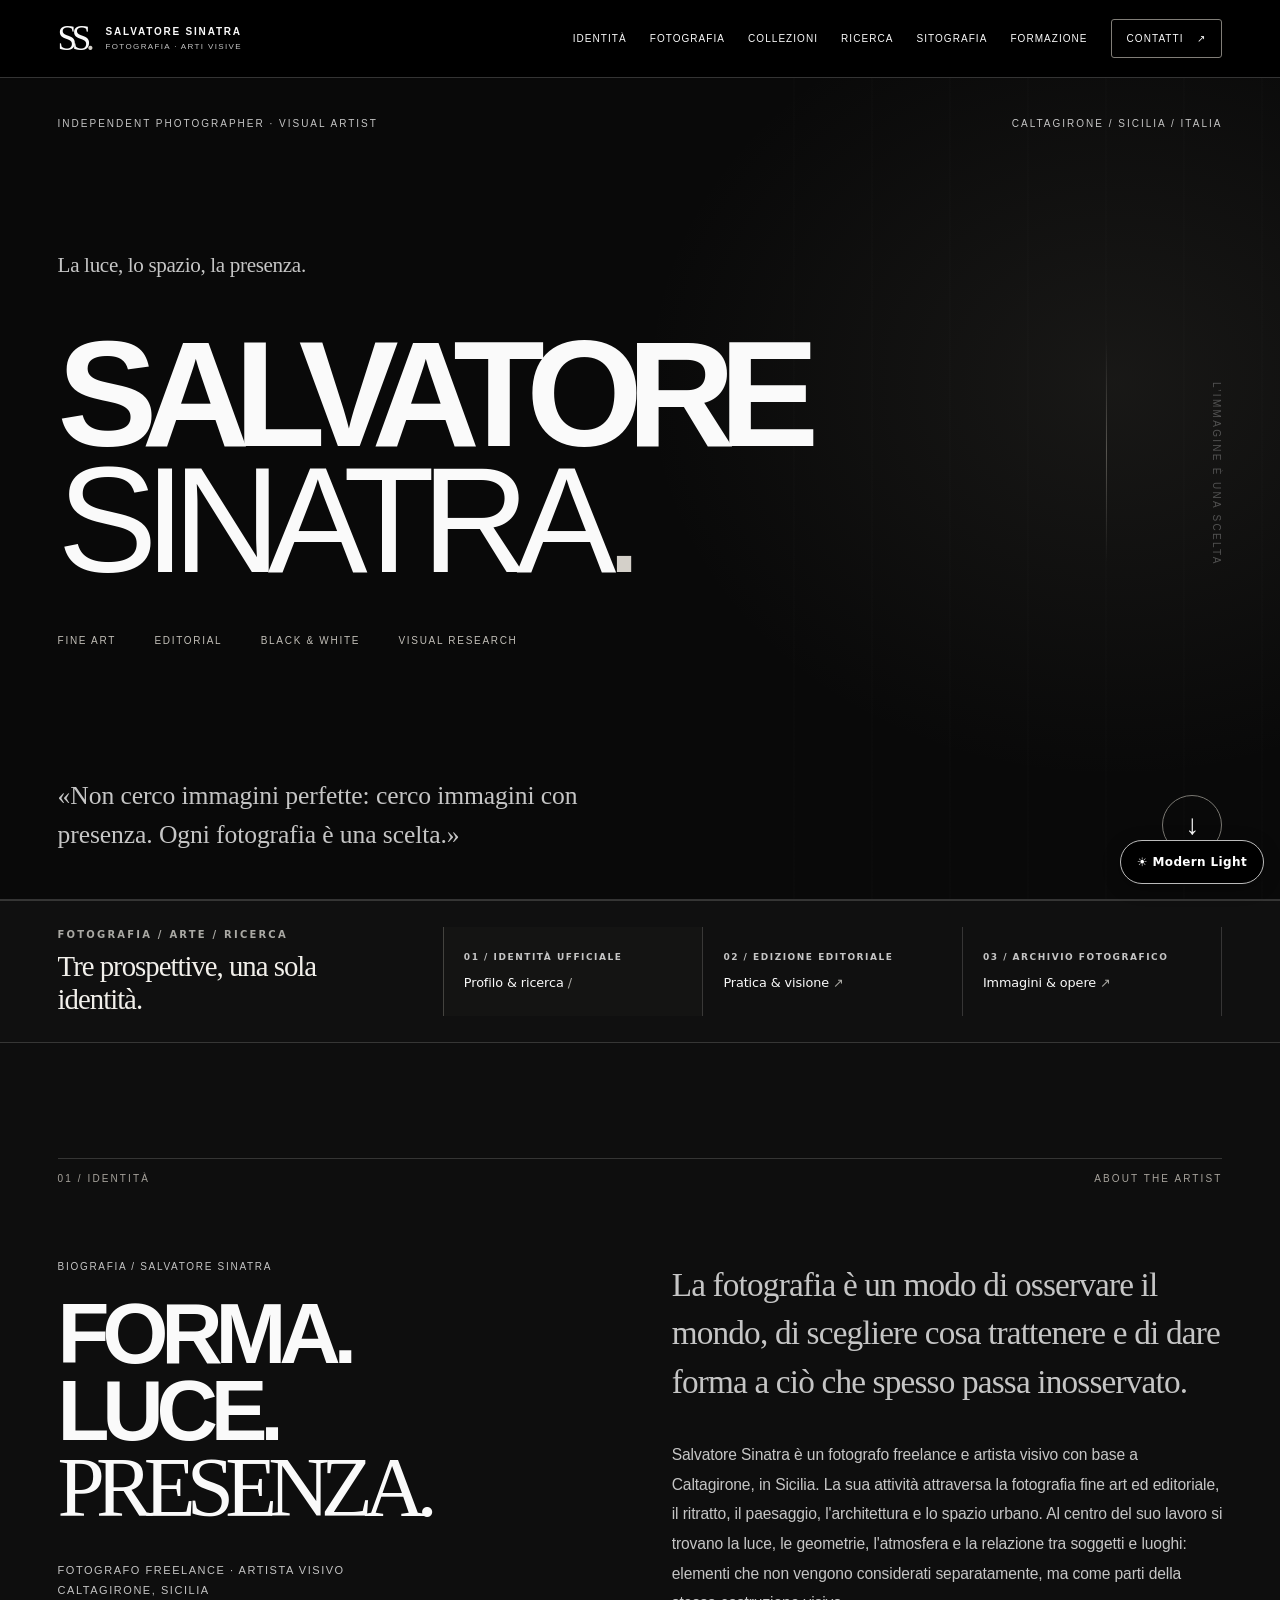
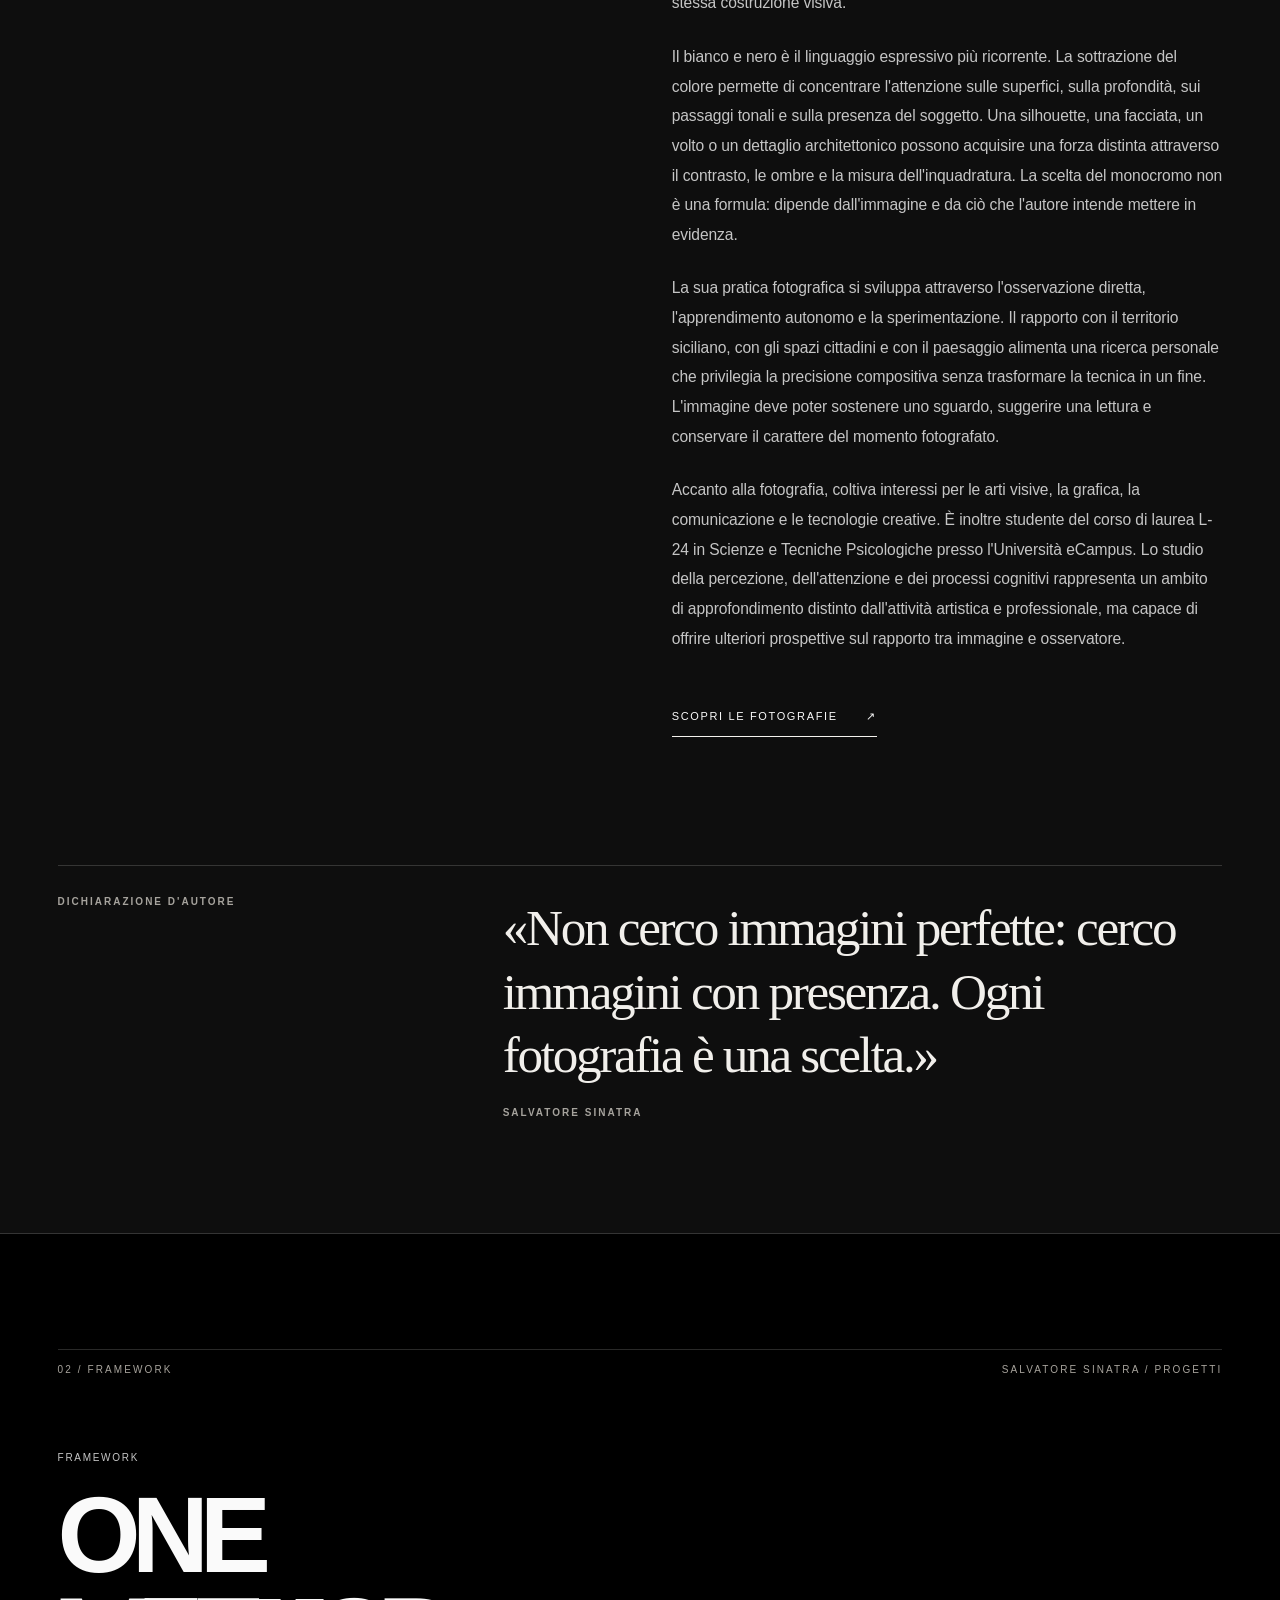
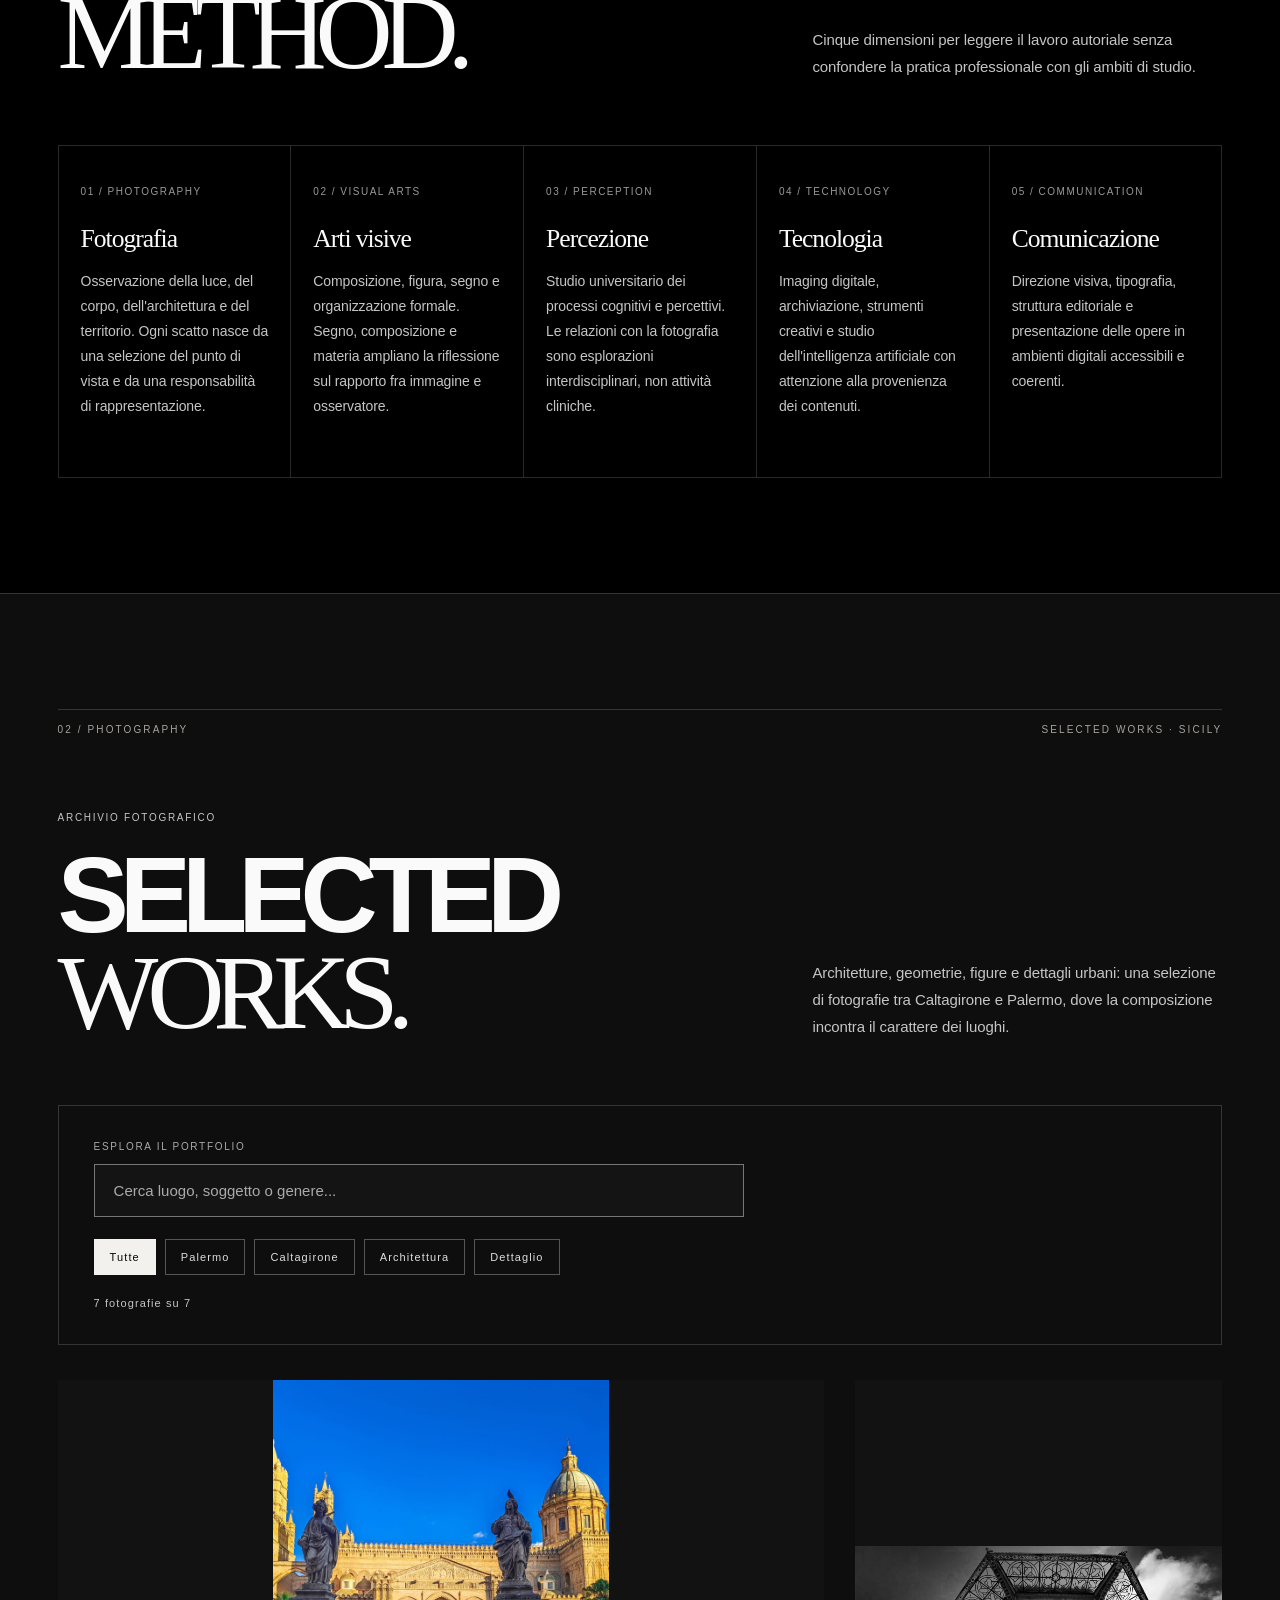
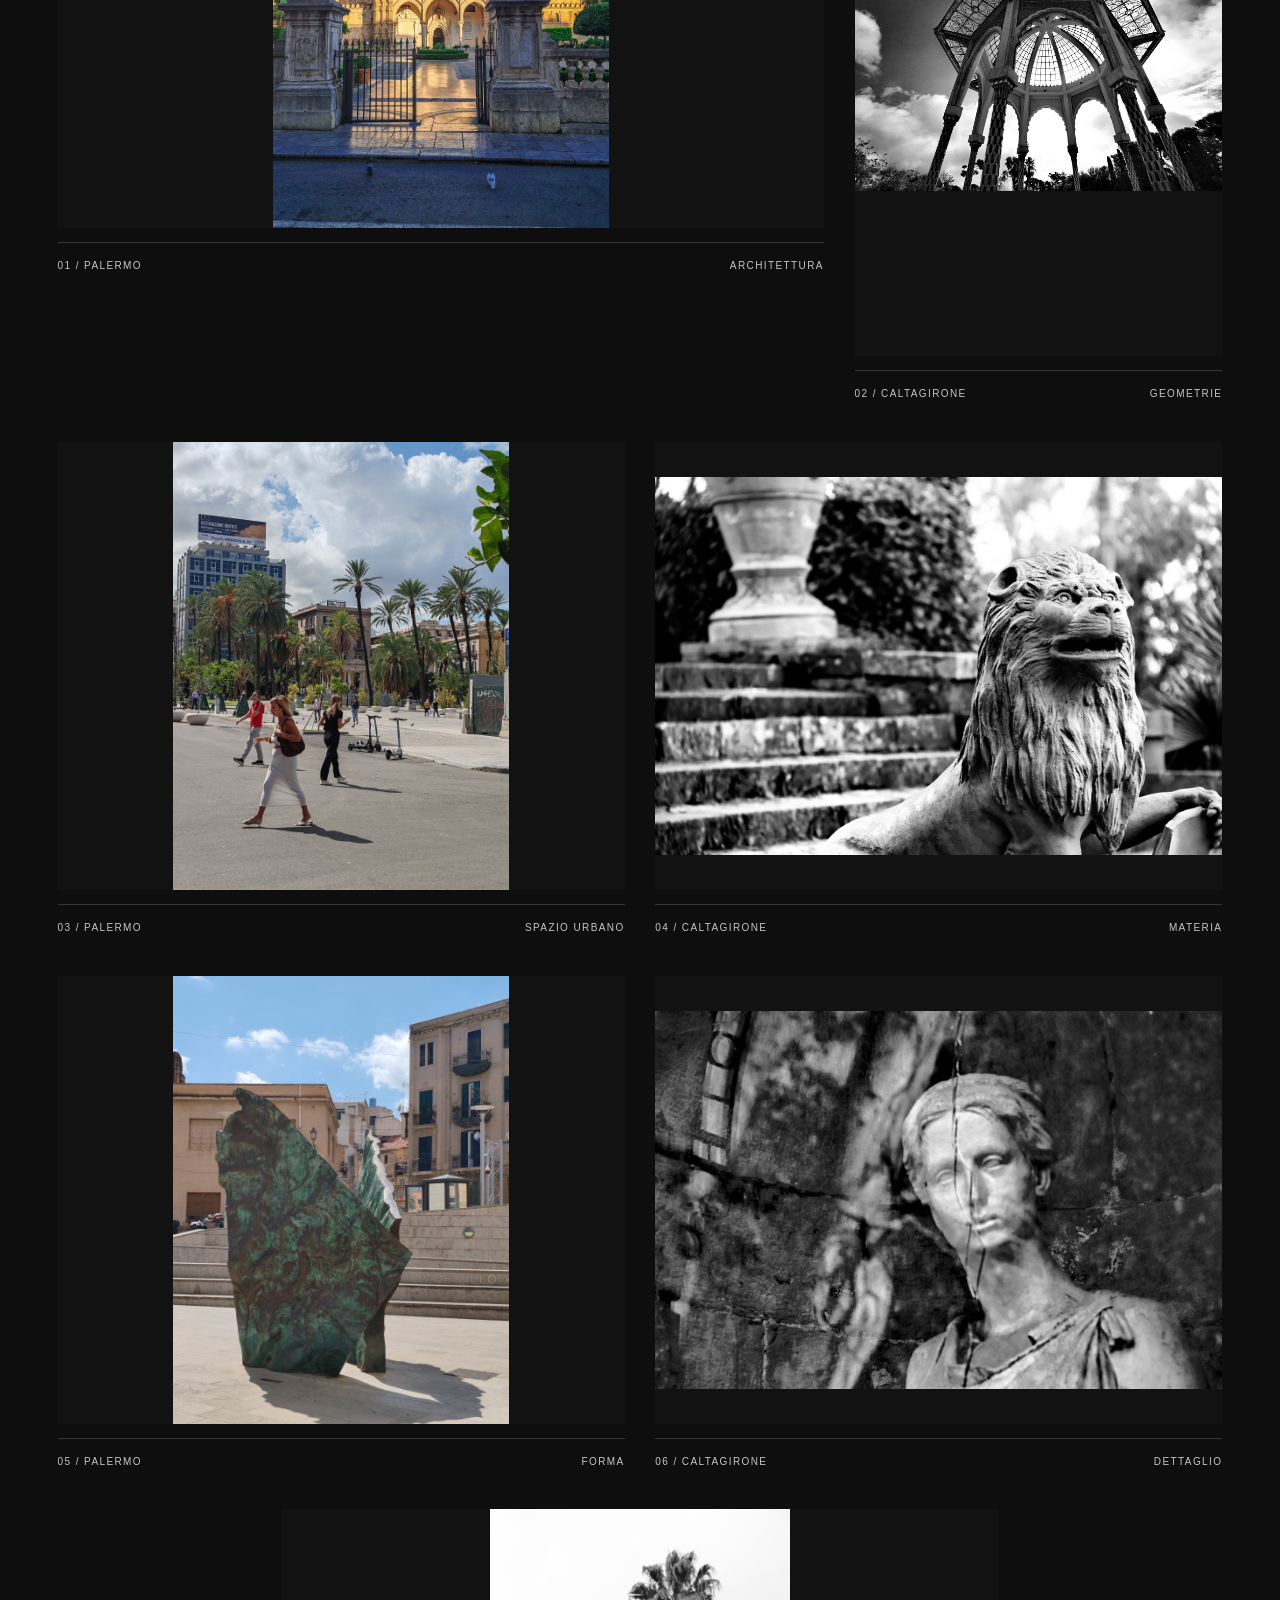
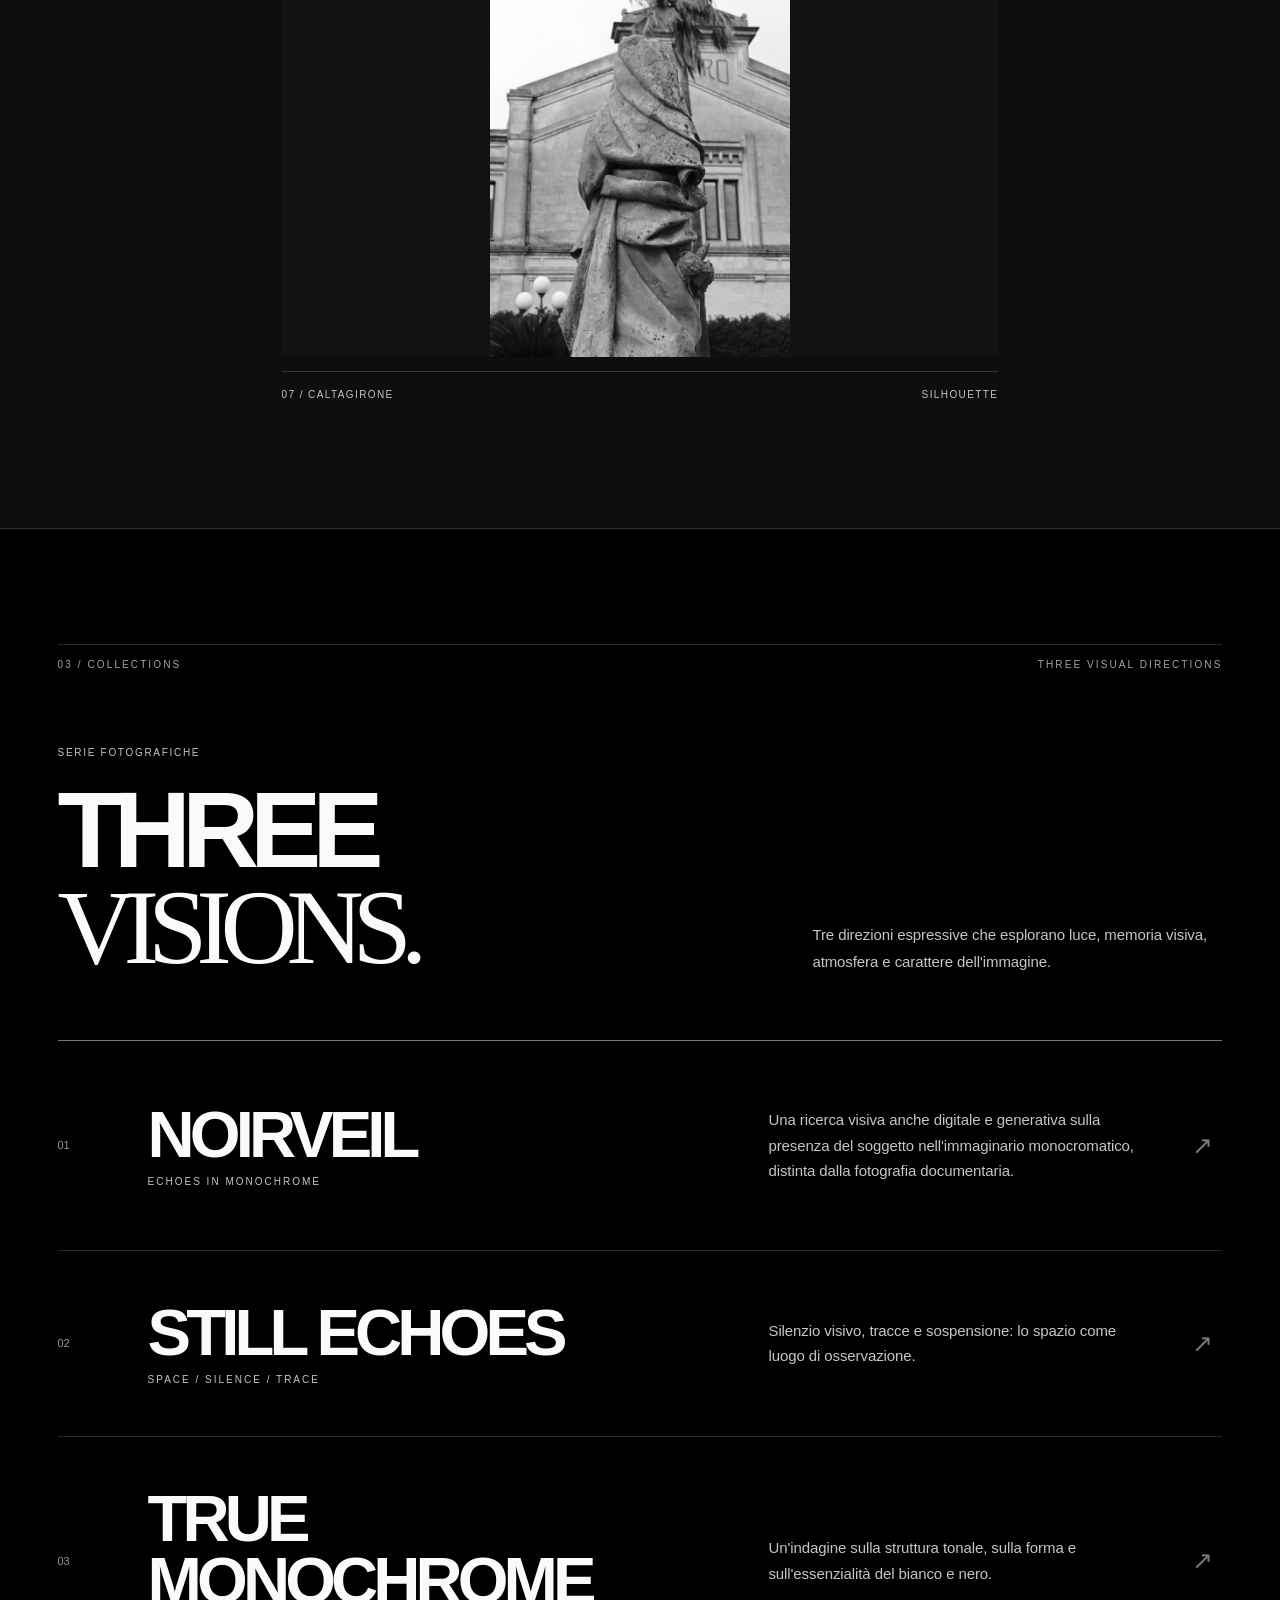
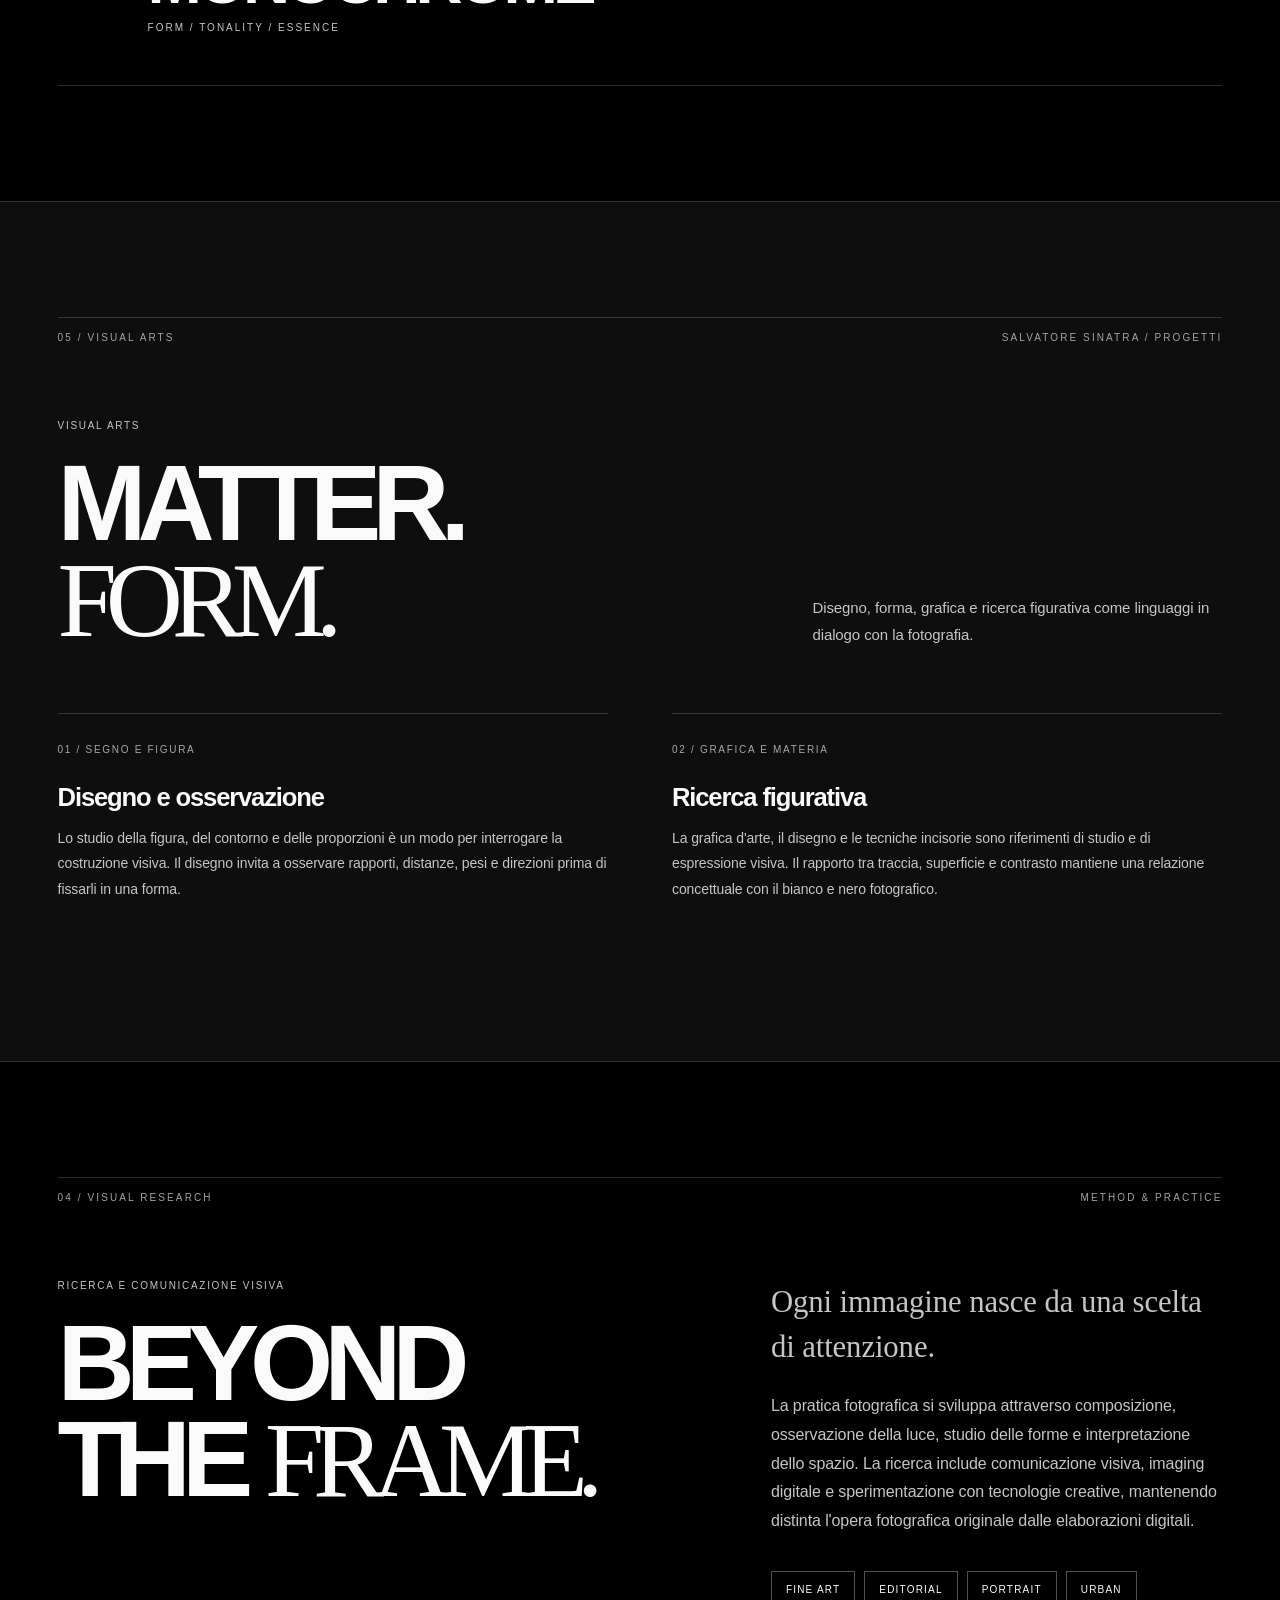
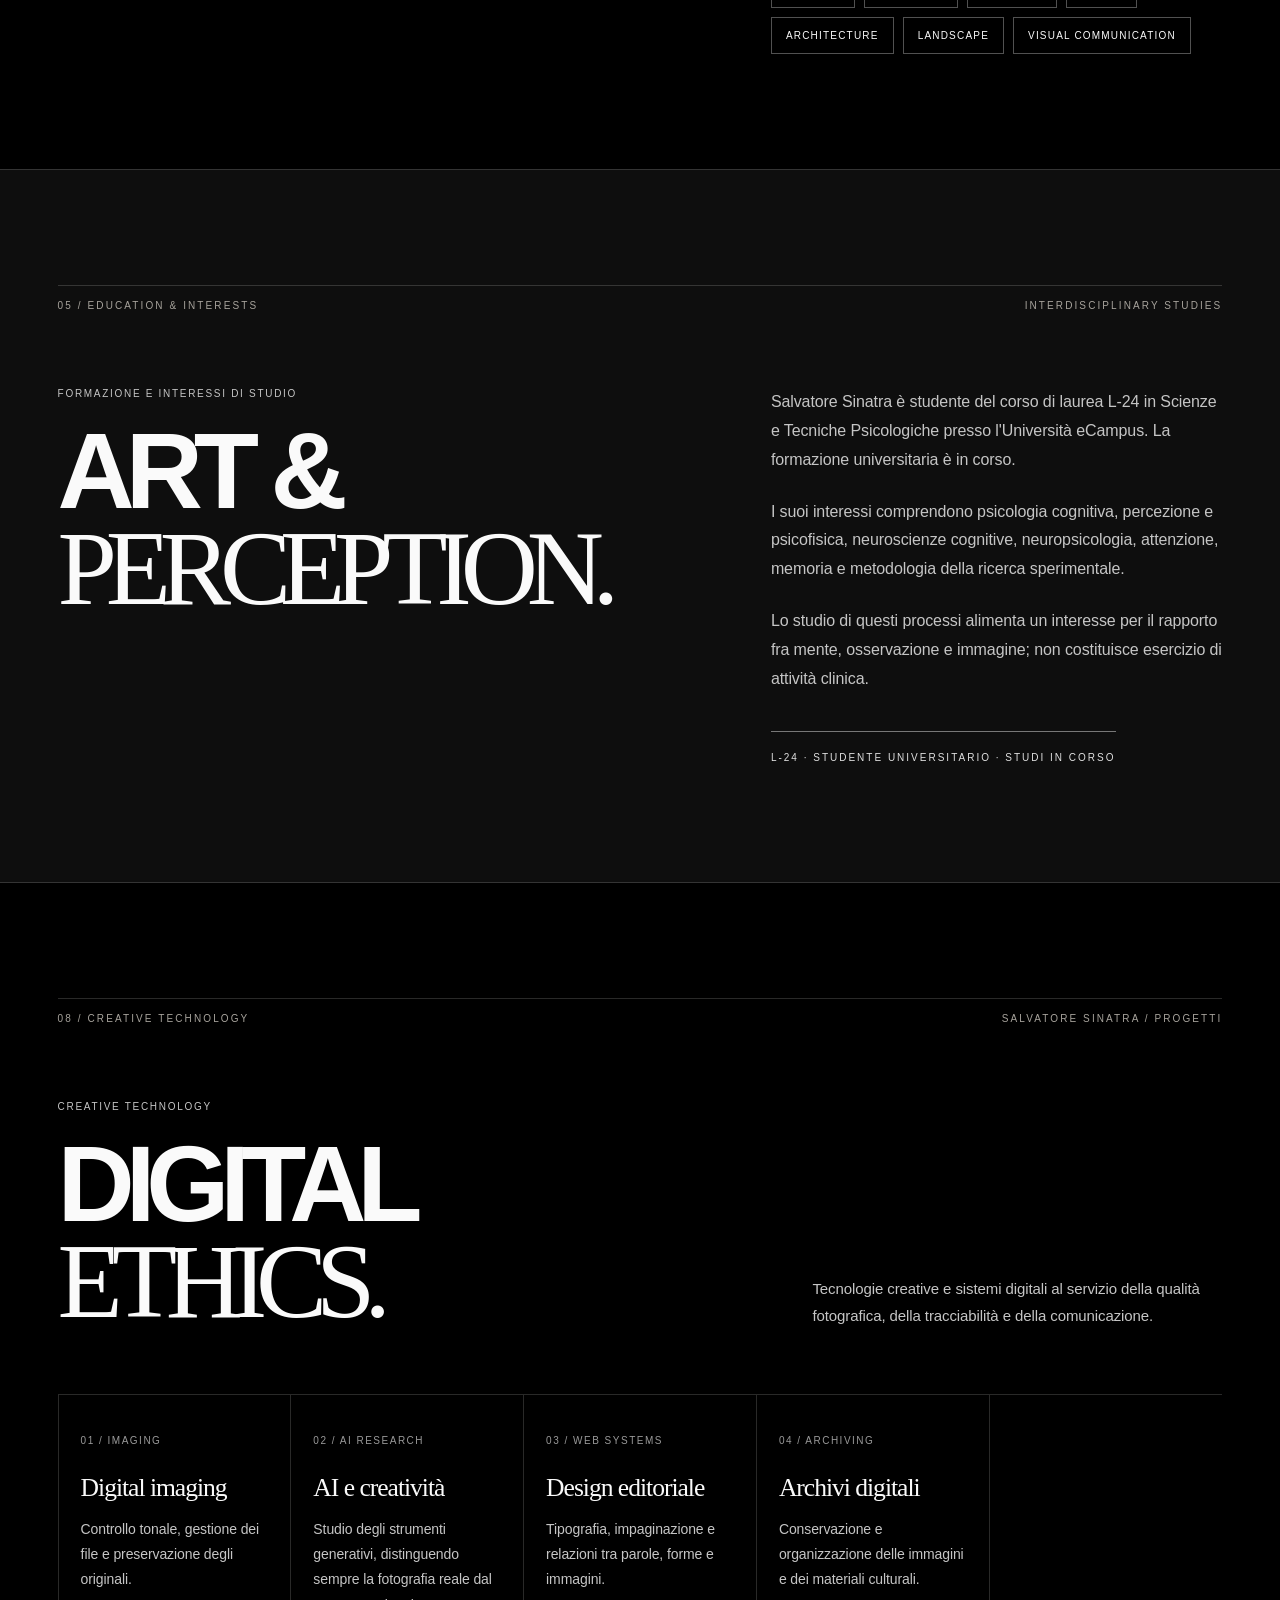
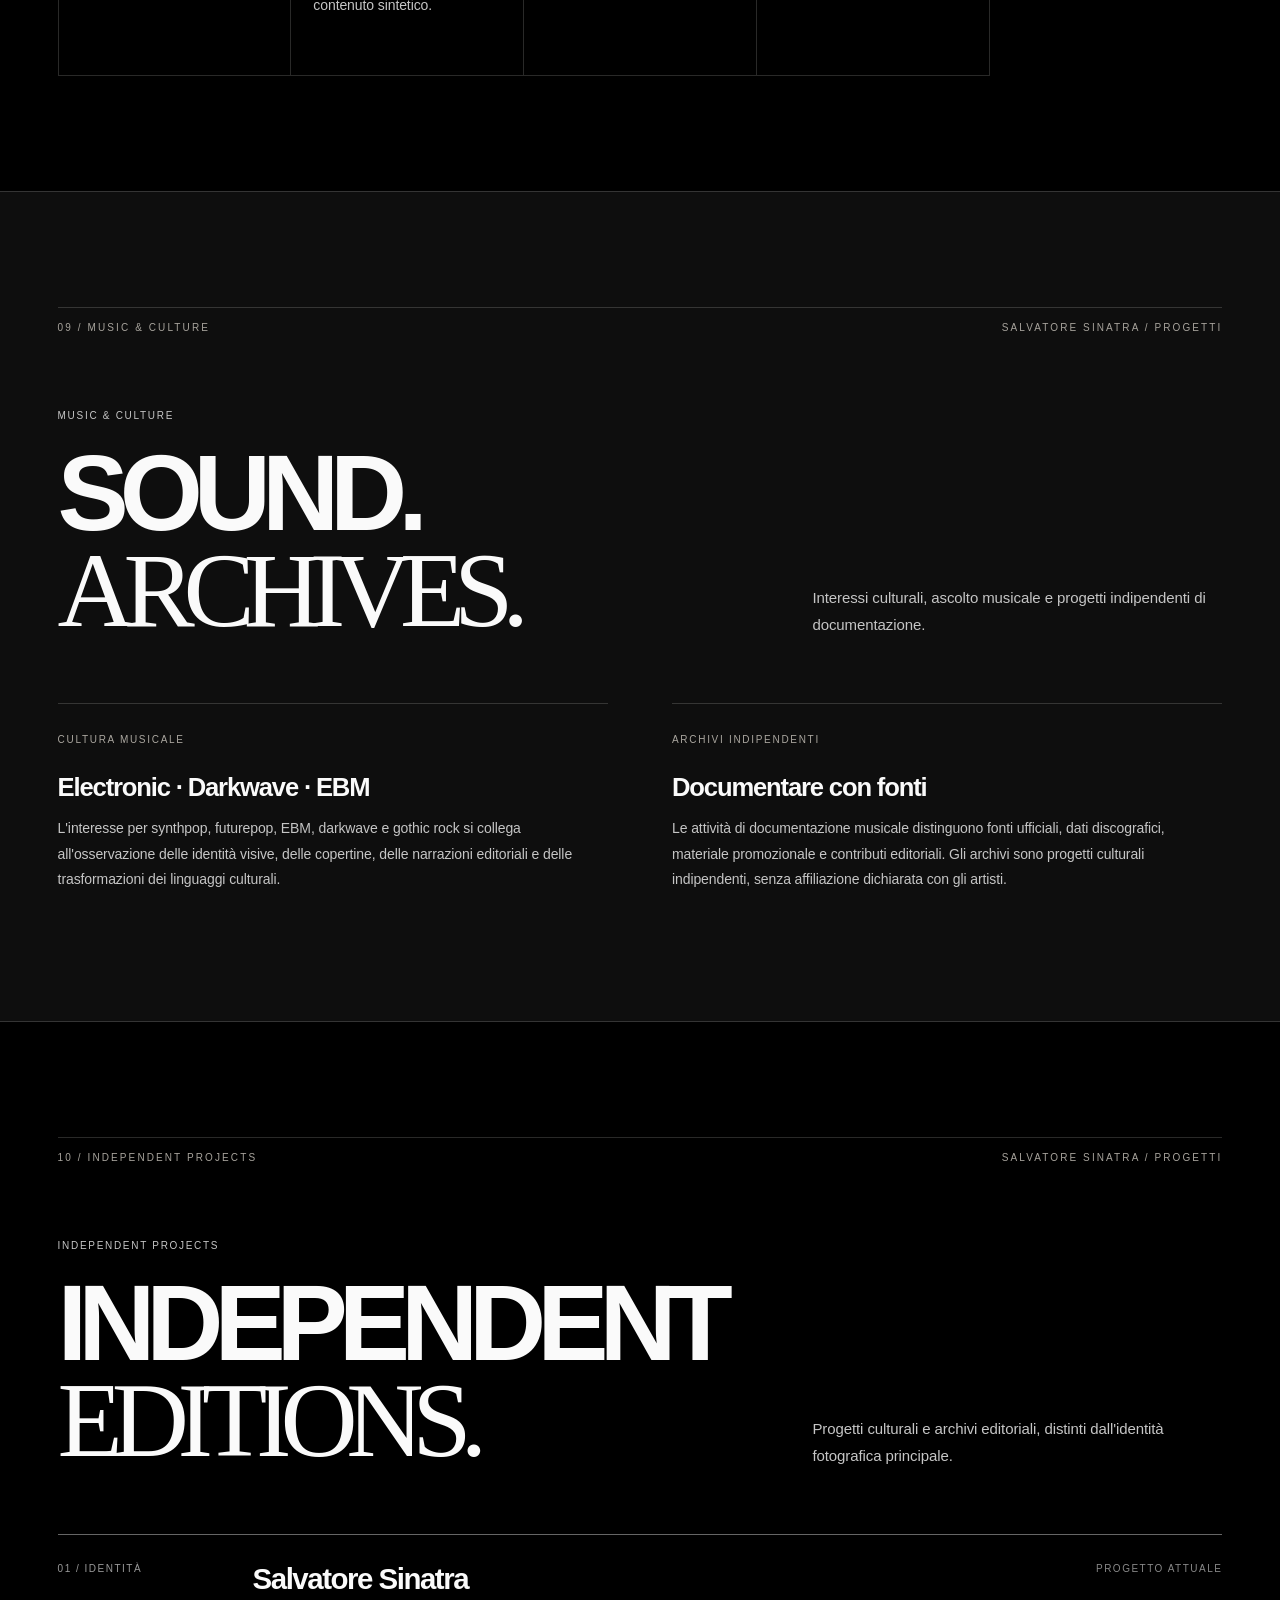
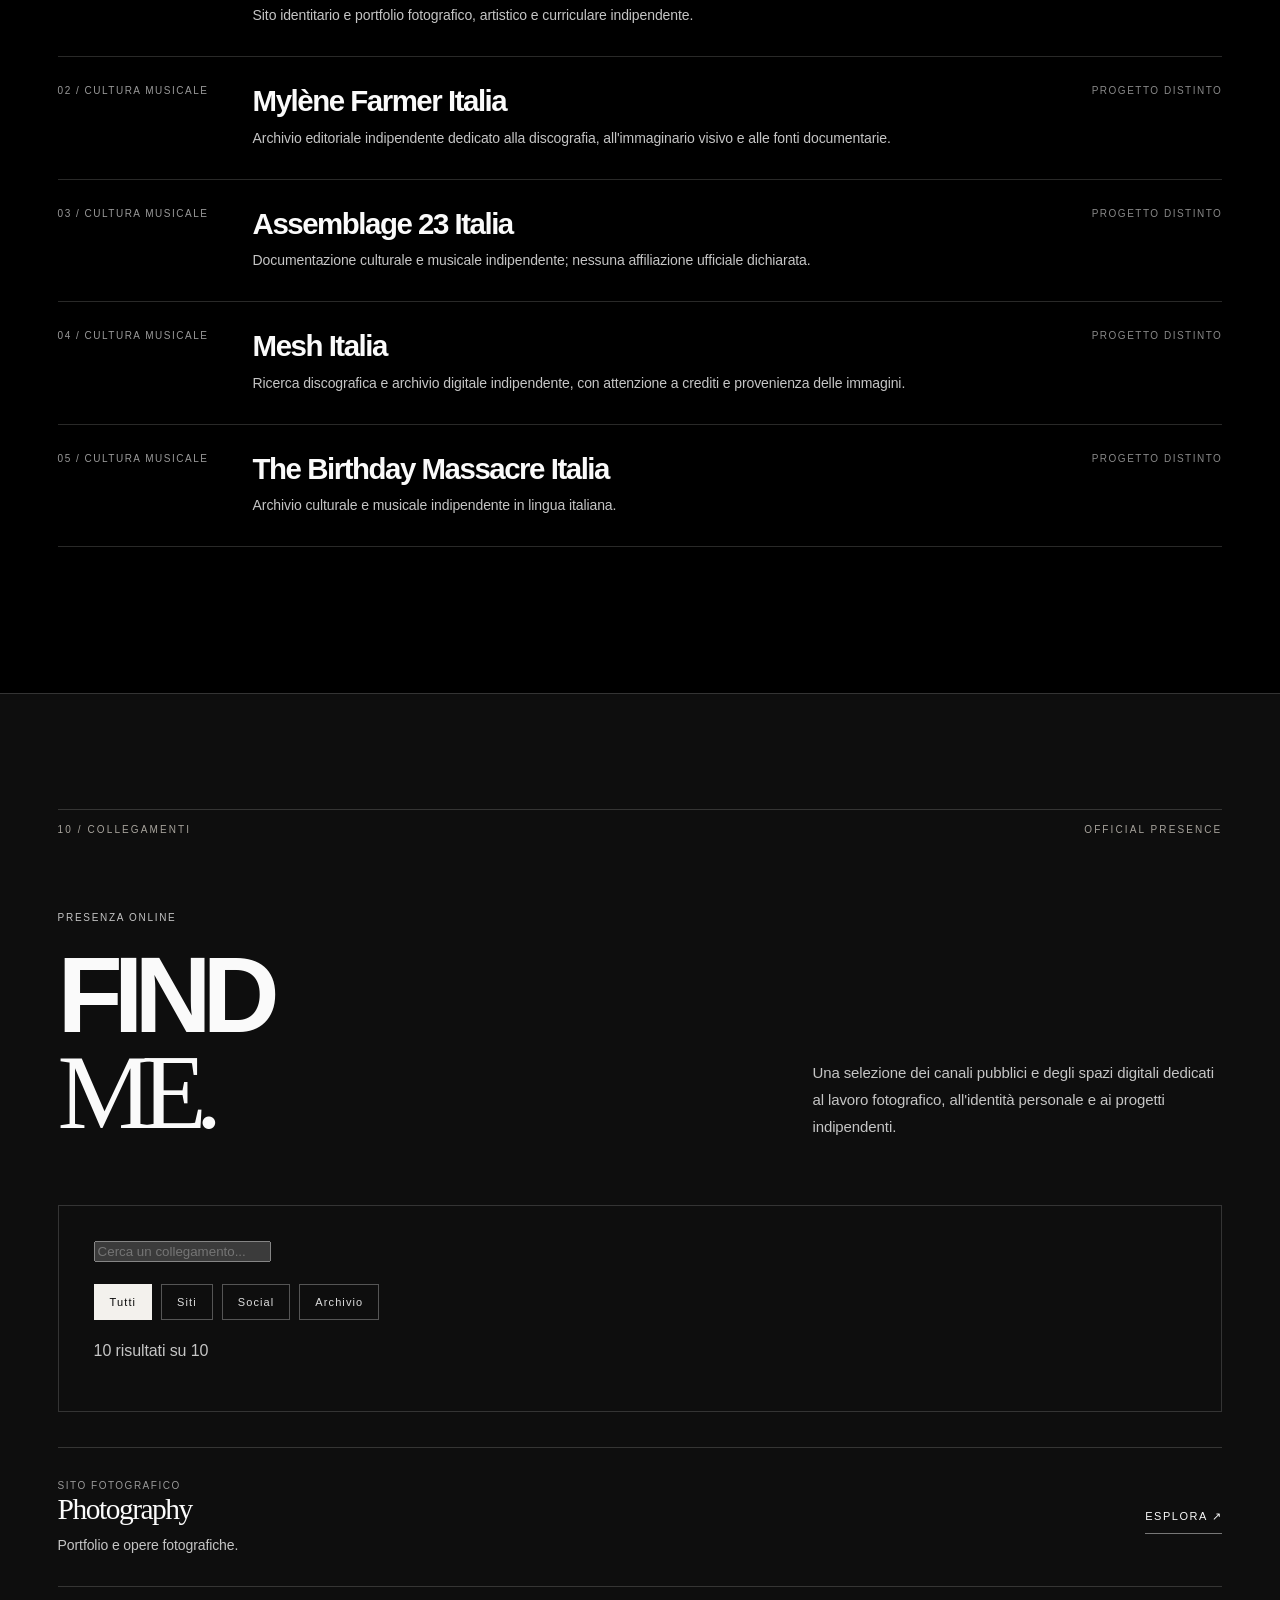
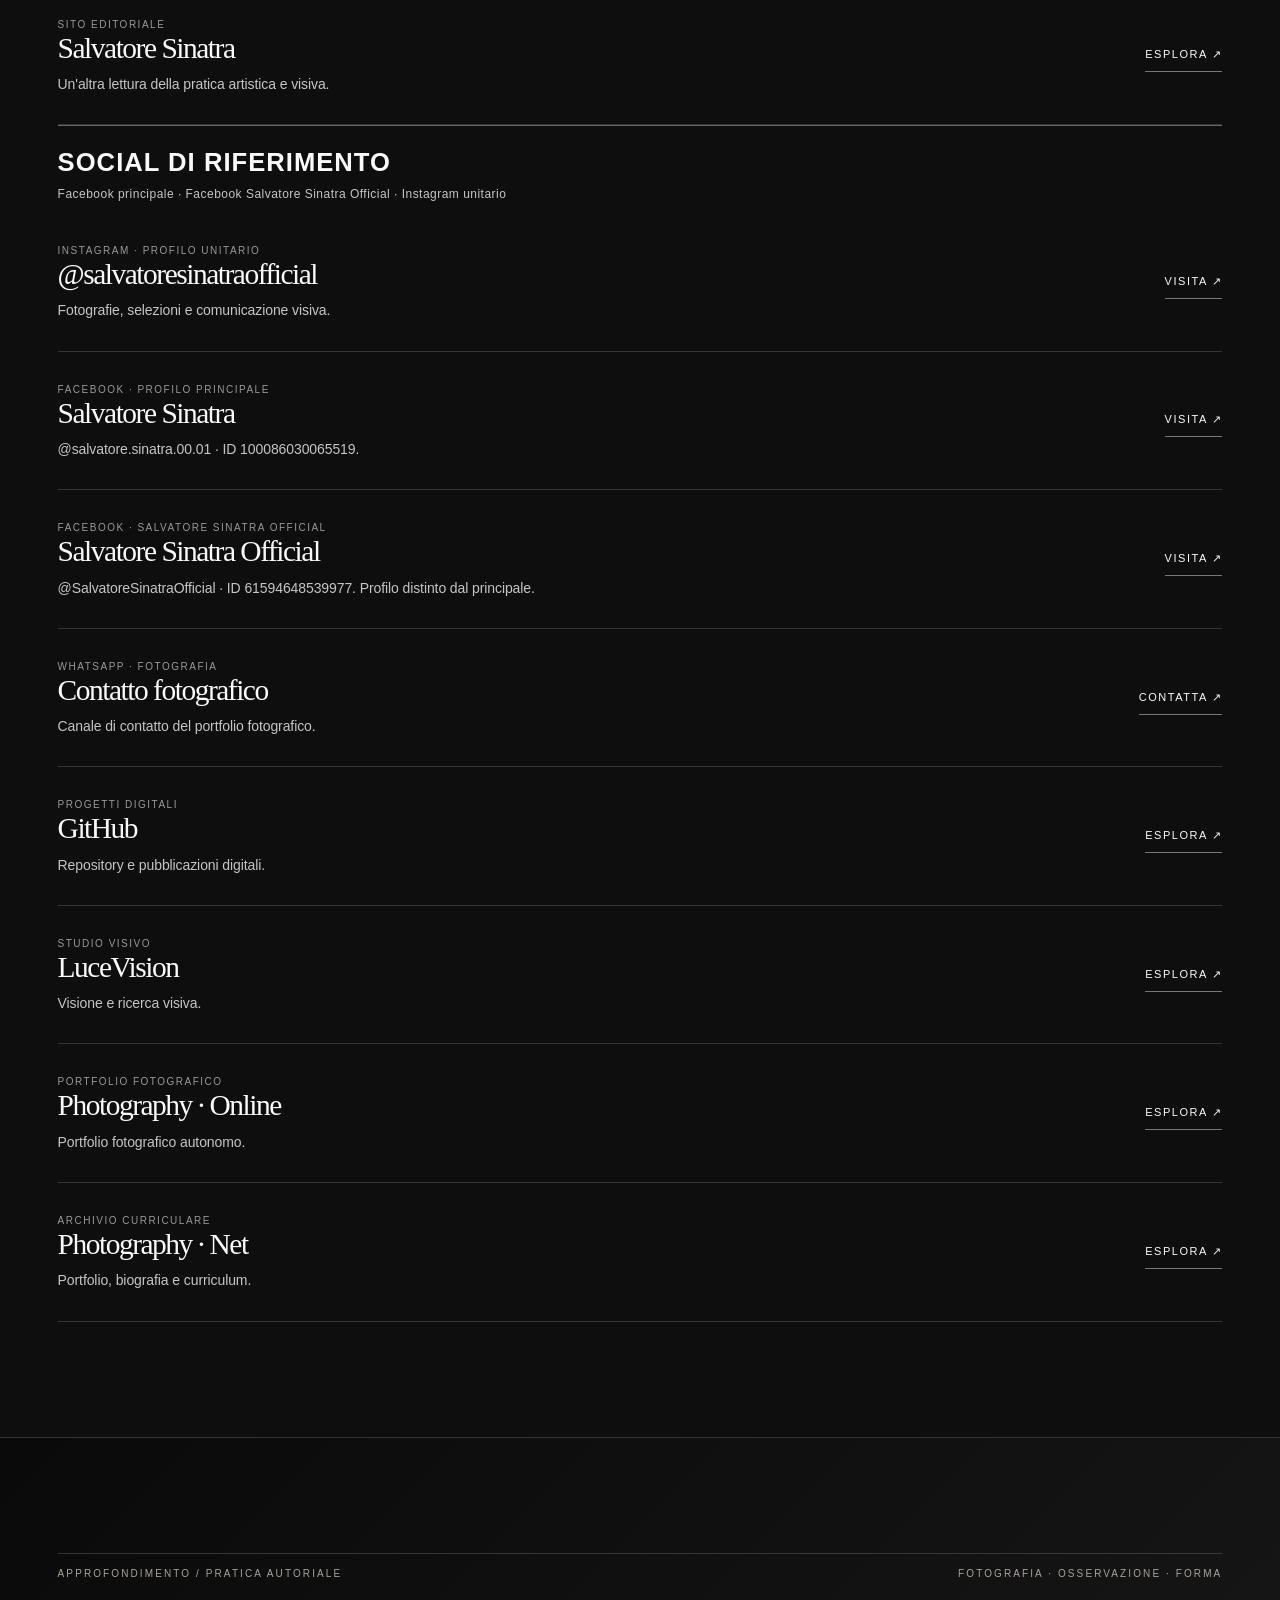
==== index.html @ 02d642ab "Unify and redesign all verified contact channels and social identities" ====
<!doctype html>
<html lang="it">
<head>
  <meta charset="utf-8">
  <meta name="viewport" content="width=device-width,initial-scale=1">
  <meta name="theme-color" content="#080808">
  <meta name="color-scheme" content="dark">
  <meta name="robots" content="index,follow,max-image-preview:large">
  <meta name="description" content="Salvatore Sinatra: fotografo freelance e artista visivo a Caltagirone. Portfolio fine art, ritratto, bianco e nero, ricerca visiva, arti e progetti indipendenti.">
  <link rel="canonical" href="https://salvatoresinatra.it/">
  <meta property="og:type" content="website">
  <meta property="og:locale" content="it_IT">
  <meta property="og:site_name" content="Salvatore Sinatra">
  <meta property="og:title" content="Salvatore Sinatra | Fotografia e arti visive">
  <meta property="og:description" content="Una ricerca fotografica tra luce, spazio e presenza. Portfolio, arti visive e ricerca di Salvatore Sinatra.">
  <meta property="og:url" content="https://salvatoresinatra.it/">
  <meta property="og:image" content="https://salvatoresinatra.it/assets/photos/palermo-cattedrale.jpg">
  <meta name="twitter:card" content="summary_large_image"><meta name="author" content="Salvatore Sinatra"><meta property="og:image:alt" content="Architettura fotografata a Palermo, dal portfolio di Salvatore Sinatra">
  <link rel="icon" href="favicon.svg" type="image/svg+xml">
  <link rel="stylesheet" href="assets/site.css">
  <title>Salvatore Sinatra | Fotografia fine art, arti visive e ricerca</title>
  <script type="application/ld+json">{"@context":"https://schema.org","@graph":[{"@context":"https://schema.org","@type":"Person","name":"Salvatore Sinatra","url":"https://salvatoresinatra.it/","jobTitle":["Fotografo freelance","Artista visivo"],"description":"Fotografia fine art, editoriale e ricerca visiva in bianco e nero.","homeLocation":{"@type":"Place","name":"Caltagirone, Sicilia, Italia"},"sameAs":["https://www.facebook.com/salvatore.sinatra.00.01","https://www.facebook.com/SalvatoreSinatraOfficial","https://www.instagram.com/salvatoresinatraofficial/"],"@id":"https://salvatoresinatra.it/#person"},{"@type":"WebSite","@id":"https://salvatoresinatra.it/#website","url":"https://salvatoresinatra.it/","name":"Salvatore Sinatra","inLanguage":"it-IT","about":{"@id":"https://salvatoresinatra.it/#person"}}]}</script>
<link rel="stylesheet" href="assets/ss-visual-theme.css"><link rel="stylesheet" href="assets/ss-editorial-v11.css"><link rel="stylesheet" href="assets/ss-editorial-v12.css"><link rel="stylesheet" href="assets/ss-enhancement-v13.css"></head>
<body id="top">
  <a class="skip-link" href="#main">Vai al contenuto</a>
  <header class="site-header" id="header">
    <a class="wordmark" href="#top" aria-label="Salvatore Sinatra, torna all'inizio"><span class="monogram">SS<span class="monogram-dot">.</span></span><span class="wordmark-name">SALVATORE SINATRA<small>FOTOGRAFIA · ARTI VISIVE</small></span></a>
    <button class="nav-toggle" type="button" aria-controls="main-nav" aria-expanded="false" aria-label="Apri il menu"><span></span><span></span></button>
    <nav class="nav" id="main-nav" aria-label="Navigazione principale"><a href="#identita">Identità</a><a href="#portfolio">Fotografia</a><a href="#collezioni">Collezioni</a><a href="#ricerca">Ricerca</a><a href="#directory">Sitografia</a><a href="#formazione">Formazione</a><a class="nav-contact" href="#contatti">Contatti <span aria-hidden="true">↗</span></a></nav>
  </header>
  <main id="main">
    <section id="home" class="hero" aria-labelledby="hero-title">
      <div class="hero-top"><span class="eyebrow">INDEPENDENT PHOTOGRAPHER · VISUAL ARTIST</span><span class="eyebrow right">CALTAGIRONE / SICILIA / ITALIA</span></div>
      <div class="hero-core"><p class="hero-prelude">La luce, lo spazio, la presenza.</p><h1 id="hero-title">SALVATORE<br><em>SINATRA<span class="hero-period">.</span></em></h1><div class="hero-baseline"><span>FINE ART</span><span>EDITORIAL</span><span>BLACK & WHITE</span><span>VISUAL RESEARCH</span></div></div>
      <div class="hero-bottom"><p class="manifesto">«Non cerco immagini perfette: cerco immagini con presenza. Ogni fotografia è una scelta.»</p><a class="round-link" href="#portfolio" aria-label="Scopri il portfolio fotografico"><span aria-hidden="true">↓</span></a></div>
      <div class="hero-index" aria-hidden="true">L’IMMAGINE È UNA SCELTA</div><div class="ss12-hero-line" aria-hidden="true"></div>
    </section><aside class="ss11-network" aria-label="Sistema editoriale e siti di Salvatore Sinatra"><div class="ss11-network__heading"><span class="ss11-network__eyebrow">FOTOGRAFIA / ARTE / RICERCA</span><strong>Tre prospettive, una sola identità.</strong></div><nav class="ss11-network__links" aria-label="Naviga tra i siti identitari"><a class="ss11-network__link" href="https://salvatoresinatra.it/" aria-current="page"><small>01 / IDENTITÀ UFFICIALE</small><span>Profilo & ricerca</span></a><a class="ss11-network__link" href="https://www.salvatore-sinatra.it/"><small>02 / EDIZIONE EDITORIALE</small><span>Pratica & visione</span></a><a class="ss11-network__link" href="https://www.salvatoresinatraphotography.it/"><small>03 / ARCHIVIO FOTOGRAFICO</small><span>Immagini & opere</span></a></nav></aside>
    <section class="section intro-section" id="identita" aria-labelledby="identita-title">
  <div class="section-meta"><span>01 / IDENTITÀ</span><span>ABOUT THE ARTIST</span></div>
  <div class="intro-layout">
    <div class="ss12-intro-heading">
      <p class="section-overline">BIOGRAFIA / SALVATORE SINATRA</p>
      <h2 id="identita-title" class="display-title">FORMA.<br>LUCE.<br><i>PRESENZA.</i></h2>
      <p class="ss12-side-note">Fotografo freelance · Artista visivo<br>Caltagirone, Sicilia</p>
    </div>
    <div class="intro-copy ss12-biography">
      <p class="lead">La fotografia è un modo di osservare il mondo, di scegliere cosa trattenere e di dare forma a ciò che spesso passa inosservato.</p>
      <p>Salvatore Sinatra è un fotografo freelance e artista visivo con base a Caltagirone, in Sicilia. La sua attività attraversa la fotografia fine art ed editoriale, il ritratto, il paesaggio, l'architettura e lo spazio urbano. Al centro del suo lavoro si trovano la luce, le geometrie, l'atmosfera e la relazione tra soggetti e luoghi: elementi che non vengono considerati separatamente, ma come parti della stessa costruzione visiva.</p>
      <p>Il bianco e nero è il linguaggio espressivo più ricorrente. La sottrazione del colore permette di concentrare l'attenzione sulle superfici, sulla profondità, sui passaggi tonali e sulla presenza del soggetto. Una silhouette, una facciata, un volto o un dettaglio architettonico possono acquisire una forza distinta attraverso il contrasto, le ombre e la misura dell'inquadratura. La scelta del monocromo non è una formula: dipende dall'immagine e da ciò che l'autore intende mettere in evidenza.</p>
      <p>La sua pratica fotografica si sviluppa attraverso l'osservazione diretta, l'apprendimento autonomo e la sperimentazione. Il rapporto con il territorio siciliano, con gli spazi cittadini e con il paesaggio alimenta una ricerca personale che privilegia la precisione compositiva senza trasformare la tecnica in un fine. L'immagine deve poter sostenere uno sguardo, suggerire una lettura e conservare il carattere del momento fotografato.</p>
      <p>Accanto alla fotografia, coltiva interessi per le arti visive, la grafica, la comunicazione e le tecnologie creative. È inoltre studente del corso di laurea L-24 in Scienze e Tecniche Psicologiche presso l'Università eCampus. Lo studio della percezione, dell'attenzione e dei processi cognitivi rappresenta un ambito di approfondimento distinto dall'attività artistica e professionale, ma capace di offrire ulteriori prospettive sul rapporto tra immagine e osservatore.</p>
      <a class="text-link" href="#portfolio">SCOPRI LE FOTOGRAFIE <span aria-hidden="true">↗</span></a>
    </div>
  </div>
  <div class="ss12-statement"><span class="ss12-statement-kicker">DICHIARAZIONE D'AUTORE</span><blockquote>«Non cerco immagini perfette: cerco immagini con presenza. Ogni fotografia è una scelta.»</blockquote><span class="ss12-statement-signature">SALVATORE SINATRA</span></div>
</section>
    <section class="section atlas-section" id="framework" aria-labelledby="framework-title"><div class="section-meta"><span>02 / FRAMEWORK</span><span>SALVATORE SINATRA / PROGETTI</span></div><div class="section-head"><div><p class="section-overline">FRAMEWORK</p><h2 class="display-title" id="framework-title">ONE<br><i>METHOD.</i></h2></div><p>Cinque dimensioni per leggere il lavoro autoriale senza confondere la pratica professionale con gli ambiti di studio.</p></div><div class="atlas-pillar-grid">
<article><span>01 / PHOTOGRAPHY</span><h3>Fotografia</h3><p>Osservazione della luce, del corpo, dell'architettura e del territorio. Ogni scatto nasce da una selezione del punto di vista e da una responsabilità di rappresentazione.</p></article>
<article><span>02 / VISUAL ARTS</span><h3>Arti visive</h3><p>Composizione, figura, segno e organizzazione formale. Segno, composizione e materia ampliano la riflessione sul rapporto fra immagine e osservatore.</p></article>
<article><span>03 / PERCEPTION</span><h3>Percezione</h3><p>Studio universitario dei processi cognitivi e percettivi. Le relazioni con la fotografia sono esplorazioni interdisciplinari, non attività cliniche.</p></article>
<article><span>04 / TECHNOLOGY</span><h3>Tecnologia</h3><p>Imaging digitale, archiviazione, strumenti creativi e studio dell'intelligenza artificiale con attenzione alla provenienza dei contenuti.</p></article>
<article><span>05 / COMMUNICATION</span><h3>Comunicazione</h3><p>Direzione visiva, tipografia, struttura editoriale e presentazione delle opere in ambienti digitali accessibili e coerenti.</p></article>
</div></section><section class="section portfolio-section" id="portfolio" aria-labelledby="portfolio-title">
      <div class="section-meta"><span>02 / PHOTOGRAPHY</span><span>SELECTED WORKS · SICILY</span></div>
      <div class="section-head"><div><p class="section-overline">ARCHIVIO FOTOGRAFICO</p><h2 id="portfolio-title" class="display-title">SELECTED<br><i>WORKS.</i></h2></div><p>Architetture, geometrie, figure e dettagli urbani: una selezione di fotografie tra Caltagirone e Palermo, dove la composizione incontra il carattere dei luoghi.</p></div>
      <div class="atlas-tools portfolio-tools"><label class="atlas-search-label" for="portfolio-search">ESPLORA IL PORTFOLIO</label><input id="portfolio-search" class="atlas-search" type="search" placeholder="Cerca luogo, soggetto o genere..." autocomplete="off"><div class="atlas-filters" role="group" aria-label="Filtra il portfolio"><button type="button" data-photo-filter="all" aria-pressed="true">Tutte</button><button type="button" data-photo-filter="palermo" aria-pressed="false">Palermo</button><button type="button" data-photo-filter="caltagirone" aria-pressed="false">Caltagirone</button><button type="button" data-photo-filter="architecture" aria-pressed="false">Architettura</button><button type="button" data-photo-filter="detail" aria-pressed="false">Dettaglio</button></div><p id="portfolio-count" class="atlas-count" role="status" aria-live="polite"></p></div><div class="portfolio-grid">
        <figure class="photo-item photo-wide" data-location="palermo" data-genre="architecture" data-search="palermo architecture palermo, dettagli architettonici della cattedrale"><button type="button" class="photo-open" aria-label="Apri fotografia: Palermo, dettagli architettonici della Cattedrale"><img src="assets/photos/palermo-cattedrale.jpg" alt="Palermo, dettagli architettonici della Cattedrale" decoding="async" loading="lazy"></button><figcaption><span>01 / PALERMO</span><span>ARCHITETTURA</span></figcaption></figure>
        <figure class="photo-item photo-tall" data-location="caltagirone" data-genre="architecture" data-search="caltagirone architecture caltagirone, geometrie del portico della villa comunale"><button type="button" class="photo-open" aria-label="Apri fotografia: Caltagirone, geometrie del portico della Villa Comunale"><img src="assets/photos/caltagirone-portico.jpg" alt="Caltagirone, geometrie del portico della Villa Comunale" loading="lazy" decoding="async"></button><figcaption><span>02 / CALTAGIRONE</span><span>GEOMETRIE</span></figcaption></figure>
        <figure class="photo-item" data-location="palermo" data-genre="urban" data-search="palermo urban palermo, vita urbana tra passanti e palme"><button type="button" class="photo-open" aria-label="Apri fotografia: Palermo, vita urbana tra passanti e palme"><img src="assets/photos/palermo-vita-urbana.jpg" alt="Palermo, vita urbana tra passanti e palme" loading="lazy" decoding="async"></button><figcaption><span>03 / PALERMO</span><span>SPAZIO URBANO</span></figcaption></figure>
        <figure class="photo-item" data-location="caltagirone" data-genre="detail" data-search="caltagirone detail caltagirone, dettaglio di una scultura di leone in pietra"><button type="button" class="photo-open" aria-label="Apri fotografia: Caltagirone, dettaglio di una scultura di leone in pietra"><img src="assets/photos/caltagirone-leone.jpg" alt="Caltagirone, dettaglio di una scultura di leone in pietra" loading="lazy" decoding="async"></button><figcaption><span>04 / CALTAGIRONE</span><span>MATERIA</span></figcaption></figure>
        <figure class="photo-item" data-location="palermo" data-genre="urban" data-search="palermo urban palermo, scultura contemporanea nello spazio urbano"><button type="button" class="photo-open" aria-label="Apri fotografia: Palermo, scultura contemporanea nello spazio urbano"><img src="assets/photos/palermo-forma-urbana.jpg" alt="Palermo, scultura contemporanea nello spazio urbano" loading="lazy" decoding="async"></button><figcaption><span>05 / PALERMO</span><span>FORMA</span></figcaption></figure>
        <figure class="photo-item" data-location="caltagirone" data-genre="detail" data-search="caltagirone detail caltagirone, dettaglio di una figura scultorea"><button type="button" class="photo-open" aria-label="Apri fotografia: Caltagirone, dettaglio di una figura scultorea"><img src="assets/photos/caltagirone-figura.jpg" alt="Caltagirone, dettaglio di una figura scultorea" loading="lazy" decoding="async"></button><figcaption><span>06 / CALTAGIRONE</span><span>DETTAGLIO</span></figcaption></figure>
        <figure class="photo-item photo-last" data-location="caltagirone" data-genre="architecture" data-search="caltagirone architecture caltagirone, scultura e architettura nella villa comunale"><button type="button" class="photo-open" aria-label="Apri fotografia: Caltagirone, scultura e architettura nella Villa Comunale"><img src="assets/photos/caltagirone-scultura.jpg" alt="Caltagirone, scultura e architettura nella Villa Comunale" loading="lazy" decoding="async"></button><figcaption><span>07 / CALTAGIRONE</span><span>SILHOUETTE</span></figcaption></figure>
      </div>
      <p id="portfolio-empty" class="atlas-note" hidden>Nessuna fotografia corrisponde alla ricerca.</p>
    </section>
    <section class="section collections-section" id="collezioni" aria-labelledby="collections-title">
      <div class="section-meta"><span>03 / COLLECTIONS</span><span>THREE VISUAL DIRECTIONS</span></div>
      <div class="section-head"><div><p class="section-overline">SERIE FOTOGRAFICHE</p><h2 id="collections-title" class="display-title">THREE<br><i>VISIONS.</i></h2></div><p>Tre direzioni espressive che esplorano luce, memoria visiva, atmosfera e carattere dell'immagine.</p></div>
      <div class="collection-list">
        <article class="collection"><span class="collection-no">01</span><div><h3>NOIRVEIL</h3><p class="collection-sub">ECHOES IN MONOCHROME</p></div><p>Una ricerca visiva anche digitale e generativa sulla presenza del soggetto nell'immaginario monocromatico, distinta dalla fotografia documentaria.</p><span class="collection-mark" aria-hidden="true">↗</span></article>
        <article class="collection"><span class="collection-no">02</span><div><h3>STILL ECHOES</h3><p class="collection-sub">SPACE / SILENCE / TRACE</p></div><p>Silenzio visivo, tracce e sospensione: lo spazio come luogo di osservazione.</p><span class="collection-mark" aria-hidden="true">↗</span></article>
        <article class="collection"><span class="collection-no">03</span><div><h3>TRUE MONOCHROME</h3><p class="collection-sub">FORM / TONALITY / ESSENCE</p></div><p>Un'indagine sulla struttura tonale, sulla forma e sull'essenzialità del bianco e nero.</p><span class="collection-mark" aria-hidden="true">↗</span></article>
      </div>
    </section>
    <section class="section atlas-section" id="visual-arts" aria-labelledby="visual-arts-title"><div class="section-meta"><span>05 / VISUAL ARTS</span><span>SALVATORE SINATRA / PROGETTI</span></div><div class="section-head"><div><p class="section-overline">VISUAL ARTS</p><h2 class="display-title" id="visual-arts-title">MATTER.<br><i>FORM.</i></h2></div><p>Disegno, forma, grafica e ricerca figurativa come linguaggi in dialogo con la fotografia.</p></div><div class="atlas-two-col"><article><span class="section-overline">01 / SEGNO E FIGURA</span><h3>Disegno e osservazione</h3><p>Lo studio della figura, del contorno e delle proporzioni è un modo per interrogare la costruzione visiva. Il disegno invita a osservare rapporti, distanze, pesi e direzioni prima di fissarli in una forma.</p></article><article><span class="section-overline">02 / GRAFICA E MATERIA</span><h3>Ricerca figurativa</h3><p>La grafica d'arte, il disegno e le tecniche incisorie sono riferimenti di studio e di espressione visiva. Il rapporto tra traccia, superficie e contrasto mantiene una relazione concettuale con il bianco e nero fotografico.</p></article></div><p class="atlas-note"></p></section><section class="section research-section" id="ricerca" aria-labelledby="research-title">
      <div class="section-meta"><span>04 / VISUAL RESEARCH</span><span>METHOD & PRACTICE</span></div>
      <div class="research-layout"><div><p class="section-overline">RICERCA E COMUNICAZIONE VISIVA</p><h2 id="research-title" class="display-title">BEYOND<br>THE <i>FRAME.</i></h2></div><div class="research-copy"><p class="lead">Ogni immagine nasce da una scelta di attenzione.</p><p>La pratica fotografica si sviluppa attraverso composizione, osservazione della luce, studio delle forme e interpretazione dello spazio. La ricerca include comunicazione visiva, imaging digitale e sperimentazione con tecnologie creative, mantenendo distinta l'opera fotografica originale dalle elaborazioni digitali.</p><div class="discipline-tags"><span>FINE ART</span><span>EDITORIAL</span><span>PORTRAIT</span><span>URBAN</span><span>ARCHITECTURE</span><span>LANDSCAPE</span><span>VISUAL COMMUNICATION</span></div></div></div>
    </section>
    <section class="section academic-section" id="formazione" aria-labelledby="academic-title">
      <div class="section-meta"><span>05 / EDUCATION & INTERESTS</span><span>INTERDISCIPLINARY STUDIES</span></div>
      <div class="academic-layout"><div><p class="section-overline">FORMAZIONE E INTERESSI DI STUDIO</p><h2 id="academic-title" class="display-title">ART &<br><i>PERCEPTION.</i></h2></div><div class="academic-copy"><p>Salvatore Sinatra è studente del corso di laurea L-24 in Scienze e Tecniche Psicologiche presso l'Università eCampus. La formazione universitaria è in corso.</p><p>I suoi interessi comprendono psicologia cognitiva, percezione e psicofisica, neuroscienze cognitive, neuropsicologia, attenzione, memoria e metodologia della ricerca sperimentale.</p><p>Lo studio di questi processi alimenta un interesse per il rapporto fra mente, osservazione e immagine; non costituisce esercizio di attività clinica.</p><span class="academic-label">L-24 · STUDENTE UNIVERSITARIO · STUDI IN CORSO</span></div></div>
    </section>
    <section class="section atlas-section" id="technology" aria-labelledby="technology-title"><div class="section-meta"><span>08 / CREATIVE TECHNOLOGY</span><span>SALVATORE SINATRA / PROGETTI</span></div><div class="section-head"><div><p class="section-overline">CREATIVE TECHNOLOGY</p><h2 class="display-title" id="technology-title">DIGITAL<br><i>ETHICS.</i></h2></div><p>Tecnologie creative e sistemi digitali al servizio della qualità fotografica, della tracciabilità e della comunicazione.</p></div><div class="atlas-pillar-grid"><article><span>01 / IMAGING</span><h3>Digital imaging</h3><p>Controllo tonale, gestione dei file e preservazione degli originali.</p></article><article><span>02 / AI RESEARCH</span><h3>AI e creatività</h3><p>Studio degli strumenti generativi, distinguendo sempre la fotografia reale dal contenuto sintetico.</p></article><article><span>03 / WEB SYSTEMS</span><h3>Design editoriale</h3><p>Tipografia, impaginazione e relazioni tra parole, forme e immagini.</p></article><article><span>04 / ARCHIVING</span><h3>Archivi digitali</h3><p>Conservazione e organizzazione delle immagini e dei materiali culturali.</p></article></div></section><section class="section atlas-section" id="music" aria-labelledby="music-title"><div class="section-meta"><span>09 / MUSIC & CULTURE</span><span>SALVATORE SINATRA / PROGETTI</span></div><div class="section-head"><div><p class="section-overline">MUSIC & CULTURE</p><h2 class="display-title" id="music-title">SOUND.<br><i>ARCHIVES.</i></h2></div><p>Interessi culturali, ascolto musicale e progetti indipendenti di documentazione.</p></div><div class="atlas-two-col"><article><span class="section-overline">CULTURA MUSICALE</span><h3>Electronic · Darkwave · EBM</h3><p>L'interesse per synthpop, futurepop, EBM, darkwave e gothic rock si collega all'osservazione delle identità visive, delle copertine, delle narrazioni editoriali e delle trasformazioni dei linguaggi culturali.</p></article><article><span class="section-overline">ARCHIVI INDIPENDENTI</span><h3>Documentare con fonti</h3><p>Le attività di documentazione musicale distinguono fonti ufficiali, dati discografici, materiale promozionale e contributi editoriali. Gli archivi sono progetti culturali indipendenti, senza affiliazione dichiarata con gli artisti.</p></article></div></section><section class="section atlas-section" id="projects" aria-labelledby="projects-title"><div class="section-meta"><span>10 / INDEPENDENT PROJECTS</span><span>SALVATORE SINATRA / PROGETTI</span></div><div class="section-head"><div><p class="section-overline">INDEPENDENT PROJECTS</p><h2 class="display-title" id="projects-title">INDEPENDENT<br><i>EDITIONS.</i></h2></div><p>Progetti culturali e archivi editoriali, distinti dall'identità fotografica principale.</p></div><div class="atlas-project-list">
<article><span>01 / IDENTITÀ</span><div><h3>Salvatore Sinatra</h3><p>Sito identitario e portfolio fotografico, artistico e curriculare indipendente.</p></div><span>PROGETTO ATTUALE</span></article>
<article><span>02 / CULTURA MUSICALE</span><div><h3>Mylène Farmer Italia</h3><p>Archivio editoriale indipendente dedicato alla discografia, all'immaginario visivo e alle fonti documentarie.</p></div><span>PROGETTO DISTINTO</span></article>
<article><span>03 / CULTURA MUSICALE</span><div><h3>Assemblage 23 Italia</h3><p>Documentazione culturale e musicale indipendente; nessuna affiliazione ufficiale dichiarata.</p></div><span>PROGETTO DISTINTO</span></article>
<article><span>04 / CULTURA MUSICALE</span><div><h3>Mesh Italia</h3><p>Ricerca discografica e archivio digitale indipendente, con attenzione a crediti e provenienza delle immagini.</p></div><span>PROGETTO DISTINTO</span></article>
<article><span>05 / CULTURA MUSICALE</span><div><h3>The Birthday Massacre Italia</h3><p>Archivio culturale e musicale indipendente in lingua italiana.</p></div><span>PROGETTO DISTINTO</span></article>
</div><p class="atlas-note"></p></section><section class="section atlas-section" id="directory" aria-labelledby="directory-title">
  <div class="section-meta"><span>10 / COLLEGAMENTI</span><span>OFFICIAL PRESENCE</span></div>
  <div class="section-head"><div><p class="section-overline">PRESENZA ONLINE</p><h2 class="display-title" id="directory-title">FIND<br><i>ME.</i></h2></div><p>Una selezione dei canali pubblici e degli spazi digitali dedicati al lavoro fotografico, all'identità personale e ai progetti indipendenti.</p></div>
  <div class="atlas-tools"><label for="directory-search" class="sr-only">Cerca nei collegamenti</label><input id="directory-search" type="search" placeholder="Cerca un collegamento..." autocomplete="off"><div class="atlas-filters" role="group" aria-label="Filtra i collegamenti"><button type="button" data-dir-filter="all" aria-pressed="true">Tutti</button><button type="button" data-dir-filter="professional" aria-pressed="false">Siti</button><button type="button" data-dir-filter="social" aria-pressed="false">Social</button><button type="button" data-dir-filter="archive" aria-pressed="false">Archivio</button></div><p id="directory-count" aria-live="polite"></p></div>
  <div class="atlas-directory">
    <article data-category="professional" data-search="salvatore sinatra photography portfolio fotografia sito ufficiale"><div><span>SITO FOTOGRAFICO</span><h3>Photography</h3><p>Portfolio e opere fotografiche.</p></div><a href="https://www.salvatoresinatraphotography.it/" target="_blank" rel="noopener noreferrer">ESPLORA ↗</a></article>
    <article data-category="professional" data-search="salvatore sinatra sito editoriale arti visive"><div><span>SITO EDITORIALE</span><h3>Salvatore Sinatra</h3><p>Un'altra lettura della pratica artistica e visiva.</p></div><a href="https://www.salvatore-sinatra.it/" target="_blank" rel="noopener noreferrer">ESPLORA ↗</a></article>
    <div class="ss13-social-title" role="heading" aria-level="3">SOCIAL DI RIFERIMENTO <small>Facebook principale · Facebook Salvatore Sinatra Official · Instagram unitario</small></div>
    <article data-category="social" data-search="instagram salvatoresinatraofficial fotografia social ufficiale"><div><span>INSTAGRAM · PROFILO UNITARIO</span><h3>@salvatoresinatraofficial</h3><p>Fotografie, selezioni e comunicazione visiva.</p></div><a href="https://www.instagram.com/salvatoresinatraofficial/" target="_blank" rel="noopener noreferrer">VISITA ↗</a></article>
    <article data-category="social" data-search="facebook salvatore sinatra profilo personale ufficiale"><div><span>FACEBOOK · PROFILO PRINCIPALE</span><h3>Salvatore Sinatra</h3><p>@salvatore.sinatra.00.01 · ID 100086030065519.</p></div><a href="https://www.facebook.com/salvatore.sinatra.00.01" target="_blank" rel="noopener noreferrer">VISITA ↗</a></article>
    <article data-category="social" data-search="facebook salvatore sinatra official profilo aggiuntivo 61594648539977"><div><span>FACEBOOK · SALVATORE SINATRA OFFICIAL</span><h3>Salvatore Sinatra Official</h3><p>@SalvatoreSinatraOfficial · ID 61594648539977. Profilo distinto dal principale.</p></div><a href="https://www.facebook.com/SalvatoreSinatraOfficial" target="_blank" rel="noopener noreferrer">VISITA ↗</a></article>
    <article data-category="social" data-search="whatsapp fotografia contatto curriculum portfolio salvatore sinatra"><div><span>WHATSAPP · FOTOGRAFIA</span><h3>Contatto fotografico</h3><p>Canale di contatto del portfolio fotografico.</p></div><a href="https://wa.me/salvatoresinatraphotography_it" target="_blank" rel="noopener noreferrer">CONTATTA ↗</a></article>
    <article data-category="archive" data-search="github salvatore sinatra repository progetti web codice"><div><span>PROGETTI DIGITALI</span><h3>GitHub</h3><p>Repository e pubblicazioni digitali.</p></div><a href="https://github.com/salvatoresinatra0001-ux" target="_blank" rel="noopener noreferrer">ESPLORA ↗</a></article>
    <article data-category="professional" data-search="lucevision studio visivo design ricerca fotografia creativa"><div><span>STUDIO VISIVO</span><h3>LuceVision</h3><p>Visione e ricerca visiva.</p></div><a href="https://www.lucevision.it/" target="_blank" rel="noopener noreferrer">ESPLORA ↗</a></article>
    <article data-category="professional" data-search="photography online portfolio sito fotografico autonomo"><div><span>PORTFOLIO FOTOGRAFICO</span><h3>Photography · Online</h3><p>Portfolio fotografico autonomo.</p></div><a href="https://www.salvatoresinatraphotography.online/" target="_blank" rel="noopener noreferrer">ESPLORA ↗</a></article>
    <article data-category="professional" data-search="photography net curriculum biografia portfolio fotografico"><div><span>ARCHIVIO CURRICULARE</span><h3>Photography · Net</h3><p>Portfolio, biografia e curriculum.</p></div><a href="https://www.salvatoresinatraphotography.net/" target="_blank" rel="noopener noreferrer">ESPLORA ↗</a></article>
  </div>
  <p class="atlas-note" id="directory-empty" hidden>Nessun collegamento corrisponde alla ricerca.</p>
</section><section class="section ss13-section" id="approccio" aria-labelledby="ss13-title"><div class="section-meta"><span>APPROFONDIMENTO / PRATICA AUTORIALE</span><span>FOTOGRAFIA · OSSERVAZIONE · FORMA</span></div><div class="ss13-layout"><div class="ss13-heading"><p class="section-overline">UNA NOTA SUL METODO</p><h2 class="display-title" id="ss13-title">VEDERE.<br><i>SCEGLIERE.</i><br>TRATTENERE.</h2></div><div class="ss13-prose"><p class="ss13-lead">Ogni fotografia nasce da una relazione precisa fra ciò che si presenta allo sguardo e ciò che si decide di lasciare nell'inquadratura.</p><p>Nella pratica di Salvatore Sinatra, la composizione non è soltanto organizzazione delle forme: è un modo di attribuire peso alla luce, alle distanze, alle superfici e alla presenza dei soggetti. L'immagine conserva il carattere del luogo senza rinunciare a una lettura personale.</p><p>Il bianco e nero costituisce un linguaggio ricorrente, non un vincolo assoluto. Attraverso il rapporto fra toni, ombre e geometrie, l'attenzione si concentra sulla struttura visiva e sull'atmosfera. La scelta finale resta legata alle qualità specifiche di ciascuna fotografia.</p><p>Fotografia, arti visive e studio dei processi percettivi rimangono ambiti distinti, che possono dialogare senza essere confusi. L'approccio editoriale dà spazio sia alla documentazione dell'opera sia alla riflessione sul suo contesto.</p><div class="ss13-details"><details><summary>Composizione e luce <span aria-hidden="true">+</span></summary><p>La posizione dell'osservatore, la direzione della luce e il rapporto fra pieni e vuoti definiscono l'equilibrio dell'immagine. Ogni scelta compositiva contribuisce a rendere leggibile il soggetto.</p></details><details><summary>Autenticità dell'immagine <span aria-hidden="true">+</span></summary><p>La fotografia originale e le sperimentazioni digitali o generative sono presentate con provenienza distinta. Le opere fotografiche non vengono alterate per uniformarle a un'estetica artificiale.</p></details><details><summary>Dialogo e collaborazione <span aria-hidden="true">+</span></summary><p>Ritratto, fotografia ambientata e progetti editoriali nascono da un confronto sul soggetto, sul contesto e sulla destinazione delle immagini, nel rispetto delle persone coinvolte.</p></details></div></div></div></section><section class="contact-section" id="contatti" aria-labelledby="contact-title">
  <div class="section-meta"><span>11 / CONTATTI</span><span>COLLABORATIONS & EDITORIAL</span></div>
  <p class="section-overline">FOTOGRAFIA · ARTI VISIVE · COMUNICAZIONE</p>
  <h2 id="contact-title">PARLIAMO<br><i>DI IMMAGINI.</i></h2>
  <p>Per proposte fotografiche, collaborazioni editoriali o progetti di comunicazione visiva, puoi contattarmi attraverso i canali professionali pubblici.</p>
  <div class="contact-actions">
    <a href="https://www.instagram.com/salvatoresinatraofficial/" target="_blank" rel="noopener noreferrer">INSTAGRAM <span aria-hidden="true">↗</span></a>
    <a href="https://www.salvatoresinatraphotography.it/" target="_blank" rel="noopener noreferrer">PORTFOLIO FOTOGRAFICO <span aria-hidden="true">↗</span></a>
    <a href="https://www.facebook.com/salvatore.sinatra.00.01" target="_blank" rel="noopener noreferrer">FACEBOOK PERSONALE <span aria-hidden="true">↗</span></a><a href="https://www.facebook.com/SalvatoreSinatraOfficial" target="_blank" rel="noopener noreferrer">FACEBOOK PROFESSIONALE <span aria-hidden="true">↗</span></a>
  </div>
</section>
  <dialog class="atlas-lightbox" id="photo-dialog" aria-label="Visualizzazione fotografica"><button type="button" class="lightbox-close" aria-label="Chiudi fotografia">CHIUDI ×</button><div class="lightbox-content"><img id="lightbox-image" alt=""><p id="lightbox-caption"></p></div><div class="lightbox-nav"><button type="button" id="lightbox-prev" aria-label="Fotografia precedente">← PRECEDENTE</button><span id="lightbox-index" aria-live="polite"></span><button type="button" id="lightbox-next" aria-label="Fotografia successiva">SUCCESSIVA →</button></div></dialog>
  </main>
  <footer class="footer"><a href="#top" class="footer-brand">SALVATORE SINATRA<span>.</span></a><div><span>CALTAGIRONE · SICILIA</span><span>© <span id="year">2026</span> SALVATORE SINATRA</span></div><div><a href="privacy.html">PRIVACY</a><a href="#top">TORNA SU ↑</a></div></footer>
  <script src="assets/site.js" defer></script>
<script src="assets/ss-visual-theme.js" defer></script><script src="assets/ss-editorial-v11.js" defer></script><script src="assets/ss-editorial-v12.js" defer></script><script src="assets/ss-enhancement-v13.js" defer></script><aside aria-label="Contatto WhatsApp fotografico" style="text-align:center;padding:1rem"><a href="https://wa.me/393477776454" target="_blank" rel="noopener noreferrer">WhatsApp fotografia · +39 347 777 6454</a></aside><!-- SS-UNIFIED-CONTACTS-START --><style id="ss-contact-system-style">.ss-contact-system{color:#f4f4f4;background:#080808;border:1px solid #353535;border-radius:18px;padding:clamp(22px,4vw,48px);max-width:1160px;margin:42px auto;font-family:system-ui,-apple-system,Segoe UI,sans-serif;line-height:1.55}.ss-contact-system *{box-sizing:border-box}.ss-contact-system .ss-contact-kicker{font-size:11px;letter-spacing:.2em;text-transform:uppercase;color:#aaa}.ss-contact-system h2{font-size:clamp(25px,3vw,38px);line-height:1.2;margin:12px 0 8px;color:#fff}.ss-contact-system .ss-contact-lead{color:#bbb;max-width:780px}.ss-contact-system .ss-contact-group{margin-top:34px;padding-top:22px;border-top:1px solid #333}.ss-contact-system h3{font-size:17px;color:#fff;margin:0 0 18px}.ss-contact-system .ss-contact-grid{display:grid;grid-template-columns:repeat(auto-fit,minmax(min(100%,280px),1fr));gap:12px}.ss-contact-system .ss-contact-item{border:1px solid #303030;background:#111;border-radius:10px;padding:17px;min-width:0;overflow-wrap:anywhere}.ss-contact-system .ss-contact-label{display:block;font-size:11px;letter-spacing:.08em;text-transform:uppercase;color:#aaa;margin-bottom:9px}.ss-contact-system .ss-contact-item a{color:#fff!important;text-decoration:underline;text-underline-offset:4px;font-size:15px;font-weight:600}.ss-contact-system .ss-contact-item small{display:block;color:#aaa;font-size:12px;margin-top:7px}.ss-contact-system a:focus-visible{outline:2px solid #fff;outline-offset:4px}.ss-contact-system .ss-contact-note{font-size:12px;color:#aaa;margin-top:20px}</style><section class="ss-contact-system" id="contatti-unificati" aria-labelledby="ss-contact-heading"><span class="ss-contact-kicker">Salvatore Sinatra · Identità e recapiti</span><h2 id="ss-contact-heading">Contatti ufficiali</h2><p class="ss-contact-lead">Riferimenti personali, professionali e progettuali organizzati per destinazione d’uso. Seleziona un numero per chiamare, un indirizzo email per scrivere o un profilo per aprirlo.</p><section class="ss-contact-group"><h3>01 / Fotografia e attività professionale</h3><div class="ss-contact-grid"><div class="ss-contact-item"><span class="ss-contact-label">Business · principale</span><a href="tel:+393292161313" rel="noopener noreferrer">+39 329 216 1313</a><small>Fotografia, portfolio e collaborazioni</small></div><div class="ss-contact-item"><span class="ss-contact-label">Business · fotografia e WhatsApp</span><a href="tel:+393477776454" rel="noopener noreferrer">+39 347 777 6454</a><small>Richieste fotografiche e comunicazioni WhatsApp</small></div><div class="ss-contact-item"><span class="ss-contact-label">Business · supplementare</span><a href="tel:+393205326033" rel="noopener noreferrer">+39 320 532 6033</a><small>Comunicazioni e collaborazioni professionali</small></div><div class="ss-contact-item"><span class="ss-contact-label">WhatsApp · fotografia</span><a href="https://wa.me/393477776454" rel="noopener noreferrer">+39 347 777 6454</a><small>Collegamento diretto per richieste fotografiche</small></div></div></section><section class="ss-contact-group"><h3>02 / Contatti personali</h3><div class="ss-contact-grid"><div class="ss-contact-item"><span class="ss-contact-label">Personale · principale</span><a href="tel:+393518613017" rel="noopener noreferrer">+39 351 861 3017</a><small>Recapito personale di riferimento</small></div><div class="ss-contact-item"><span class="ss-contact-label">Personale · alternativo I</span><a href="tel:+393757339969" rel="noopener noreferrer">+39 375 733 9969</a><small>Contatto privato alternativo</small></div><div class="ss-contact-item"><span class="ss-contact-label">Personale · alternativo II</span><a href="tel:+393757325767" rel="noopener noreferrer">+39 375 732 5767</a><small>Secondo contatto privato alternativo</small></div></div></section><section class="ss-contact-group"><h3>03 / Luce Vision</h3><div class="ss-contact-grid"><div class="ss-contact-item"><span class="ss-contact-label">Luce Vision · dedicato</span><a href="tel:+393206521049" rel="noopener noreferrer">+39 320 652 1049</a><small>Comunicazioni relative al progetto Luce Vision</small></div><div class="ss-contact-item"><span class="ss-contact-label">Luce Vision · progetto</span><a href="mailto:salvatore.sinatra@lucevision.it" rel="noopener noreferrer">salvatore.sinatra@lucevision.it</a></div></div></section><section class="ss-contact-group"><h3>04 / Posta elettronica · generale e personale</h3><div class="ss-contact-grid"><div class="ss-contact-item"><span class="ss-contact-label">Google Mail · principale</span><a href="mailto:salvatore.sinatra.0001@gmail.com" rel="noopener noreferrer">salvatore.sinatra.0001@gmail.com</a></div><div class="ss-contact-item"><span class="ss-contact-label">Google Mail · secondaria</span><a href="mailto:salvatore.sinatra.contact@gmail.com" rel="noopener noreferrer">salvatore.sinatra.contact@gmail.com</a></div><div class="ss-contact-item"><span class="ss-contact-label">Outlook · principale</span><a href="mailto:salvatore.sinatra903@outlook.com" rel="noopener noreferrer">salvatore.sinatra903@outlook.com</a></div><div class="ss-contact-item"><span class="ss-contact-label">Outlook · alias</span><a href="mailto:salvatoresinatra1@outlook.com" rel="noopener noreferrer">salvatoresinatra1@outlook.com</a></div><div class="ss-contact-item"><span class="ss-contact-label">Atomic Mail · generale</span><a href="mailto:salvatore.sinatra@atomicmail.io" rel="noopener noreferrer">salvatore.sinatra@atomicmail.io</a></div></div></section><section class="ss-contact-group"><h3>05 / Posta elettronica · fotografia e business</h3><div class="ss-contact-grid"><div class="ss-contact-item"><span class="ss-contact-label">Fotografia · informazioni</span><a href="mailto:salvatore.sinatra.photography@atomicmail.io" rel="noopener noreferrer">salvatore.sinatra.photography@atomicmail.io</a></div><div class="ss-contact-item"><span class="ss-contact-label">Business · collaborazioni</span><a href="mailto:salvatore.sinatra.business@atomicmail.io" rel="noopener noreferrer">salvatore.sinatra.business@atomicmail.io</a></div></div></section><section class="ss-contact-group"><h3>06 / Profili social</h3><div class="ss-contact-grid"><div class="ss-contact-item"><span class="ss-contact-label">Facebook · profilo principale</span><a href="https://www.facebook.com/salvatore.sinatra.00.01" rel="noopener noreferrer">Salvatore.Sinatra.00.01 · ID 100086030065519</a></div><div class="ss-contact-item"><span class="ss-contact-label">Facebook · secondo profilo</span><a href="https://www.facebook.com/profile.php?id=61594648539977" rel="noopener noreferrer">Salvatore Sinatra Official · ID 61594648539977</a></div><div class="ss-contact-item"><span class="ss-contact-label">Instagram · unico profilo</span><a href="https://www.instagram.com/salvatoresinatraofficial/" rel="noopener noreferrer">@salvatoresinatraofficial</a></div><div class="ss-contact-item"><span class="ss-contact-label">WhatsApp · fotografia</span><a href="https://wa.me/393477776454" rel="noopener noreferrer">+39 347 777 6454</a></div></div></section><p class="ss-contact-note">Gli indirizzi e i numeri sono pubblicati su indicazione del titolare. I profili Facebook sono distinti; l’alias Outlook non costituisce una casella separata.</p></section><!-- SS-UNIFIED-CONTACTS-END --></body>
</html>
---- assets/site.css ----
:root{--black:#080808;--dark:#101010;--white:#f3f1ed;--gray:#a3a3a0;--muted:#7e7e7c;--line:#353535;--space:clamp(22px,4.5vw,86px);color-scheme:dark}*{box-sizing:border-box}html{scroll-behavior:smooth;scroll-padding-top:85px}body{margin:0;background:var(--black);color:var(--white);font-family:Arial,Helvetica,sans-serif;-webkit-font-smoothing:antialiased}img{display:block;max-width:100%}a{color:inherit;text-decoration:none}a:hover{text-decoration:none}button{font:inherit}::selection{background:#f3f1ed;color:#080808}:focus-visible{outline:2px solid #fff;outline-offset:5px}.skip-link{position:fixed;top:-100px;left:12px;z-index:200;background:#fff;color:#000;padding:14px}.skip-link:focus{top:12px}.site-header{min-height:86px;padding:14px var(--space);display:flex;justify-content:space-between;align-items:center;gap:25px;border-bottom:1px solid var(--line);position:sticky;top:0;z-index:100;background:rgba(8,8,8,.96);backdrop-filter:blur(18px)}.wordmark{display:flex;align-items:center;gap:16px;flex-shrink:0}.monogram{font-size:31px;letter-spacing:-.13em;font-weight:900;line-height:1}.monogram-dot,.footer-brand span,.hero-period{color:#858585}.wordmark-name{font-size:11px;letter-spacing:.17em;font-weight:800;white-space:nowrap}.wordmark-name small{display:block;color:#9a9a9a;font-size:8px;font-weight:500;letter-spacing:.21em;margin-top:5px}.nav{display:flex;align-items:center;gap:clamp(14px,1.8vw,30px)}.nav a{font-size:10px;letter-spacing:.12em;text-transform:uppercase;color:#d4d4d2;transition:color .2s}.nav a:hover,.nav a:focus-visible{color:#fff}.nav .nav-contact{border:1px solid #666;padding:13px 15px}.nav-contact span{padding-left:10px}.nav-toggle{display:none;background:none;border:0;width:42px;height:42px;cursor:pointer}.nav-toggle span{display:block;background:#fff;height:2px;margin:7px 0}.eyebrow,.section-meta,.section-overline,.hero-baseline,.collection-sub,.academic-label,.archive-disclaimer{font-size:10px;letter-spacing:.2em;text-transform:uppercase}.hero{min-height:calc(100svh - 86px);display:flex;flex-direction:column;justify-content:space-between;position:relative;padding:33px var(--space) 38px;overflow:hidden;border-bottom:1px solid var(--line)}.hero-top,.hero-bottom,.hero-baseline,.section-meta{display:flex;justify-content:space-between;gap:22px}.eyebrow,.section-meta,.section-overline{color:#aaa}.hero-core{margin:auto 0;padding:7vh 0 9vh}.hero-prelude{color:#a6a6a6;font-size:clamp(13px,1.35vw,18px);margin:0 0 35px}.hero h1{font-size:clamp(4rem,11.3vw,13.8rem);line-height:.77;letter-spacing:-.105em;margin:0;font-weight:900;max-width:100%;overflow-wrap:normal}.hero h1 em{font-style:normal;font-weight:300;letter-spacing:-.085em}.hero-baseline{max-width:950px;margin-top:46px;color:#a8a8a8}.hero-bottom{align-items:end}.manifesto{font-family:Georgia,'Times New Roman',serif;font-size:clamp(18px,2.1vw,28px);line-height:1.42;max-width:680px;margin:0}.round-link{width:60px;height:60px;border:1px solid #888;border-radius:50%;display:grid;place-items:center;font-size:28px;flex-shrink:0;transition:background .2s,color .2s}.round-link:hover{background:#fff;color:#000}.hero-index{position:absolute;right:var(--space);top:42%;writing-mode:vertical-rl;font-size:10px;letter-spacing:.23em;color:#676767}.section{padding:clamp(76px,9vw,160px) var(--space);border-bottom:1px solid var(--line)}.section-meta{border-top:1px solid #777;padding-top:14px;margin-bottom:clamp(65px,7vw,120px)}.section-overline{margin:0 0 24px}.display-title{font-size:clamp(3.7rem,8.6vw,10.8rem);letter-spacing:-.09em;line-height:.84;margin:0;font-weight:900;text-transform:uppercase}.display-title i{font-style:normal;font-weight:300}.intro-layout,.research-layout,.academic-layout{display:grid;grid-template-columns:1.15fr .85fr;gap:clamp(40px,8vw,150px)}.intro-copy,.research-copy,.academic-copy{max-width:580px;align-self:end}.intro-copy p,.research-copy p,.academic-copy p{font-size:clamp(15px,1.25vw,19px);line-height:1.8;color:#b7b7b5;margin:0 0 23px}.intro-copy .lead,.research-copy .lead{font-family:Georgia,serif;font-size:clamp(23px,2.4vw,35px);line-height:1.45;color:#f3f1ed}.text-link{display:inline-block;border-bottom:1px solid #f3f1ed;padding:13px 0;font-size:11px;letter-spacing:.15em;margin-top:20px}.text-link span{padding-left:24px}.section-head{display:flex;align-items:end;justify-content:space-between;gap:70px;margin-bottom:65px}.section-head>p{color:#aaa;max-width:340px;font-size:15px;line-height:1.75;margin:0}.portfolio-grid{display:grid;grid-template-columns:repeat(12,minmax(0,1fr));gap:clamp(14px,2vw,28px);align-items:start}.photo-item{grid-column:span 6;min-width:0;margin:0}.photo-item.photo-wide{grid-column:span 8}.photo-item.photo-tall{grid-column:span 4}.photo-item.photo-last{grid-column:span 12;max-width:65%;margin:0 auto}.photo-item img{width:100%;height:clamp(260px,35vw,620px);object-fit:contain;background:#121212;border:1px solid #282828}.photo-item.photo-tall img{height:clamp(260px,45vw,740px)}.photo-item.photo-last img{height:clamp(260px,35vw,560px)}.photo-item figcaption{display:flex;justify-content:space-between;gap:16px;color:#9e9e9b;font-size:10px;letter-spacing:.16em;padding:16px 0 12px}.archive-disclaimer{line-height:1.8;letter-spacing:.1em;color:#8d8d8b;max-width:900px;margin:45px 0 0;text-transform:none}.collection-list{border-top:1px solid #777}.collection{display:grid;grid-template-columns:60px minmax(240px,1.2fr) minmax(180px,.8fr) 30px;gap:30px;align-items:center;border-bottom:1px solid var(--line);padding:45px 0;transition:background .2s}.collection-no{color:#999;font-size:11px}.collection h3{font-size:clamp(2.5rem,5vw,6.6rem);letter-spacing:-.075em;line-height:.95;margin:0 0 10px}.collection-sub{color:#999;margin:0}.collection>p{font-size:15px;line-height:1.7;color:#aaa;max-width:370px}.collection-mark{font-size:25px;color:#777}.discipline-tags{display:flex;gap:9px;flex-wrap:wrap;margin-top:35px}.discipline-tags span{border:1px solid #515151;padding:12px 14px;font-size:10px;letter-spacing:.12em}.academic-label{display:inline-block;border-top:1px solid #777;padding-top:17px;margin-top:15px;color:#e0e0e0;line-height:1.7}.contact-section{background:#f0efec;color:#080808;padding:clamp(70px,8vw,140px) var(--space)}.contact-section .section-meta{color:#595959;border-color:#777}.contact-section .section-overline{color:#555}.contact-section h2{font-size:clamp(4rem,11vw,14rem);line-height:.8;letter-spacing:-.105em;margin:25px 0 55px}.contact-section h2 i{font-style:normal;font-weight:300}.contact-section>p:not(.section-overline){font-size:clamp(17px,2vw,24px);line-height:1.6;max-width:650px}.contact-actions{display:flex;gap:10px;flex-wrap:wrap;margin-top:65px}.contact-actions a{border:1px solid #111;padding:19px 23px;font-size:11px;letter-spacing:.13em;transition:background .2s,color .2s}.contact-actions a span{padding-left:24px}.contact-actions a:hover{background:#080808;color:#fff}.footer{display:grid;grid-template-columns:1.3fr 1fr 1fr;gap:35px;align-items:start;padding:55px var(--space) 70px}.footer-brand{font-size:clamp(23px,2.5vw,38px);font-weight:900;letter-spacing:-.06em}.footer>div{display:flex;flex-direction:column;gap:16px;color:#9e9e9e;font-size:10px;letter-spacing:.13em}.footer>div:last-child{align-items:end}.footer a:hover{color:#fff}.legal{max-width:900px;margin:0 auto;padding:80px var(--space) 120px;min-height:70vh}.legal h1{font-size:clamp(3rem,8vw,7rem);letter-spacing:-.08em}.legal p,.legal li{color:#bbb;line-height:1.8;font-size:16px}.legal h2{margin-top:45px;font-size:24px}.legal a{text-decoration:underline}@media(max-width:1150px){.nav{gap:12px}.nav a{font-size:9px}.wordmark-name{font-size:10px}.collection{grid-template-columns:40px 1.3fr .8fr 20px;gap:18px}}@media(max-width:900px){.site-header{min-height:72px}.nav-toggle{display:block;z-index:102}.nav{display:none;position:absolute;top:100%;left:0;right:0;background:#0b0b0b;border-bottom:1px solid #555;padding:24px var(--space) 35px;flex-direction:column;align-items:stretch;gap:0}.nav.is-open{display:flex}.nav a{font-size:13px;padding:17px 0;border-bottom:1px solid #333}.nav .nav-contact{margin-top:15px;text-align:center}.hero{min-height:80svh}.hero h1{font-size:clamp(3.8rem,11.5vw,8rem)}.intro-layout,.research-layout,.academic-layout{grid-template-columns:1fr;gap:60px}.intro-copy,.research-copy,.academic-copy{max-width:760px}.section-head{align-items:start;flex-direction:column;gap:40px}.collection{grid-template-columns:35px 1fr 30px}.collection>p{grid-column:2/3;margin:0}.collection-mark{grid-column:3;grid-row:1}.footer{grid-template-columns:1fr 1fr}.footer-brand{grid-column:1/-1}}@media(max-width:600px){:root{--space:21px}.wordmark-name{font-size:9px}.wordmark-name small{font-size:7px}.hero{padding-top:25px;min-height:80svh}.hero-top .right{display:none}.hero-core{padding:10vh 0}.hero h1{font-size:clamp(3.45rem,13vw,5.5rem);letter-spacing:-.11em}.hero-prelude{max-width:260px}.hero-baseline{flex-wrap:wrap;justify-content:start;gap:13px 20px;margin-top:30px;font-size:9px}.hero-index{display:none}.hero-bottom{gap:22px;align-items:end}.manifesto{font-size:17px}.round-link{width:48px;height:48px}.section{padding-top:75px;padding-bottom:80px}.section-meta{margin-bottom:60px;font-size:9px}.section-meta span:last-child{text-align:right}.display-title{font-size:clamp(3.2rem,13vw,5.8rem)}.portfolio-grid{display:block}.photo-item,.photo-item.photo-last{max-width:100%;margin:0 0 25px}.photo-item img,.photo-item.photo-tall img,.photo-item.photo-last img{height:auto;max-height:70vh;object-fit:contain}.photo-item figcaption{font-size:9px}.collection{grid-template-columns:27px 1fr 16px;gap:12px;padding:32px 0}.collection h3{font-size:clamp(2.4rem,10vw,4rem)}.collection>p{font-size:13px}.collection-mark{font-size:18px}.contact-section h2{font-size:clamp(3.5rem,13vw,6.5rem)}.contact-actions{display:flex;flex-direction:column}.contact-actions a{display:flex;justify-content:space-between}.footer{grid-template-columns:1fr;gap:26px}.footer-brand{grid-column:auto}.footer>div:last-child{align-items:start}}@media(prefers-reduced-motion:reduce){html{scroll-behavior:auto}*,*:before,*:after{transition:none!important;animation:none!important}}

/* DIGITAL IDENTITY ATLAS 3.0 — progressive enhancement and accessible modules */
.sr-only{position:absolute!important;width:1px!important;height:1px!important;padding:0!important;margin:-1px!important;overflow:hidden!important;clip:rect(0,0,0,0)!important;white-space:nowrap!important;border:0!important}
.atlas-section{position:relative}.atlas-pillar-grid{display:grid;grid-template-columns:repeat(5,minmax(0,1fr));border-top:1px solid var(--line);border-left:1px solid var(--line)}.atlas-pillar-grid article{padding:28px 22px 35px;border-right:1px solid var(--line);border-bottom:1px solid var(--line);min-width:0}.atlas-pillar-grid article>span,.atlas-project-list article>span,.atlas-directory article>div>span,.atlas-archive-grid article>span{font-size:10px;letter-spacing:.15em;color:#999}.atlas-pillar-grid h3,.atlas-two-col h3{font-size:clamp(1.35rem,2vw,2.3rem);line-height:1.1;letter-spacing:-.045em;margin:26px 0 15px}.atlas-pillar-grid p,.atlas-two-col p,.atlas-project-list p,.atlas-directory p,.atlas-archive-grid p{font-size:14px;line-height:1.8;color:#b4b4b4}.atlas-two-col{display:grid;grid-template-columns:1fr 1fr;gap:clamp(24px,5vw,85px)}.atlas-two-col article{border-top:1px solid #696969;padding-top:25px}.atlas-longform{max-width:1080px;margin:clamp(70px,8vw,130px) 0 0 auto;padding-top:35px;border-top:1px solid #575757}.atlas-longform p:not(.section-overline){font-size:clamp(1.05rem,1.55vw,1.45rem);font-weight:350;line-height:1.8;color:#bcbcb9;margin:24px 0 35px}.atlas-longform p strong{font-weight:750;color:#f3f1ed}.atlas-longform p em{font-family:Georgia,serif;font-style:italic;color:#dededb}.atlas-note{font-size:13px;line-height:1.8;color:#a9a9a6;margin-top:30px}.atlas-subheading{font-size:clamp(2rem,4vw,4rem);letter-spacing:-.07em;line-height:1.05;margin:85px 0 20px}.atlas-project-list{border-top:1px solid #666}.atlas-project-list article{display:grid;grid-template-columns:170px 1fr 180px;align-items:start;gap:25px;padding:28px 0;border-bottom:1px solid var(--line)}.atlas-project-list h3,.atlas-directory h3{font-size:clamp(1.5rem,2.3vw,2.8rem);letter-spacing:-.05em;line-height:1.1;margin:0 0 8px}.atlas-project-list p{margin:0}.atlas-project-list article>span:last-child{color:#888;text-align:right}.atlas-tools{border:1px solid var(--line);padding:clamp(18px,3vw,35px);margin-bottom:35px}.atlas-search-label{display:block;font-size:10px;letter-spacing:.17em;color:#aaa;margin-bottom:12px}.atlas-search{width:100%;max-width:650px;border:1px solid #777;border-radius:0;background:#141414;color:#fff;padding:17px 19px;font-size:15px;appearance:none}.atlas-search::placeholder{color:#aaa}.atlas-filters{display:flex;flex-wrap:wrap;gap:9px;margin:22px 0}.atlas-filters button{background:transparent;color:#ddd;border:1px solid #555;border-radius:0;padding:11px 15px;font-size:11px;letter-spacing:.1em;cursor:pointer;transition:background .18s,color .18s}.atlas-filters button[aria-pressed="true"],.atlas-filters button:hover{background:#f3f1ed;color:#080808;border-color:#f3f1ed}.atlas-count{font-size:11px;letter-spacing:.1em;color:#aaa;margin:0}.atlas-directory{border-top:1px solid #666}.atlas-directory article{display:flex;justify-content:space-between;align-items:center;gap:30px;padding:27px 0;border-bottom:1px solid var(--line)}.atlas-directory p{margin:0}.atlas-directory a{flex-shrink:0;border-bottom:1px solid #777;padding:10px 0;font-size:11px;letter-spacing:.14em}.atlas-directory a span[aria-hidden]{padding-left:12px}.atlas-pending{font-size:10px;letter-spacing:.12em;color:#888}.atlas-archive-grid{display:grid;grid-template-columns:repeat(3,minmax(0,1fr));gap:1px;background:var(--line);border:1px solid var(--line);margin-top:35px}.atlas-archive-grid article{background:#0a0a0a;padding:24px}.atlas-archive-grid h4{font-size:clamp(1.25rem,2vw,2.1rem);letter-spacing:-.06em;margin:24px 0 8px}.atlas-archive-grid p{margin:0}.photo-open{display:block;width:100%;border:0;background:transparent;padding:0;cursor:zoom-in;color:inherit}.photo-open img{transition:filter .25s}.photo-open:hover img{filter:brightness(1.08)}.atlas-lightbox{width:min(95vw,1500px);max-width:none;max-height:95vh;border:1px solid #555;padding:clamp(15px,3vw,35px);background:#090909;color:#f3f1ed;box-shadow:0 20px 80px #000}.atlas-lightbox::backdrop{background:rgba(0,0,0,.92)}.lightbox-close{display:block;margin:0 0 16px auto;background:transparent;border:1px solid #777;padding:10px 14px;color:#fff;cursor:pointer;font-size:11px;letter-spacing:.15em}.lightbox-content{display:flex;flex-direction:column;align-items:center;gap:14px}.lightbox-content img{width:auto;height:auto;max-width:100%;max-height:70vh;object-fit:contain}.lightbox-content p{font-size:13px;line-height:1.6;text-align:center;color:#b7b7b7;margin:0}.lightbox-nav{display:flex;justify-content:space-between;align-items:center;gap:16px;margin-top:15px}.lightbox-nav button{border:0;background:transparent;color:#fff;font-size:11px;letter-spacing:.13em;padding:12px;cursor:pointer}.lightbox-nav button:disabled{opacity:.3;cursor:not-allowed}.lightbox-nav span{color:#aaa;font-size:11px}.nav a[aria-current="location"]{color:#fff;text-decoration:underline;text-underline-offset:7px}.privacy-nav{display:flex!important}
@media(max-width:1150px){.atlas-pillar-grid{grid-template-columns:repeat(3,minmax(0,1fr))}.atlas-project-list article{grid-template-columns:135px 1fr 130px}}
@media(max-width:800px){.atlas-pillar-grid{grid-template-columns:repeat(2,minmax(0,1fr))}.atlas-two-col{grid-template-columns:1fr}.atlas-project-list article{grid-template-columns:1fr;gap:9px}.atlas-project-list article>span:last-child{text-align:left}.atlas-archive-grid{grid-template-columns:repeat(2,minmax(0,1fr))}}
@media(max-width:600px){.atlas-pillar-grid{grid-template-columns:1fr}.atlas-archive-grid{grid-template-columns:1fr}.atlas-directory article{align-items:flex-start;flex-direction:column;gap:8px}.atlas-longform{margin-top:60px}.atlas-lightbox{width:98vw;max-height:98vh;padding:13px}.lightbox-content img{max-height:65vh}.lightbox-nav button{font-size:10px;padding:9px 4px}.atlas-search{font-size:16px}.privacy-nav{position:static!important;border:0!important;padding:0!important}}
@media(prefers-reduced-motion:reduce){.photo-open img{transition:none}}


/* Long-form editorial details: native keyboard and screen-reader support */
.atlas-deepdive{max-width:1080px;margin:60px 0 0 auto;border-top:1px solid #666;border-bottom:1px solid #555;padding:0}.atlas-deepdive summary{cursor:pointer;display:flex;justify-content:space-between;gap:20px;align-items:center;padding:24px 0;font-size:12px;font-weight:700;letter-spacing:.12em;text-transform:uppercase;list-style:none}.atlas-deepdive summary::-webkit-details-marker{display:none}.atlas-deepdive summary span{font-size:28px;font-weight:300;transition:transform .2s}.atlas-deepdive[open] summary span{transform:rotate(45deg)}.atlas-deepdive-content{padding:5px 0 25px}.atlas-deepdive-content p{font-size:clamp(1rem,1.5vw,1.35rem);line-height:1.85;color:#c0c0be;margin:20px 0 30px}.atlas-deepdive-content strong{color:#f3f1ed}.atlas-deepdive-content em{font-family:Georgia,serif;color:#dededb}.atlas-deepdive:focus-within{border-color:#aaa}@media(prefers-reduced-motion:reduce){.atlas-deepdive summary span{transition:none}}

/* Reserve image space without cropping original compositions */
.photo-item img{aspect-ratio:4/3;object-fit:contain}.photo-item.photo-tall img{aspect-ratio:3/4}.photo-item.photo-last img{aspect-ratio:16/10}@media(max-width:600px){.photo-item img,.photo-item.photo-tall img,.photo-item.photo-last img{height:auto;max-height:70vh;object-fit:contain}}
---- assets/ss-visual-theme.css ----
/* Salvatore Sinatra — site-safe theme overrides, V2.1. Images are intentionally unaffected. */
.ss-theme-switch{position:fixed;right:max(16px,env(safe-area-inset-right));bottom:max(16px,env(safe-area-inset-bottom));z-index:10000;display:inline-flex;align-items:center;justify-content:center;min-height:44px;padding:11px 16px;border-radius:999px;border:1px solid currentColor;background:#080808;color:#fff;font:600 12px/1.2 system-ui,sans-serif;letter-spacing:.03em;cursor:pointer;box-shadow:0 4px 18px #0005}
.ss-theme-switch:focus-visible{outline:3px solid #818cf8;outline-offset:3px}
html[data-ss-theme="light"]{color-scheme:light;--black:#fafaf8;--white:#171717;--grey:#525252;--border:#d5d5d5;--ink:#181818;--muted:#565656;--line:#d5d5d5}
html[data-ss-theme="light"] body{background:#fafaf8!important;color:#171717!important}
html[data-ss-theme="light"] :is(header,footer,.top,.site-header,.footer,.foot,.bar,.social-home,.social-widget,.tile,.item,.card,.contact-section,.contact,.section,main,aside){color:#171717}
html[data-ss-theme="light"] :is(header,footer,.top,.site-header,.footer,.foot,.bar,.social-home,.social-widget){background-color:#fafaf8!important;border-color:#d0d0d0!important}
html[data-ss-theme="light"] :is(p,.copy,.lead,.intro,.note,.eyebrow,.tag,.tile p,.item p,figcaption,small){color:#454545!important}
html[data-ss-theme="light"] :is(h1,h2,h3,h4,a,.brand,.wordmark,.logo){color:#171717}
html[data-ss-theme="light"] :is(.button,.ss-theme-switch){background:#fff;color:#171717;border-color:#777}
html[data-ss-theme="light"] :is(.hero,.view,.hero-bottom,.grid,.tiles){background-color:transparent}
html[data-ss-theme="light"] :is(.ss-photo-gallery-v10,#ss-photo-gallery-v10){background:#f3f3f1!important;color:#171717!important}
html[data-ss-theme="light"] :is(.ss-photo-gallery-v10,#ss-photo-gallery-v10) :is(h2,h3,p,figcaption){color:#171717!important}
html[data-ss-theme="dark"]{color-scheme:dark;--black:#000;--white:#fafafa;--grey:#bbb;--border:#343434;--ink:#fafafa;--muted:#bbb;--line:#343434}
html[data-ss-theme="dark"] body{background:#000!important;color:#fafafa!important}
html[data-ss-theme="dark"] :is(header,footer,.top,.site-header,.footer,.foot,.bar,.social-home,.social-widget){background-color:#000!important;color:#fafafa;border-color:#343434!important}
html[data-ss-theme="dark"] :is(p,.copy,.lead,.intro,.note,.eyebrow,.tag,.tile p,.item p,figcaption,small){color:#c5c5c5}
html[data-ss-theme="dark"] :is(h1,h2,h3,h4,a,.brand,.wordmark,.logo){color:#fafafa}
html[data-ss-theme="dark"] .ss-theme-switch{background:#000;color:#fff;border-color:#bbb}
html[data-ss-theme="dark"] :is(.ss-photo-gallery-v10,#ss-photo-gallery-v10){background:#080808!important;color:#fafafa!important}
@media(max-width:600px){.ss-theme-switch{font-size:11px;padding:10px 12px;max-width:calc(100vw - 32px)}}
@media(prefers-reduced-motion:reduce){.ss-theme-switch{transition:none}}

/* V2.1.1: accessible Atlas surfaces in both themes. No image rules. */
html[data-ss-theme="light"]{--gray:#525252;--dark:#f0f0ed}
html[data-ss-theme="light"] .nav{background:#fafaf8}
html[data-ss-theme="light"] .nav a,
html[data-ss-theme="light"] .nav a:hover,
html[data-ss-theme="light"] .nav a:focus-visible,
html[data-ss-theme="light"] .nav a[aria-current="location"]{color:#171717}
html[data-ss-theme="light"] .nav-toggle span{background:#171717}
html[data-ss-theme="light"] :is(.hero-baseline,.section-meta,.section-overline,.collection-sub,.academic-label,.atlas-pending){color:#525252}
html[data-ss-theme="light"] :is(.atlas-longform,.atlas-deepdive-content) :is(strong,em){color:#242424}
html[data-ss-theme="light"] .atlas-archive-grid article{background:#f0f0ed}
html[data-ss-theme="light"] .atlas-search{background:#fff;color:#171717;border-color:#666}
html[data-ss-theme="light"] .atlas-search::placeholder{color:#595959}
html[data-ss-theme="light"] .atlas-filters button{color:#242424;border-color:#666}
html[data-ss-theme="light"] .atlas-filters button:is(:hover,[aria-pressed="true"]){background:#242424;color:#fff;border-color:#242424}
html[data-ss-theme="light"] :focus-visible{outline-color:#171717}
html[data-ss-theme="light"] .atlas-lightbox{background:#fafaf8;color:#171717}
html[data-ss-theme="light"] .atlas-lightbox button{color:#171717}
html[data-ss-theme="dark"] .contact-section{background:#000;color:#fafafa}
html[data-ss-theme="dark"] .contact-actions>a{border-color:#aaa}
---- assets/ss-editorial-v11.css ----
/* SALVATORE SINATRA — VISUAL IDENTITY SYSTEM 11.0
   Shared, progressive editorial layer. Non-destructive to original photography. */
:root{--ss11-ink:#f2f0eb;--ss11-muted:#aaa9a4;--ss11-line:#44433f;--ss11-surface:#141413;--ss11-bg:#080808;--ss11-ease:cubic-bezier(.22,1,.36,1)}
html[data-ss-theme="light"]{--ss11-ink:#191919;--ss11-muted:#565651;--ss11-line:#c7c6c1;--ss11-surface:#eeede8;--ss11-bg:#fafaf8}
html{scroll-padding-top:clamp(78px,9vh,110px)}
body{font-kerning:normal;text-rendering:optimizeLegibility}
::selection{background:#d1cdc3;color:#101010}
:where(a,button,input):focus-visible{outline:2px solid var(--ss11-ink);outline-offset:4px}
:where(.top,.site-header,body>header){isolation:isolate}
:where(.nav a,header nav a){text-decoration-thickness:1px;text-underline-offset:7px}
:where(.hero) h1{font-feature-settings:"kern" 1;text-wrap:balance}
:where(.section,.contact,.contact-section) h2{font-kerning:normal;text-wrap:balance}
:where(.service,.item,.atlas-pillar-grid article,.atlas-project-list article,.atlas-directory article,.collection){
  transition:border-color .35s var(--ss11-ease),background-color .35s var(--ss11-ease),transform .35s var(--ss11-ease)}
:where(.service,.item,.atlas-pillar-grid article,.atlas-project-list article,.atlas-directory article,.collection):hover{border-color:var(--ss11-muted)}
@media (hover:hover) and (prefers-reduced-motion:no-preference){
  :where(.service,.item,.atlas-pillar-grid article,.atlas-project-list article,.atlas-directory article):hover{transform:translateY(-3px)}
}
.ss11-progress{position:fixed;inset:0 auto auto 0;z-index:12000;width:0;height:3px;pointer-events:none;background:var(--ss11-ink);box-shadow:0 0 10px #7775;transition:width .08s linear}
.ss11-network{display:grid;grid-template-columns:minmax(190px,.9fr) minmax(0,2.1fr);align-items:stretch;gap:clamp(20px,4vw,70px);padding:26px clamp(22px,4.5vw,86px);background:var(--ss11-bg);border-top:1px solid var(--ss11-line);border-bottom:1px solid var(--ss11-line);color:var(--ss11-ink)}
.ss11-network__heading{display:flex;flex-direction:column;gap:8px;justify-content:center}
.ss11-network__eyebrow{color:var(--ss11-muted);font:600 10px/1.5 system-ui,sans-serif;letter-spacing:.22em;text-transform:uppercase}
.ss11-network__heading strong{font:400 clamp(20px,2.25vw,33px)/1.15 Georgia,serif;letter-spacing:-.035em}
.ss11-network__links{display:grid;grid-template-columns:repeat(3,minmax(0,1fr));border-left:1px solid var(--ss11-line)}
.ss11-network__link{display:flex;min-width:0;flex-direction:column;justify-content:center;gap:10px;padding:16px 20px;border-right:1px solid var(--ss11-line);text-decoration:none;color:inherit;transition:background-color .25s,color .25s}
.ss11-network__link:hover,.ss11-network__link:focus-visible{background:var(--ss11-surface)}
.ss11-network__link[aria-current="page"]{background:var(--ss11-surface)}
.ss11-network__link small{font:600 9px/1.5 system-ui,sans-serif;letter-spacing:.17em;text-transform:uppercase;color:var(--ss11-muted)}
.ss11-network__link span{font:500 clamp(12px,1vw,15px)/1.45 system-ui,sans-serif;overflow-wrap:anywhere}
.ss11-network__link span:after{content:" ↗";color:var(--ss11-muted)}
.ss11-network__link[aria-current="page"] span:after{content:" /"}
#ss-photo-gallery-v10 .ss-photo-grid{gap:clamp(16px,2.3vw,32px)}
#ss-photo-gallery-v10 figure{border-color:var(--ss11-line);transition:border-color .3s,background-color .3s}
#ss-photo-gallery-v10 figure:hover{border-color:var(--ss11-ink);background:var(--ss11-surface)}
#ss-photo-gallery-v10 .ss11-photo-trigger{display:block;width:100%;padding:0;border:0;background:transparent;color:inherit;cursor:zoom-in;text-align:inherit}
#ss-photo-gallery-v10 .ss11-photo-trigger img{width:100%;height:auto;object-fit:contain}
#ss-photo-gallery-v10 figcaption{display:flex;justify-content:space-between;align-items:center;gap:12px}
#ss-photo-gallery-v10 figcaption:after{content:"APRI ↗";font:600 9px/1.5 system-ui,sans-serif;letter-spacing:.15em;color:var(--ss11-muted)}
.ss11-lightbox{border:1px solid #61615d;background:#090909;color:#f2f0eb;box-shadow:0 30px 100px #000b;padding:clamp(16px,3vw,36px);width:min(1180px,96vw);max-width:96vw;max-height:96dvh;overscroll-behavior:contain}
.ss11-lightbox::backdrop{background:rgba(0,0,0,.92);backdrop-filter:blur(8px)}
.ss11-lightbox__bar,.ss11-lightbox__nav{display:flex;align-items:center;justify-content:space-between;gap:20px}
.ss11-lightbox__bar{border-bottom:1px solid #42423f;padding-bottom:16px}
.ss11-lightbox__eyebrow{font:600 10px/1.5 system-ui,sans-serif;letter-spacing:.21em;color:#a9a9a5}
.ss11-lightbox button{font:600 11px/1.4 system-ui,sans-serif;letter-spacing:.12em;color:#f2f0eb;border:1px solid #686862;background:transparent;padding:11px 14px;cursor:pointer}
.ss11-lightbox button:hover,.ss11-lightbox button:focus-visible{background:#ededeb;color:#111}
.ss11-lightbox button:disabled{opacity:.35;cursor:not-allowed}
.ss11-lightbox__image{display:block;width:100%;height:auto;max-height:calc(96dvh - 220px);object-fit:contain;margin:18px auto;background:#090909}
.ss11-lightbox__nav{border-top:1px solid #42423f;padding-top:16px}
.ss11-lightbox__caption{color:#bcbcb9;font:400 12px/1.5 system-ui,sans-serif;max-width:55%;text-align:center}
.ss11-lightbox__count{color:#bcbcb9;font-size:11px}
@media(max-width:900px){.ss11-network{grid-template-columns:1fr;gap:18px}.ss11-network__links{border-top:1px solid var(--ss11-line)}}
@media(max-width:620px){.ss11-network{padding:24px 6vw}.ss11-network__links{grid-template-columns:1fr;border-left:0}.ss11-network__link{flex-direction:row;justify-content:space-between;gap:20px;border-right:0;border-bottom:1px solid var(--ss11-line);padding:16px 0}.ss11-network__link span{font-size:12px}.ss11-lightbox__caption{font-size:10px}.ss11-lightbox__nav{flex-wrap:wrap}.ss11-lightbox__nav button{flex:1}}
@media(prefers-reduced-motion:reduce){.ss11-progress,.ss11-network__link,:where(.service,.item,.atlas-pillar-grid article,.atlas-project-list article,.atlas-directory article,.collection){transition:none!important}}

/* V11.1 — monochrome contrast, navigation and safe visual defaults */
:where(.top .nav a,body>header nav a)[aria-current="location"]{color:var(--ss11-ink);text-decoration:underline;text-decoration-color:var(--ss11-muted);text-underline-offset:8px}
html[data-ss-theme="light"] #ss-photo-gallery-v10 figure{background:#eeede8;border-color:var(--ss11-line)}
html[data-ss-theme="light"] #ss-photo-gallery-v10 .ss11-photo-trigger img{background:#e5e4df}
html[data-ss-theme="light"] #ss-photo-gallery-v10 figcaption{color:#33332f}
html[data-ss-theme="light"] .ss11-progress{background:#222}

/* V11.2 — prevent ultra-narrow Atlas typography from extending beyond the viewport */
@media(max-width:360px){
  .site-header + main .hero h1{font-size:clamp(2.55rem,12vw,3.1rem);letter-spacing:-.09em}
  .site-header + main .display-title{font-size:clamp(2.5rem,11.8vw,3.1rem);letter-spacing:-.07em}
  .site-header + main .contact-section h2{font-size:clamp(2.5rem,11.8vw,3.1rem);letter-spacing:-.08em}
  .site-header + main .collection h3{font-size:clamp(2rem,9vw,3rem)}
  .site-header + main .hero-baseline{gap:10px 14px}
}
---- assets/ss-editorial-v12.css ----
/* Salvatore Sinatra — Editorial refinement 12.0. Light, composition and readability. */
:root{--ss12-ink:#f1efeb;--ss12-sub:#b5b3ae;--ss12-border:rgba(242,240,235,.17);--ss12-panel:#121212;--ss12-width:1440px;--ss12-ease:cubic-bezier(.22,1,.36,1)}
html{scroll-padding-top:90px}
body{background:#090909;letter-spacing:-.006em}
main{overflow:clip}
.site-header{min-height:78px;padding-block:16px;border-bottom:1px solid var(--ss12-border);background:rgba(9,9,9,.94)}
.wordmark-name{font-size:10px;letter-spacing:.18em}
.wordmark-name small{font-size:8px;letter-spacing:.17em;color:#9b9994}
.monogram{font-family:Georgia,serif;font-size:35px;font-weight:400;letter-spacing:-.15em}
.monogram-dot,.hero-period{color:#d4d0c9}
.nav a{font-size:10px;letter-spacing:.105em}
.nav a[aria-current="location"]{color:#fff}
.nav .nav-contact{border-color:#817e78;border-radius:3px}
.hero{isolation:isolate;min-height:min(900px,calc(100svh - 78px));padding-top:40px;padding-bottom:44px;background:radial-gradient(ellipse 47% 62% at 87% 37%,rgba(136,132,120,.12),transparent 78%),#090909}
.hero:before{content:"";position:absolute;inset:0 0 0 auto;width:44%;background:repeating-linear-gradient(90deg,transparent 0 76px,rgba(255,255,255,.025) 77px,transparent 78px);opacity:.65;z-index:-1;pointer-events:none}
.hero-core{margin:auto 0;position:relative;padding:clamp(88px,11vh,160px) 0 clamp(74px,12vh,145px)}
.hero-prelude{font:400 clamp(17px,1.65vw,25px)/1.45 Georgia,serif;color:#d1cec9;letter-spacing:-.016em;margin-bottom:clamp(28px,4vw,55px)}
.hero h1{font-size:clamp(4rem,11.7vw,12rem);line-height:.84;letter-spacing:-.105em;max-width:98%;font-weight:800}
.hero h1 em{font-style:normal;font-weight:250;letter-spacing:-.088em}
.hero-baseline{display:flex;justify-content:flex-start;flex-wrap:wrap;column-gap:clamp(18px,3vw,54px);row-gap:12px;max-width:100%;margin-top:clamp(32px,4vw,66px);color:#c2bfb8;letter-spacing:.17em}
.hero-bottom{position:relative;z-index:1}
.hero-bottom .manifesto{font-size:clamp(17px,2vw,26px);line-height:1.55;max-width:620px}
.hero .round-link{border-color:#797771}
.hero-index{right:var(--space);top:37%;opacity:.75}
.ss12-hero-line{position:absolute;top:32%;right:13.5%;height:27%;width:1px;background:linear-gradient(transparent,#a39e95,transparent);opacity:.45;pointer-events:none}
.ss11-network{background:#101010;border-color:var(--ss12-border);gap:clamp(20px,4vw,60px)}
.ss11-network__heading strong{font-family:Georgia,serif;font-weight:400}
.ss11-network__link{border-color:var(--ss12-border)}
.section{position:relative;padding-top:clamp(90px,9vw,145px);padding-bottom:clamp(90px,9vw,145px)}
.section:nth-of-type(even){background:#0e0e0e}
.section-meta{margin-bottom:clamp(52px,6vw,90px);border-color:var(--ss12-border);font-size:10px;color:#a7a39c;letter-spacing:.21em}
.section-overline{color:#aaa69f;letter-spacing:.17em}
.display-title{font-size:clamp(3.5rem,8.35vw,10.2rem);line-height:.9;letter-spacing:-.085em}
.display-title i{font-family:Georgia,serif;text-transform:uppercase;font-weight:400;letter-spacing:-.105em}
.intro-layout{grid-template-columns:minmax(0,1fr) minmax(0,1.05fr);gap:clamp(42px,7vw,125px);align-items:start}
.ss12-intro-heading{position:sticky;top:130px}
.ss12-side-note{margin-top:35px;font-size:11px;line-height:1.8;color:#96938e;letter-spacing:.14em;text-transform:uppercase}
.ss12-biography{max-width:700px;align-self:start}
.ss12-biography p{font-size:clamp(15px,1.22vw,19px);line-height:1.9;color:#bfbcb6;max-width:70ch;margin-bottom:24px}
.ss12-biography .lead{font:400 clamp(24px,2.6vw,39px)/1.45 Georgia,serif;letter-spacing:-.025em;color:#f0eee9;margin-bottom:34px}
.ss12-statement{display:grid;grid-template-columns:1fr 2.1fr;column-gap:clamp(40px,8vw,150px);row-gap:20px;margin-top:clamp(90px,10vw,155px);padding-top:30px;border-top:1px solid var(--ss12-border)}
.ss12-statement-kicker,.ss12-statement-signature{color:#a6a39d;font-size:10px;letter-spacing:.2em;font-weight:600}
.ss12-statement blockquote{margin:0;max-width:1050px;font:400 clamp(27px,4vw,60px)/1.24 Georgia,serif;letter-spacing:-.045em;color:#f1efeb}
.ss12-statement-signature{grid-column:2}
.section-head{gap:50px}
.section-head>p{max-width:410px;line-height:1.8}
.atlas-pillar-grid{border-color:var(--ss12-border)}
.atlas-pillar-grid article{border-color:var(--ss12-border);padding-block:35px 43px}
.atlas-pillar-grid h3{font-family:Georgia,serif;font-weight:400;letter-spacing:-.04em}
.atlas-pillar-grid p,.atlas-two-col p,.atlas-project-list p,.atlas-directory p{color:#bcb8b1}
.portfolio-grid{gap:clamp(15px,2.4vw,34px)}
.photo-item img{background:#121212;border:0;transition:box-shadow .4s var(--ss12-ease)}
.photo-item{overflow:visible}
.photo-item figcaption{border-top:1px solid var(--ss12-border);margin-top:14px;padding-top:17px;letter-spacing:.14em}
.photo-item:hover img{box-shadow:0 18px 60px #0008}
.collection{border-color:var(--ss12-border);padding-block:clamp(30px,4vw,65px)}
.collection h3{font-size:clamp(2.4rem,5.1vw,6rem)}
.collection>p{color:#b9b6af}
.atlas-two-col article{border-color:var(--ss12-border)}
.atlas-project-list article{border-color:var(--ss12-border)}
.atlas-directory{border-color:var(--ss12-border)}
.atlas-directory article{border-color:var(--ss12-border)}
.atlas-directory article:hover{background:#191919}
.atlas-directory article h3{font-family:Georgia,serif;font-weight:400}
.atlas-directory a,.contact-actions a{transition:background-color .28s,color .28s,border-color .28s,transform .28s var(--ss12-ease)}
.contact-section{background:#e7e4de;color:#151515;padding-top:clamp(100px,11vw,175px);padding-bottom:clamp(100px,10vw,160px)}
.contact-section .section-meta{border-color:#aaa49b;color:#504c47}
.contact-section h2{font-size:clamp(3.25rem,10.3vw,12rem);line-height:.92;letter-spacing:-.092em;max-width:1200px;overflow-wrap:anywhere}
.contact-section h2 i{font-family:Georgia,serif;font-style:normal;font-weight:400;letter-spacing:-.075em}
.contact-section>p:not(.section-overline){max-width:850px}
.contact-actions{margin-top:50px}
.contact-actions a{border-color:#3d3934}
.contact-actions a:hover{background:#181818;color:#fff}
.footer{background:#090909;border-top:1px solid #393733}
.ss12-top{position:fixed;right:clamp(16px,3vw,45px);bottom:clamp(20px,3vw,45px);z-index:95;display:grid;place-items:center;width:48px;height:48px;border:1px solid #7e7b75;border-radius:50%;background:rgba(17,17,17,.93);color:#f2f0eb;font-size:20px;cursor:pointer;opacity:0;transform:translateY(12px);pointer-events:none;transition:opacity .25s,transform .25s,background .25s}
.ss12-top.is-visible{opacity:1;transform:translateY(0);pointer-events:auto}
.ss12-top:hover{background:#f0eee8;color:#111}
html[data-ss-theme="light"] body{background:#fafaf8;color:#191919}
html[data-ss-theme="light"] .site-header{background:rgba(250,250,248,.96);border-color:#d1cec8}
html[data-ss-theme="light"] .wordmark-name small{color:#625e57}
html[data-ss-theme="light"] .hero{background:radial-gradient(ellipse 47% 62% at 87% 37%,rgba(80,75,60,.09),transparent 80%),#fafaf8;color:#191919}
html[data-ss-theme="light"] .hero:before{background:repeating-linear-gradient(90deg,transparent 0 76px,rgba(0,0,0,.03) 77px,transparent 78px)}
html[data-ss-theme="light"] .hero-prelude,html[data-ss-theme="light"] .hero-baseline,html[data-ss-theme="light"] .manifesto{color:#48443e}
html[data-ss-theme="light"] .hero-index{color:#615d55}
html[data-ss-theme="light"] .section:nth-of-type(even){background:#f0efec}
html[data-ss-theme="light"] .section-meta{border-color:#cbc7c0;color:#615c55}
html[data-ss-theme="light"] .section-overline,html[data-ss-theme="light"] .ss12-side-note{color:#686159}
html[data-ss-theme="light"] .ss12-biography p{color:#48433b}
html[data-ss-theme="light"] .ss12-biography .lead,html[data-ss-theme="light"] .ss12-statement blockquote{color:#222}
html[data-ss-theme="light"] .ss12-statement{border-color:#ccc7bd}
html[data-ss-theme="light"] .ss12-statement-kicker,html[data-ss-theme="light"] .ss12-statement-signature{color:#5a554d}
html[data-ss-theme="light"] .ss11-network{background:#f5f3ef}
html[data-ss-theme="light"] .atlas-directory article:hover{background:#e6e3dd}
html[data-ss-theme="light"] .footer{background:#f5f4f1;border-color:#ccc}
html[data-ss-theme="light"] .photo-item img{background:#dedbd4}
html[data-ss-theme="light"] .ss12-top{background:#f5f3ef;color:#111}
@media(max-width:1100px){.intro-layout{grid-template-columns:1fr;gap:45px}.ss12-intro-heading{position:static}.ss12-biography{max-width:900px}.atlas-pillar-grid{grid-template-columns:repeat(3,minmax(0,1fr))}.hero h1{font-size:clamp(3.8rem,11.5vw,9rem)}}
@media(max-width:900px){.site-header{min-height:72px}.nav{background:#0d0d0d}.hero{min-height:80svh}.ss12-statement{grid-template-columns:1fr}.ss12-statement-signature{grid-column:1}.atlas-pillar-grid{grid-template-columns:repeat(2,minmax(0,1fr))}html[data-ss-theme="light"] .nav{background:#f3f1eb}}
@media(max-width:620px){:root{--space:21px}.hero{padding-top:26px;padding-bottom:35px}.hero-core{padding:12vh 0 9vh}.hero h1{font-size:clamp(3.2rem,12.4vw,5.8rem);line-height:.9;letter-spacing:-.1em}.hero h1 em{letter-spacing:-.085em}.hero-baseline{font-size:9px;line-height:1.7;gap:8px 20px;margin-top:28px}.hero-bottom{align-items:end}.ss12-hero-line,.hero-index{display:none}.ss12-statement{margin-top:82px}.ss12-statement blockquote{font-size:clamp(27px,7.4vw,40px)}.display-title{font-size:clamp(2.9rem,11.5vw,5.5rem)}.atlas-pillar-grid{grid-template-columns:1fr}.section{padding-block:74px}.section-meta{margin-bottom:47px}.ss12-biography p{font-size:16px;line-height:1.8}.ss12-biography .lead{font-size:27px}.contact-section h2{font-size:clamp(3rem,11vw,5.7rem)}.ss12-top{width:42px;height:42px;right:16px;bottom:16px}.photo-item:hover img{box-shadow:none}}
@media(max-width:360px){.hero h1{font-size:clamp(2.7rem,12vw,3.25rem)}.display-title{font-size:clamp(2.6rem,11vw,3.2rem)}.contact-section h2{font-size:clamp(2.65rem,10.5vw,3.2rem)}.wordmark{gap:10px}.wordmark-name{font-size:9px}.monogram{font-size:29px}}
@media(prefers-reduced-motion:reduce){.ss12-top,.photo-item img{transition:none!important}}
@media print{.site-header,.ss12-top,.ss11-progress,.nav-toggle,.ss-theme-switch{display:none!important}body,.section,.contact-section{background:white!important;color:black!important}.ss12-biography p,.ss12-biography .lead,.ss12-statement blockquote{color:black!important}}

/* V12.1 — measured title width, resilient focus and compact reading */
.ss12-intro-heading .display-title{font-size:clamp(3.25rem,6.65vw,8rem);letter-spacing:-.085em;overflow-wrap:normal}
@media(max-width:1100px){.ss12-intro-heading .display-title{font-size:clamp(3.25rem,9vw,7.4rem)}}
@media(max-width:620px){.ss12-intro-heading .display-title{font-size:clamp(3.1rem,11.7vw,5.25rem)}}
@media(max-width:360px){.ss12-intro-heading .display-title{font-size:clamp(2.6rem,11.3vw,3.2rem)}}
html[data-ss-theme="light"] :where(a,button,input):focus-visible{outline-color:#171717}
---- assets/ss-enhancement-v13.css ----
/* Enhancement 13.0 — additive styles */
.ss13-section{position:relative;background:linear-gradient(135deg,#0a0a0a,#151515 58%,#080808)}.ss13-layout{display:grid;grid-template-columns:minmax(0,1fr) minmax(0,.9fr);gap:clamp(36px,7vw,130px)}.ss13-heading{position:sticky;top:120px;align-self:start}.ss13-heading .display-title{font-size:clamp(3rem,6.5vw,8rem);overflow-wrap:anywhere}.ss13-prose p{font-size:clamp(15px,1.3vw,19px);line-height:1.85;color:#c5c5c3;margin:0 0 24px}.ss13-prose .ss13-lead{font-family:Georgia,serif;font-size:clamp(23px,2.2vw,33px);line-height:1.48;color:#f3f1ed}.ss13-details{margin-top:48px;border-top:1px solid #686868}.ss13-details details{border-bottom:1px solid #444}.ss13-details summary{cursor:pointer;list-style:none;padding:25px 4px;display:flex;justify-content:space-between;gap:18px;font-size:clamp(15px,1.4vw,20px);font-weight:600}.ss13-details summary::-webkit-details-marker{display:none}.ss13-details summary span{font-size:24px;font-weight:300;transition:transform .2s}.ss13-details details[open] summary span{transform:rotate(45deg)}.ss13-details details p{padding:0 25px 24px 4px;margin:0}.ss13-details summary:focus-visible{outline:2px solid #fff;outline-offset:3px}.ss13-progress{position:fixed;top:0;left:0;height:2px;width:100%;transform:scaleX(0);transform-origin:left;background:#f0f0ee;z-index:500;pointer-events:none}@media(max-width:900px){.ss13-layout{grid-template-columns:1fr}.ss13-heading{position:static}.ss13-heading .display-title{font-size:clamp(3rem,11vw,6rem)}}@media(prefers-reduced-motion:reduce){.ss13-details summary span{transition:none}}

.ss13-social-title{grid-column:1/-1;border-top:1px solid #666;padding:22px 0 12px;font-size:clamp(18px,2vw,27px);font-weight:700;letter-spacing:.04em}.ss13-social-title small{display:block;margin-top:10px;color:#aaa;font-size:12px;font-weight:400;letter-spacing:.04em}.ss13-social-pending{align-self:center;color:#a9a9a9;font-size:11px;letter-spacing:.1em}
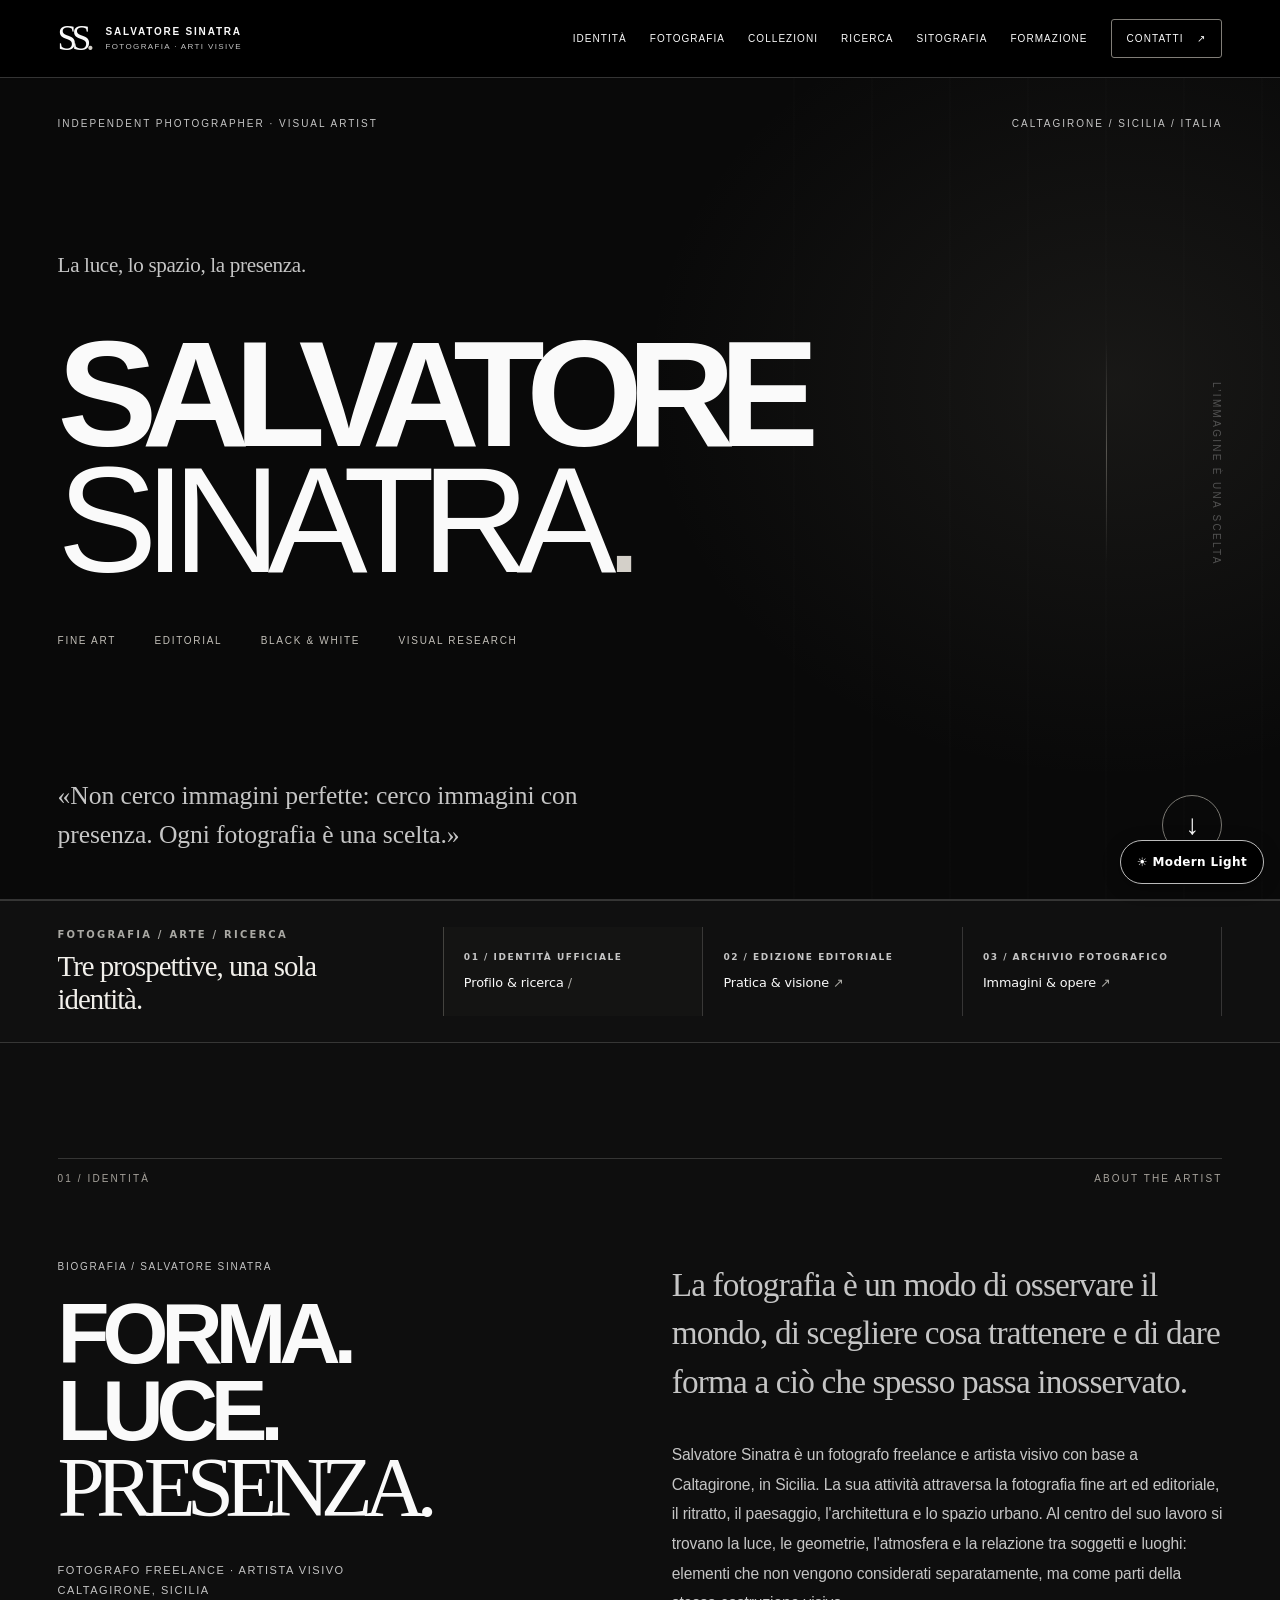
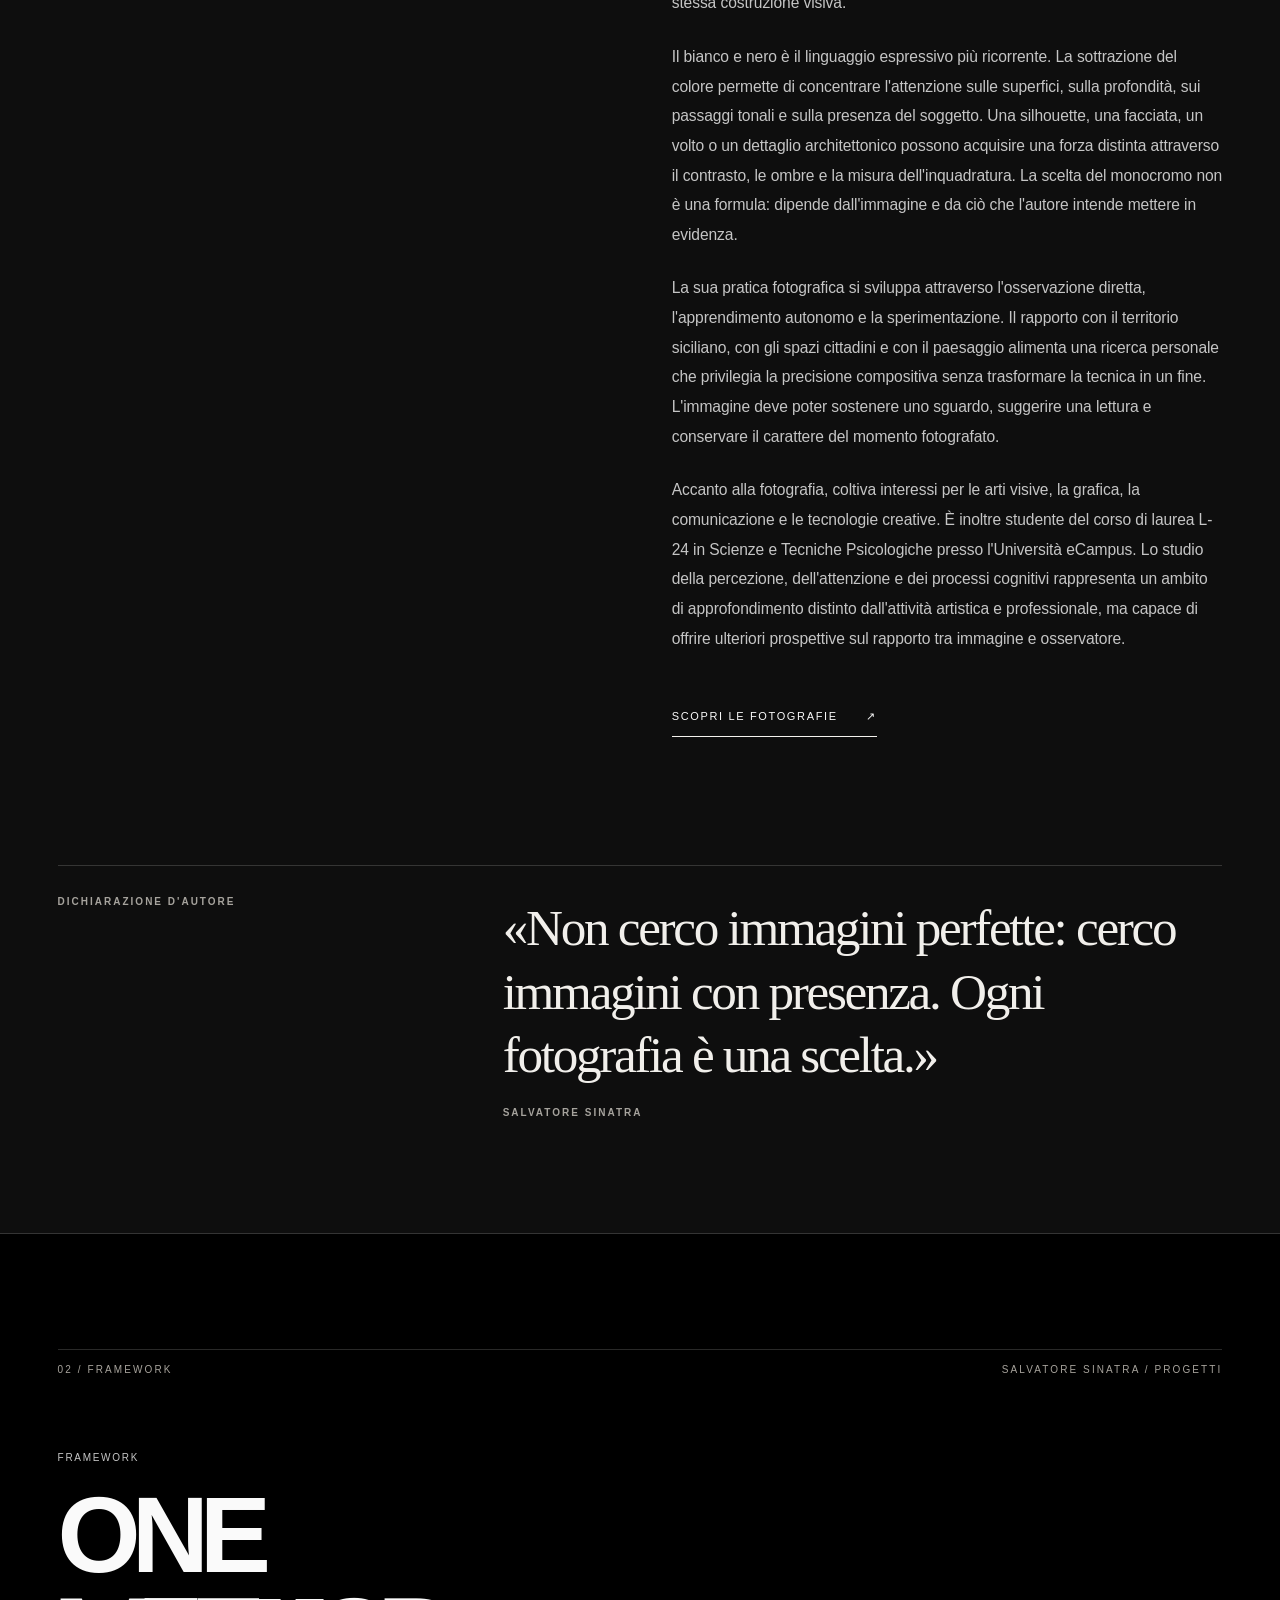
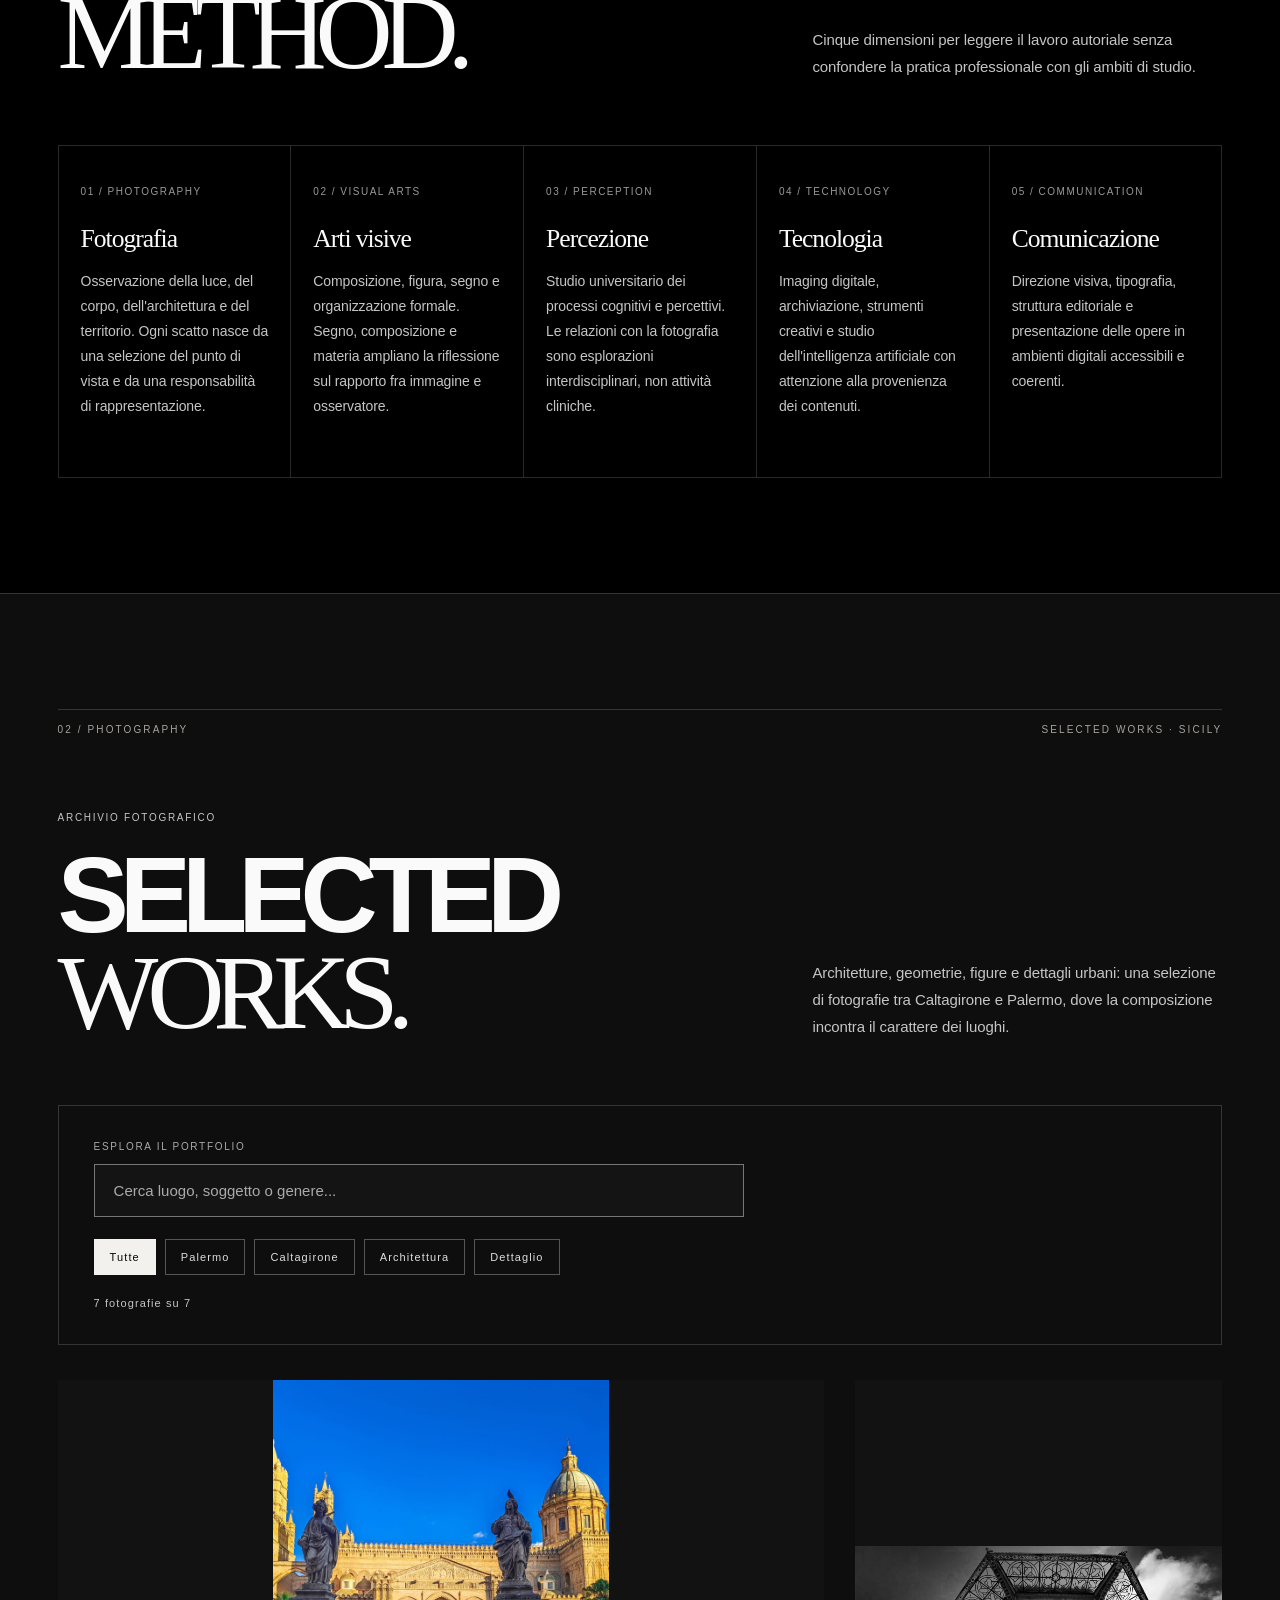
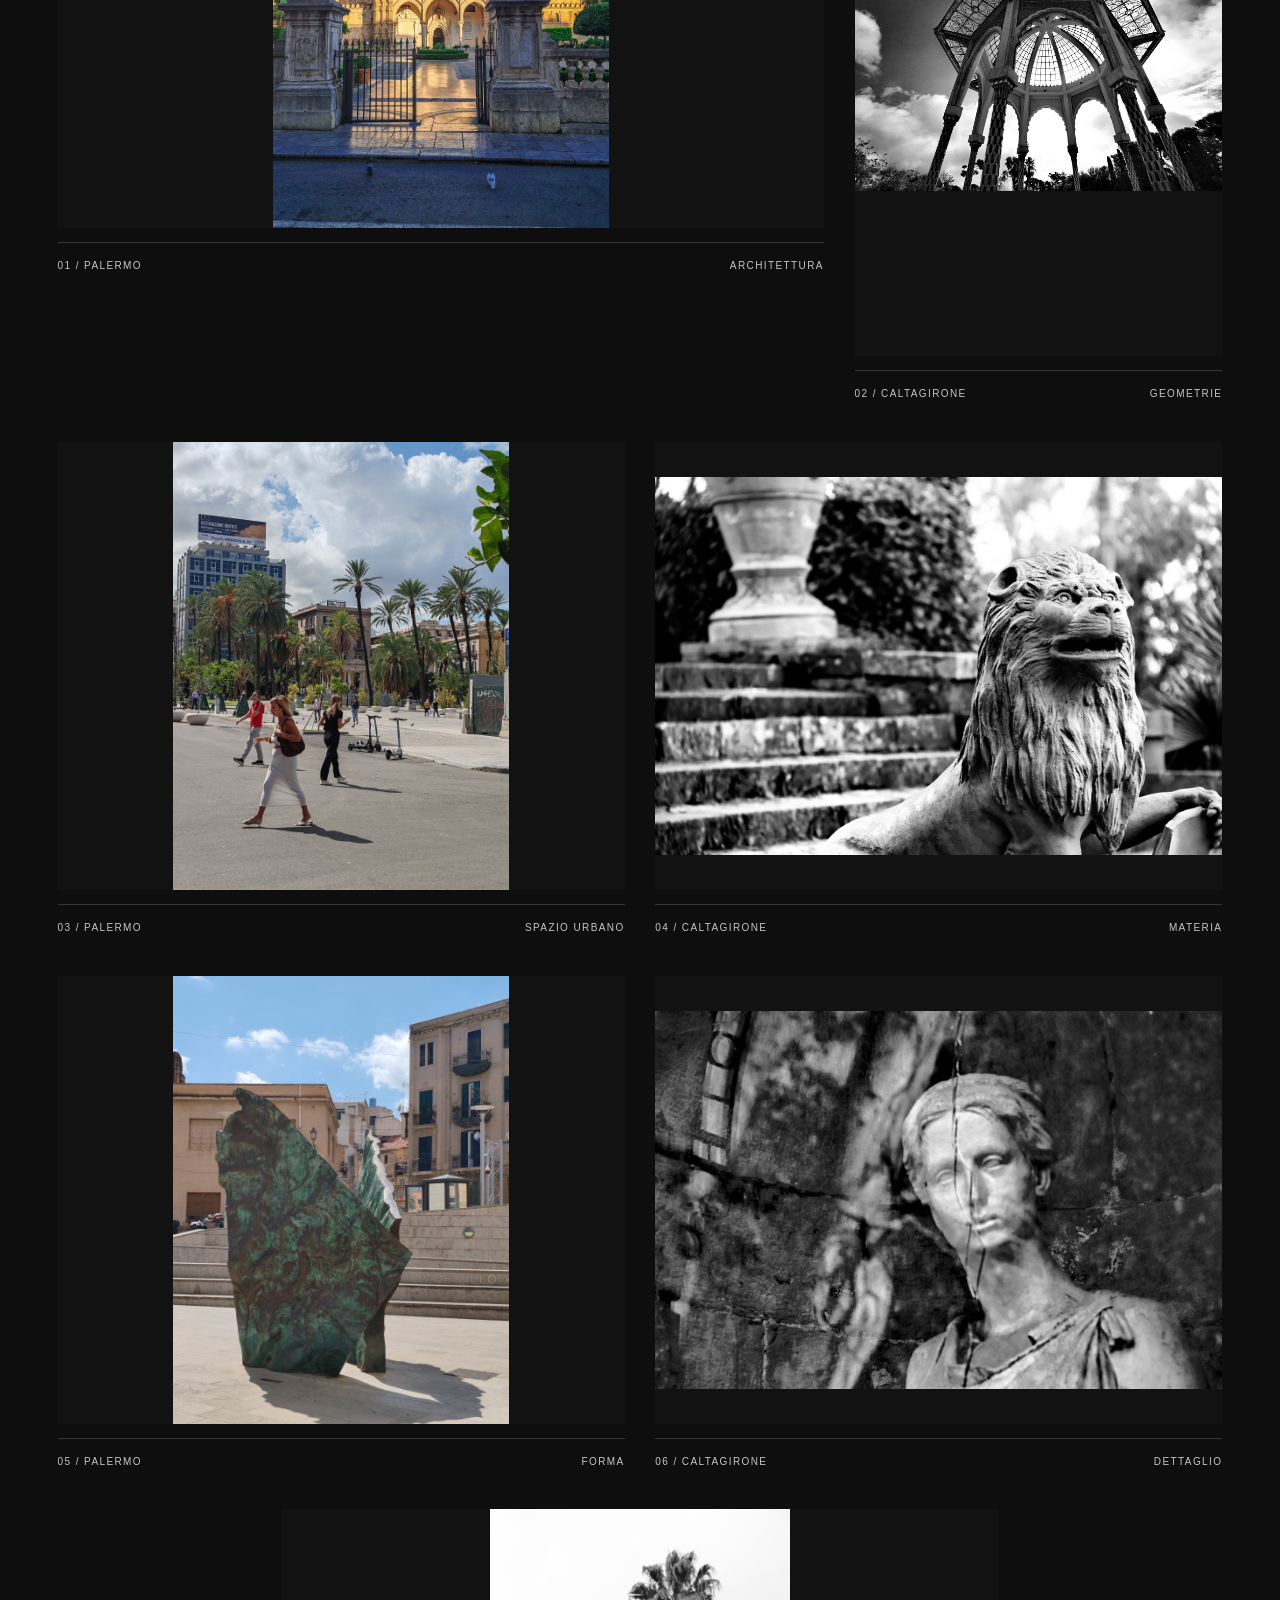
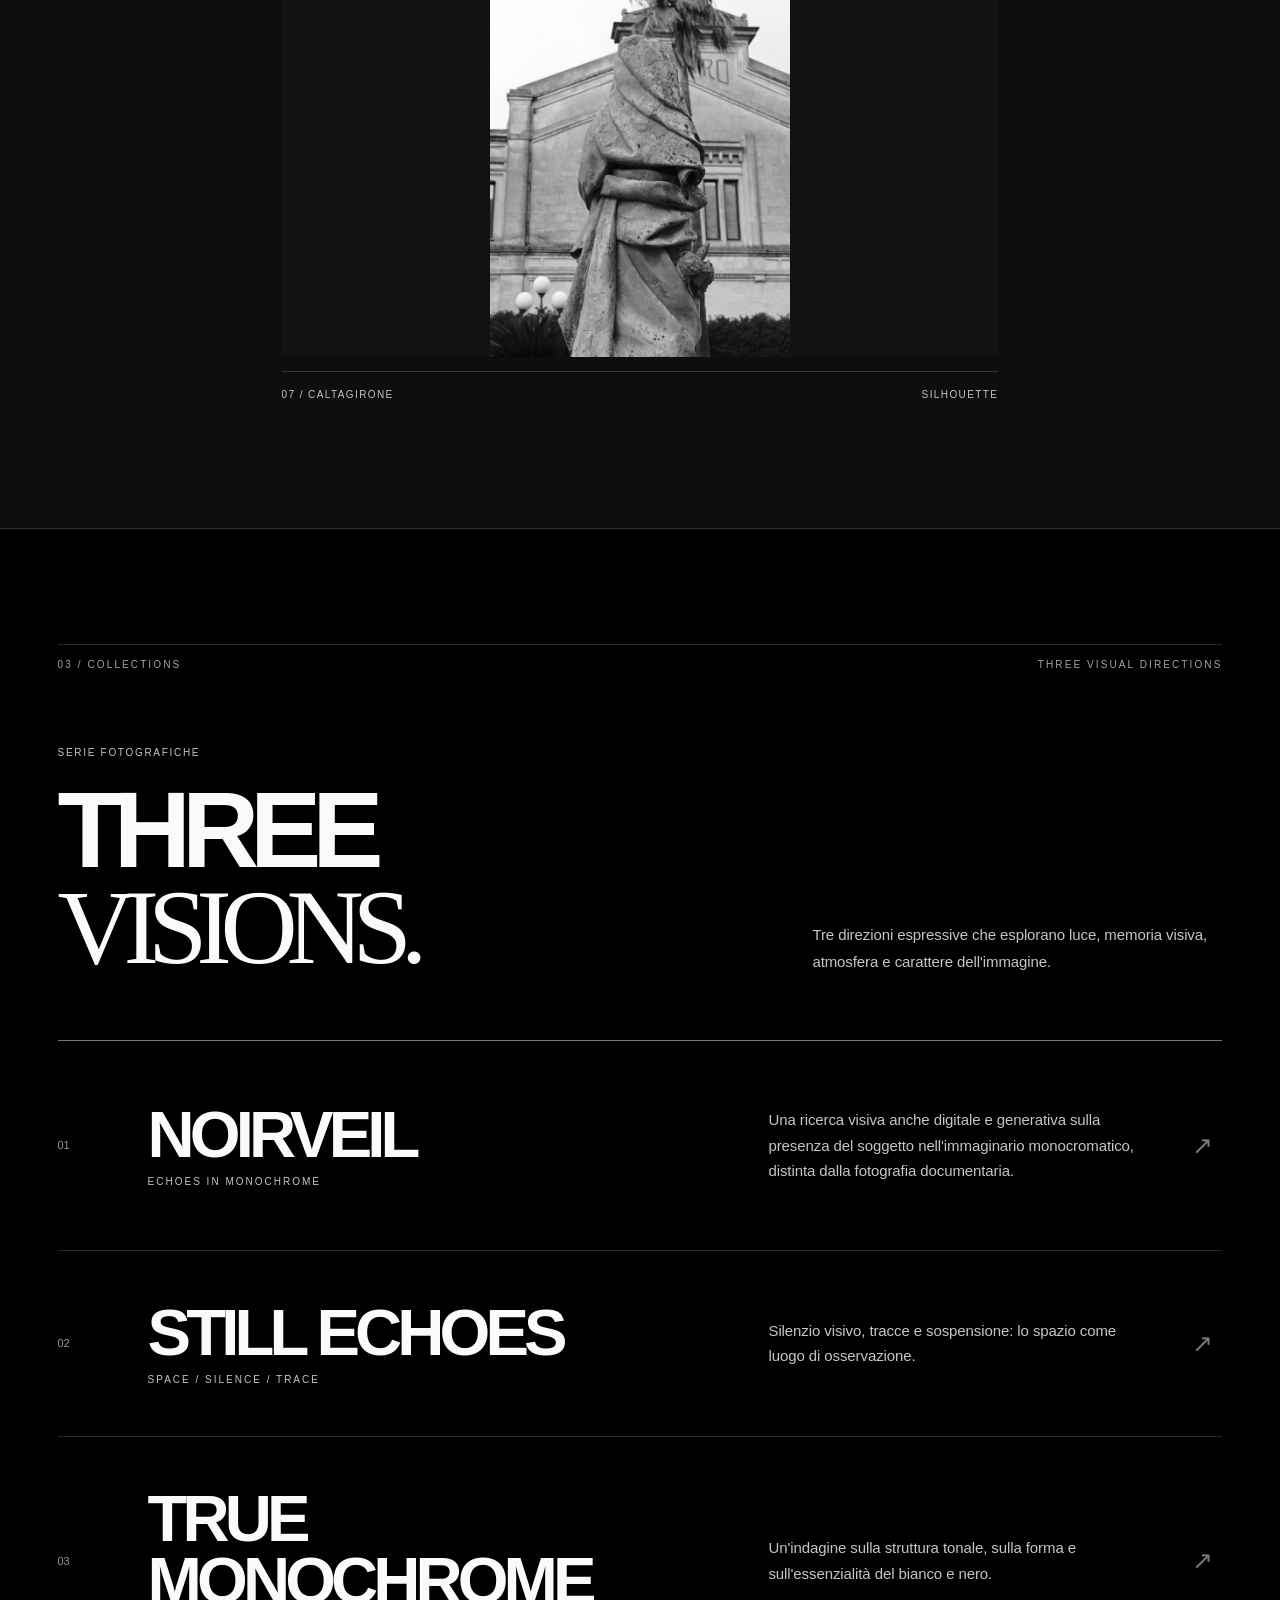
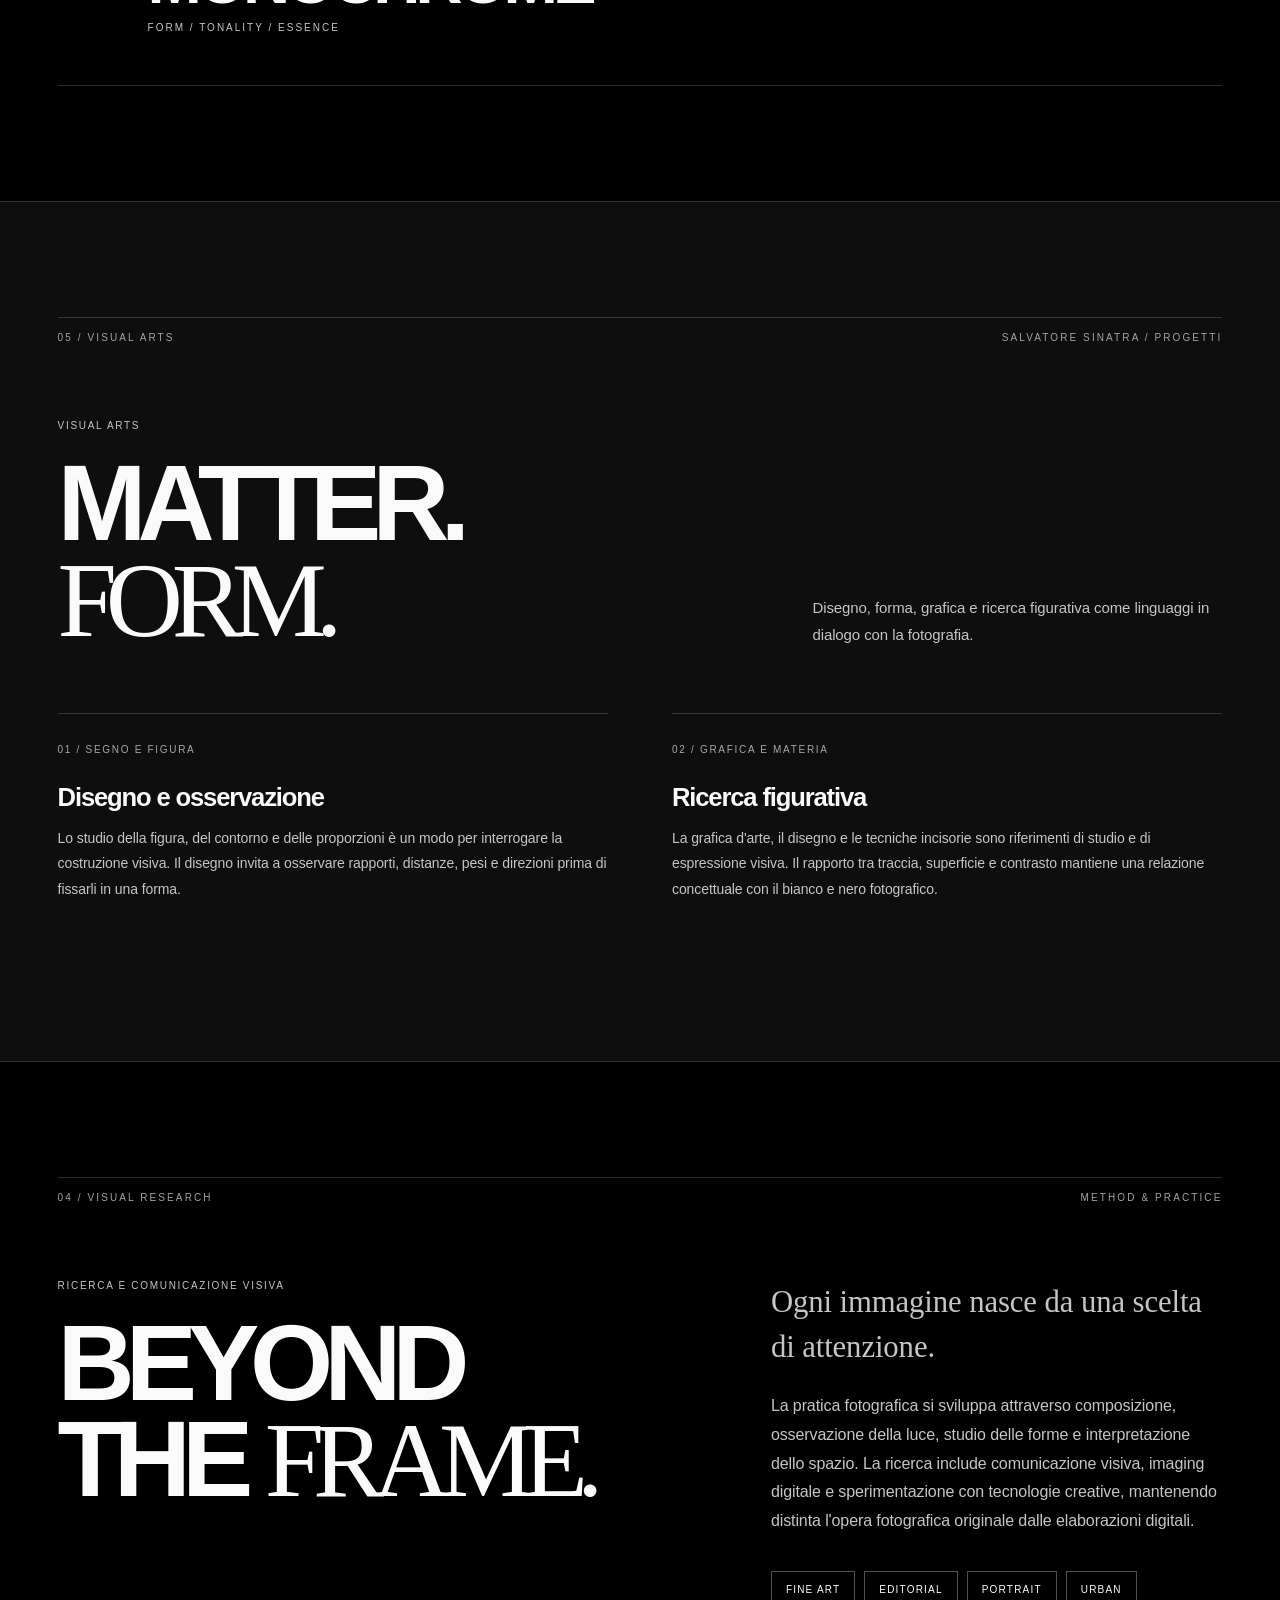
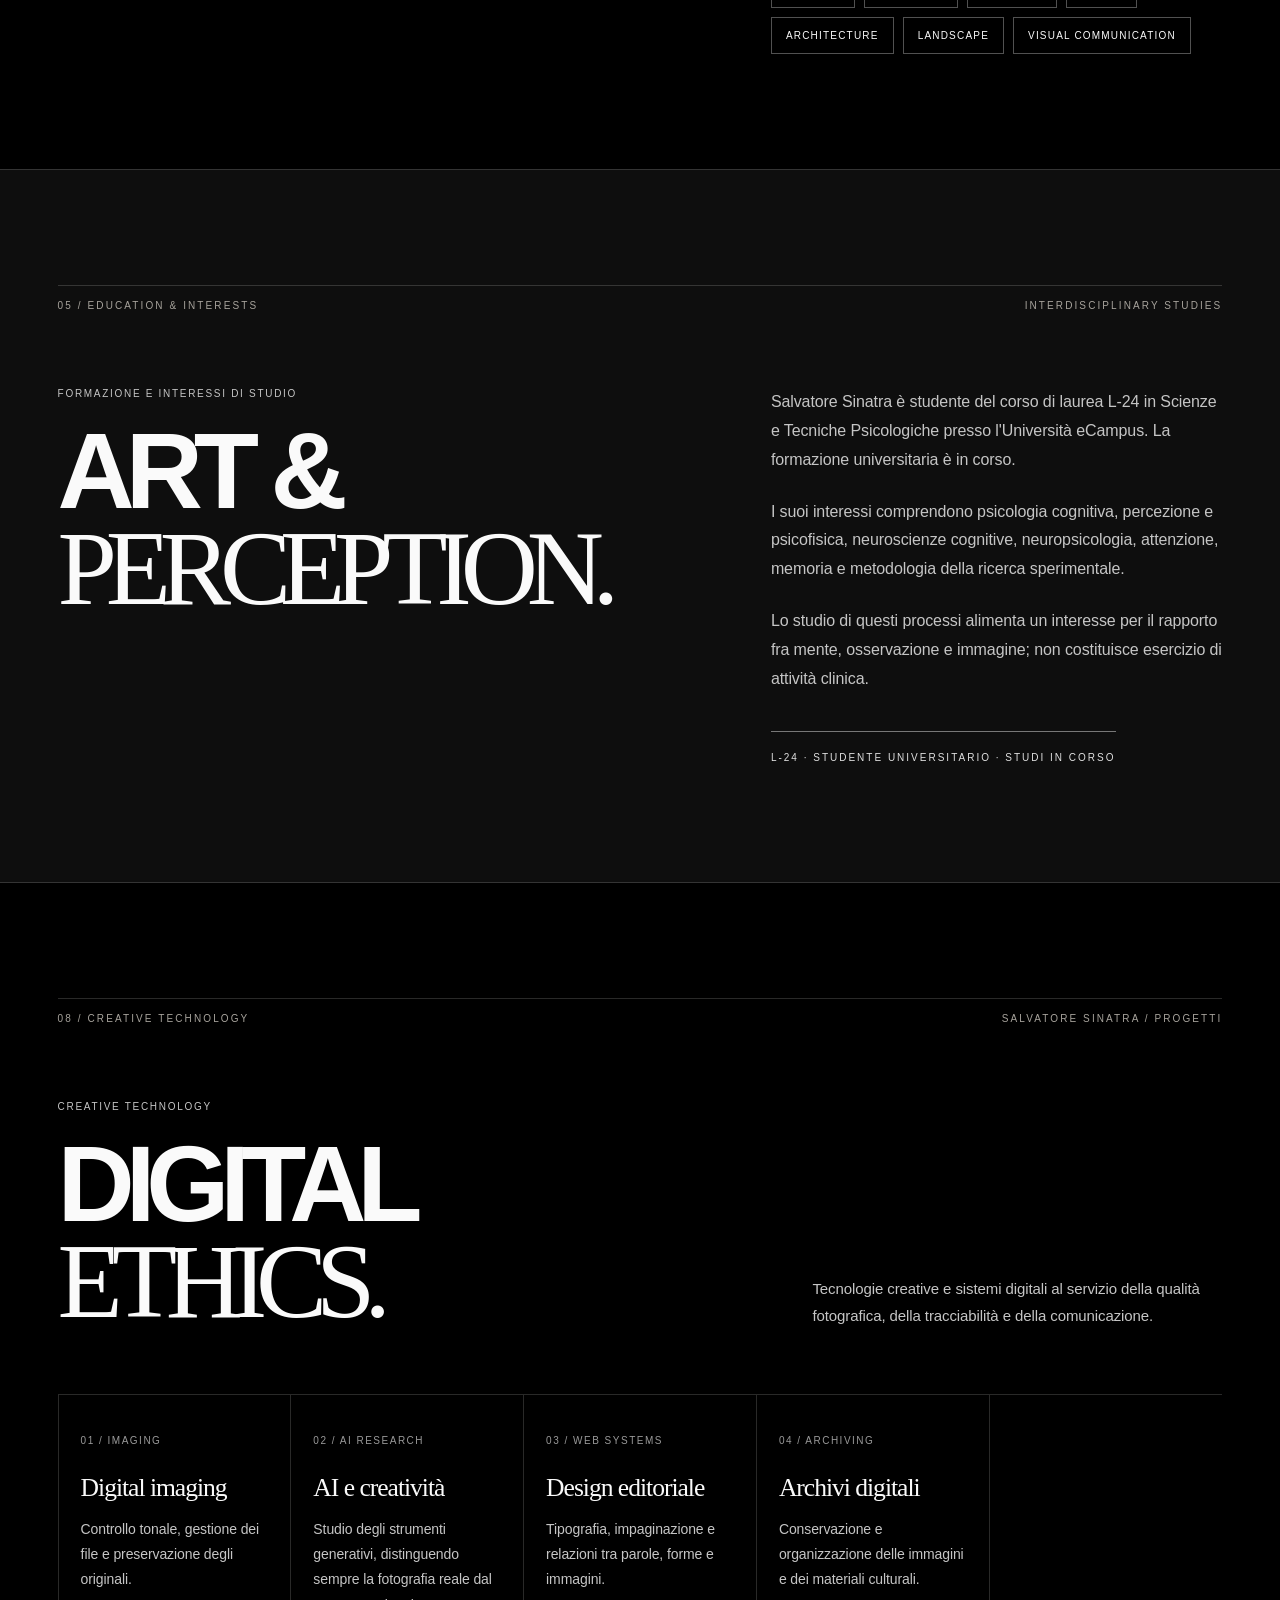
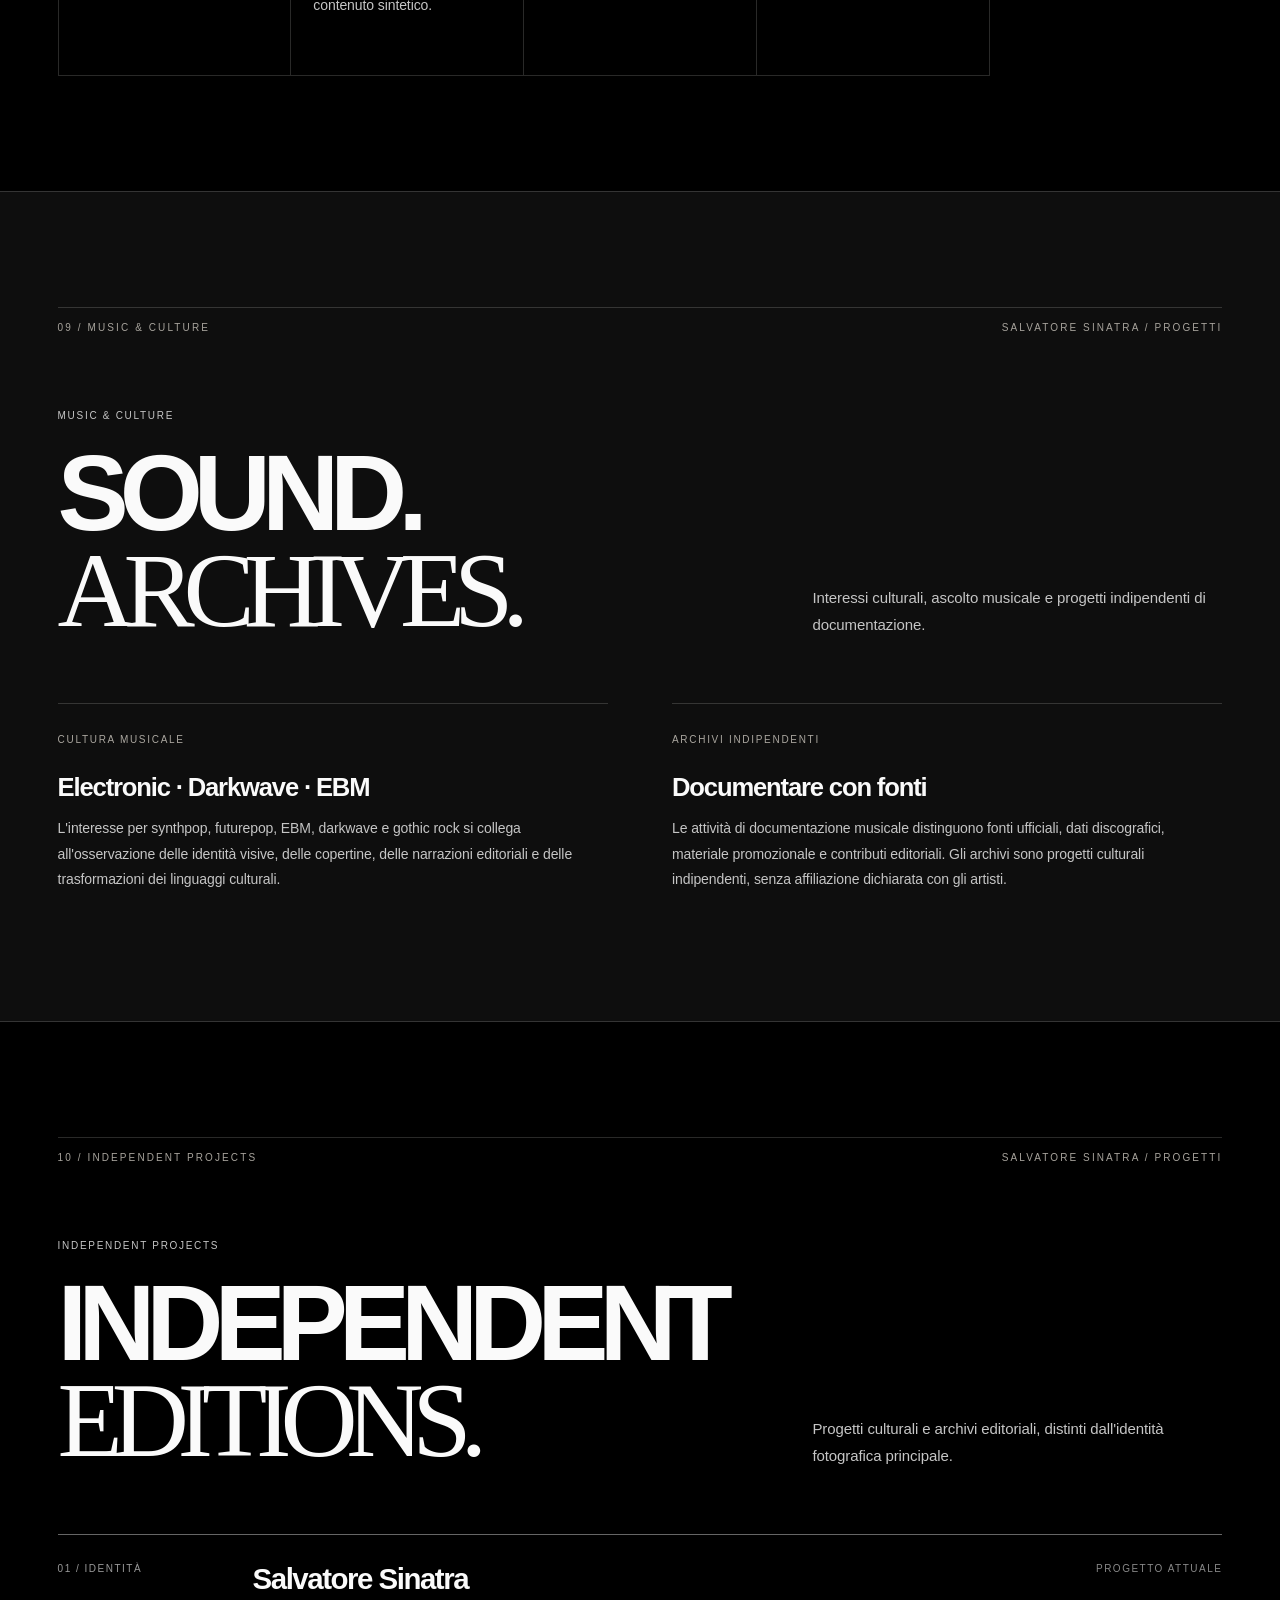
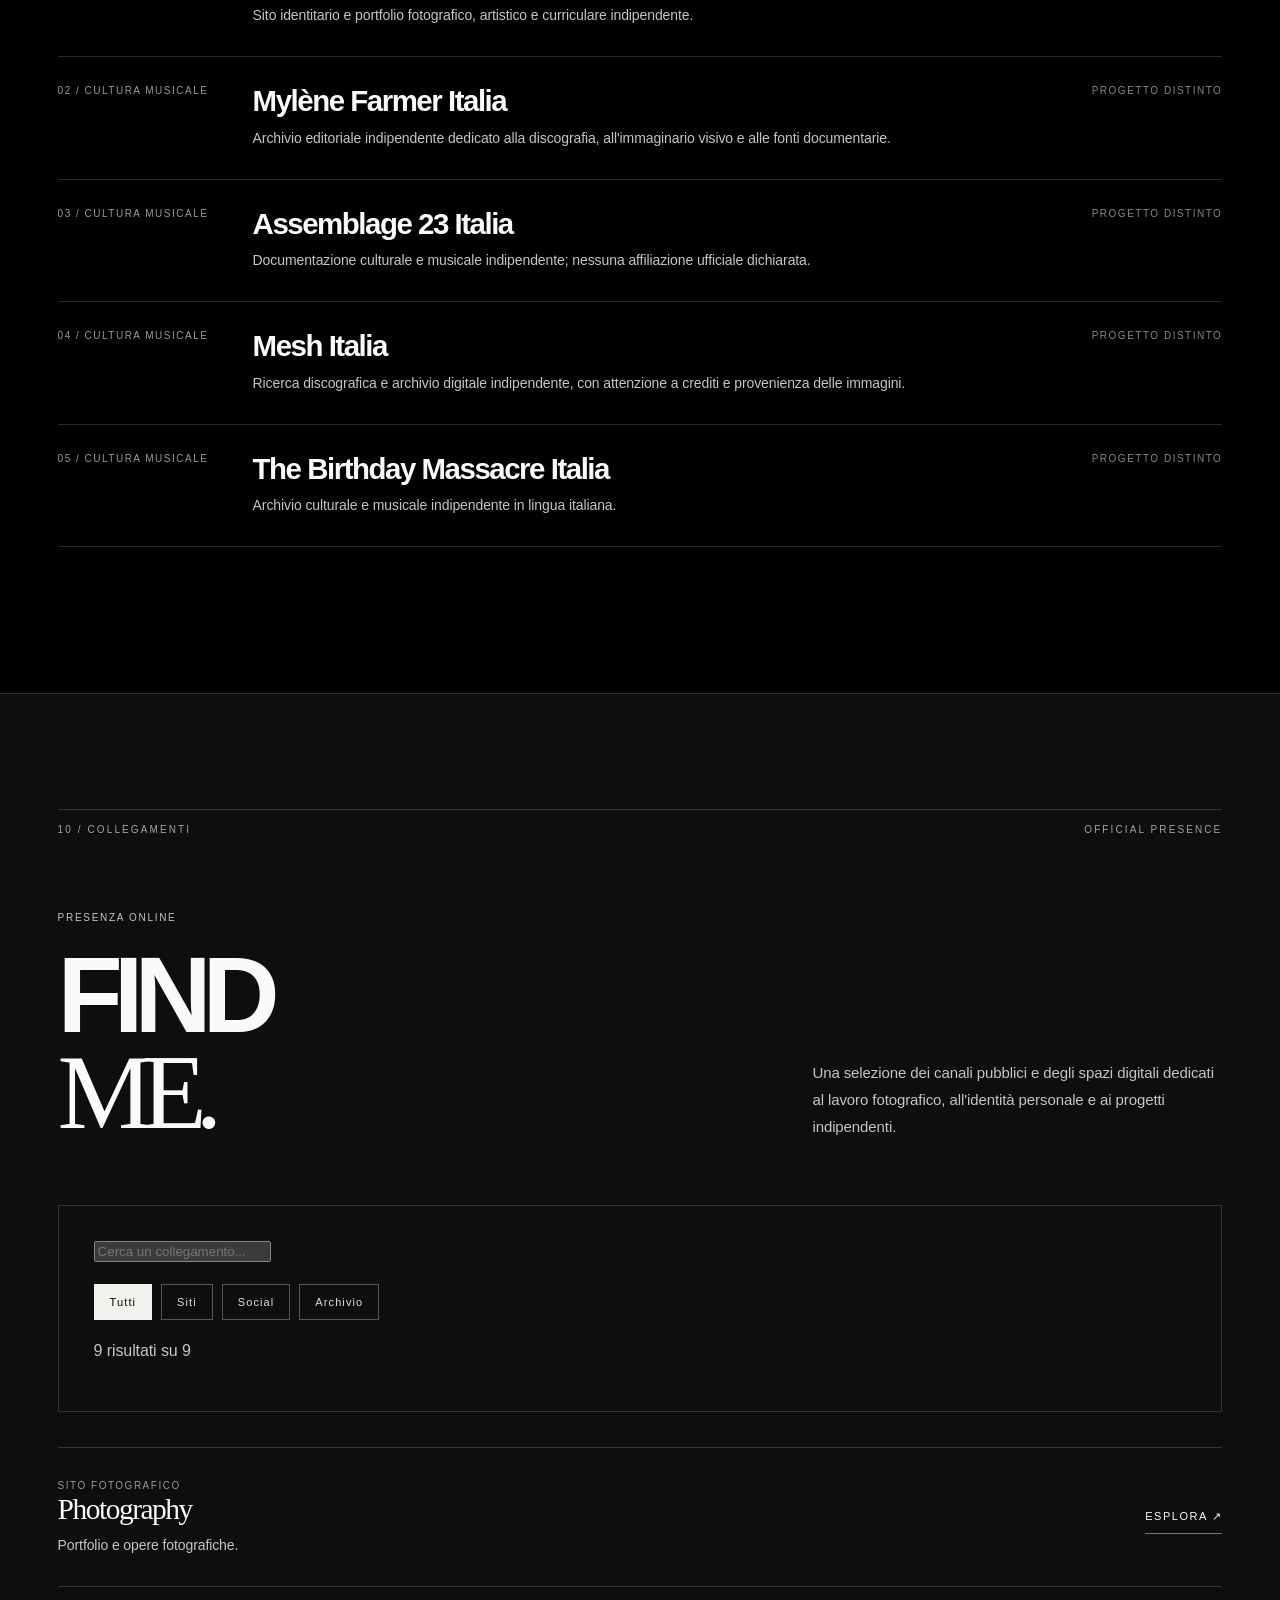
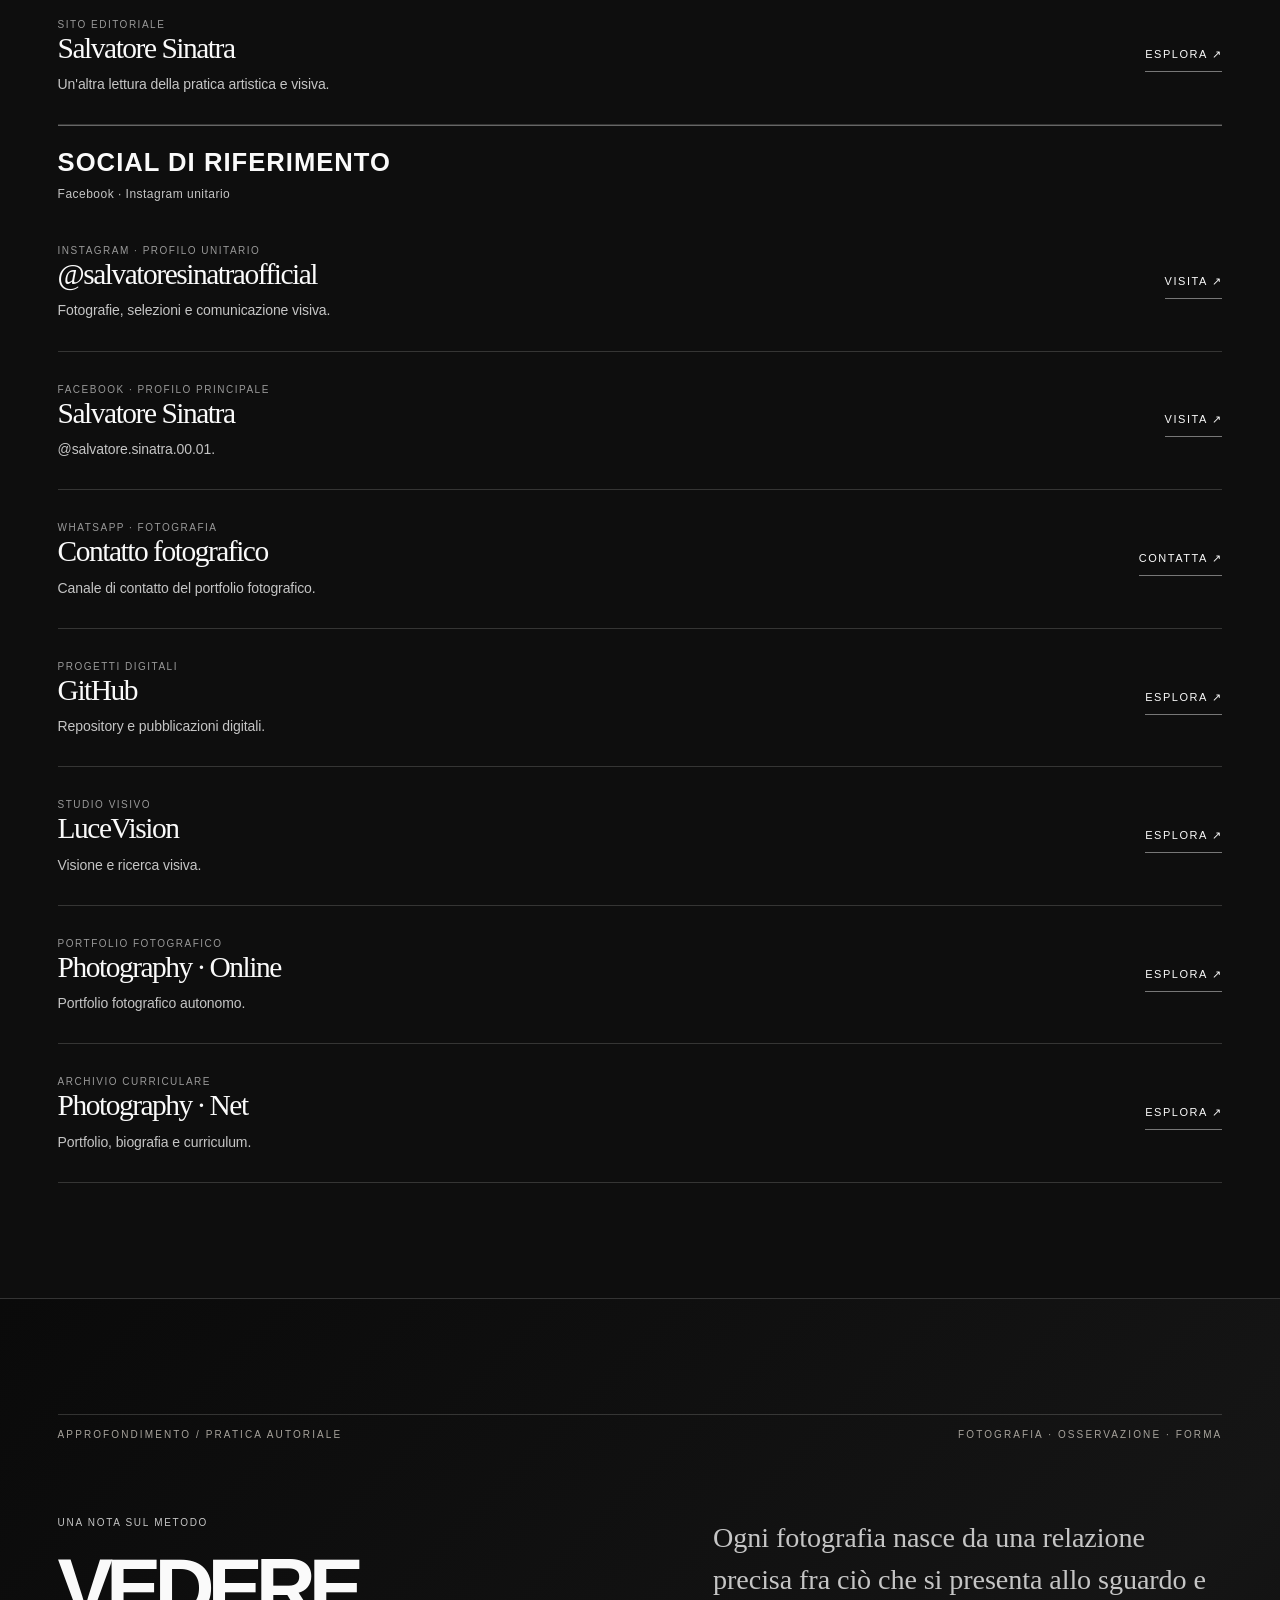
==== commit 869e0512: "Consolidate to one Facebook profile and remove duplicate account IDs" ====
--- a/index.html
+++ b/index.html
@@ -19,7 +19,7 @@
   <link rel="icon" href="favicon.svg" type="image/svg+xml">
   <link rel="stylesheet" href="assets/site.css">
   <title>Salvatore Sinatra | Fotografia fine art, arti visive e ricerca</title>
-  <script type="application/ld+json">{"@context":"https://schema.org","@graph":[{"@context":"https://schema.org","@type":"Person","name":"Salvatore Sinatra","url":"https://salvatoresinatra.it/","jobTitle":["Fotografo freelance","Artista visivo"],"description":"Fotografia fine art, editoriale e ricerca visiva in bianco e nero.","homeLocation":{"@type":"Place","name":"Caltagirone, Sicilia, Italia"},"sameAs":["https://www.facebook.com/salvatore.sinatra.00.01","https://www.facebook.com/SalvatoreSinatraOfficial","https://www.instagram.com/salvatoresinatraofficial/"],"@id":"https://salvatoresinatra.it/#person"},{"@type":"WebSite","@id":"https://salvatoresinatra.it/#website","url":"https://salvatoresinatra.it/","name":"Salvatore Sinatra","inLanguage":"it-IT","about":{"@id":"https://salvatoresinatra.it/#person"}}]}</script>
+  <script type="application/ld+json">{"@context":"https://schema.org","@graph":[{"@context":"https://schema.org","@type":"Person","name":"Salvatore Sinatra","url":"https://salvatoresinatra.it/","jobTitle":["Fotografo freelance","Artista visivo"],"description":"Fotografia fine art, editoriale e ricerca visiva in bianco e nero.","homeLocation":{"@type":"Place","name":"Caltagirone, Sicilia, Italia"},"sameAs":["https://www.facebook.com/salvatore.sinatra.00.01","https://www.instagram.com/salvatoresinatraofficial/"],"@id":"https://salvatoresinatra.it/#person"},{"@type":"WebSite","@id":"https://salvatoresinatra.it/#website","url":"https://salvatoresinatra.it/","name":"Salvatore Sinatra","inLanguage":"it-IT","about":{"@id":"https://salvatoresinatra.it/#person"}}]}</script>
 <link rel="stylesheet" href="assets/ss-visual-theme.css"><link rel="stylesheet" href="assets/ss-editorial-v11.css"><link rel="stylesheet" href="assets/ss-editorial-v12.css"><link rel="stylesheet" href="assets/ss-enhancement-v13.css"></head>
 <body id="top">
   <a class="skip-link" href="#main">Vai al contenuto</a>
@@ -104,10 +104,10 @@
   <div class="atlas-directory">
     <article data-category="professional" data-search="salvatore sinatra photography portfolio fotografia sito ufficiale"><div><span>SITO FOTOGRAFICO</span><h3>Photography</h3><p>Portfolio e opere fotografiche.</p></div><a href="https://www.salvatoresinatraphotography.it/" target="_blank" rel="noopener noreferrer">ESPLORA ↗</a></article>
     <article data-category="professional" data-search="salvatore sinatra sito editoriale arti visive"><div><span>SITO EDITORIALE</span><h3>Salvatore Sinatra</h3><p>Un'altra lettura della pratica artistica e visiva.</p></div><a href="https://www.salvatore-sinatra.it/" target="_blank" rel="noopener noreferrer">ESPLORA ↗</a></article>
-    <div class="ss13-social-title" role="heading" aria-level="3">SOCIAL DI RIFERIMENTO <small>Facebook principale · Facebook Salvatore Sinatra Official · Instagram unitario</small></div>
+    <div class="ss13-social-title" role="heading" aria-level="3">SOCIAL DI RIFERIMENTO <small>Facebook · Instagram unitario</small></div>
     <article data-category="social" data-search="instagram salvatoresinatraofficial fotografia social ufficiale"><div><span>INSTAGRAM · PROFILO UNITARIO</span><h3>@salvatoresinatraofficial</h3><p>Fotografie, selezioni e comunicazione visiva.</p></div><a href="https://www.instagram.com/salvatoresinatraofficial/" target="_blank" rel="noopener noreferrer">VISITA ↗</a></article>
-    <article data-category="social" data-search="facebook salvatore sinatra profilo personale ufficiale"><div><span>FACEBOOK · PROFILO PRINCIPALE</span><h3>Salvatore Sinatra</h3><p>@salvatore.sinatra.00.01 · ID 100086030065519.</p></div><a href="https://www.facebook.com/salvatore.sinatra.00.01" target="_blank" rel="noopener noreferrer">VISITA ↗</a></article>
-    <article data-category="social" data-search="facebook salvatore sinatra official profilo aggiuntivo 61594648539977"><div><span>FACEBOOK · SALVATORE SINATRA OFFICIAL</span><h3>Salvatore Sinatra Official</h3><p>@SalvatoreSinatraOfficial · ID 61594648539977. Profilo distinto dal principale.</p></div><a href="https://www.facebook.com/SalvatoreSinatraOfficial" target="_blank" rel="noopener noreferrer">VISITA ↗</a></article>
+    <article data-category="social" data-search="facebook salvatore sinatra profilo personale ufficiale"><div><span>FACEBOOK · PROFILO PRINCIPALE</span><h3>Salvatore Sinatra</h3><p>@salvatore.sinatra.00.01.</p></div><a href="https://www.facebook.com/salvatore.sinatra.00.01" target="_blank" rel="noopener noreferrer">VISITA ↗</a></article>
+    
     <article data-category="social" data-search="whatsapp fotografia contatto curriculum portfolio salvatore sinatra"><div><span>WHATSAPP · FOTOGRAFIA</span><h3>Contatto fotografico</h3><p>Canale di contatto del portfolio fotografico.</p></div><a href="https://wa.me/salvatoresinatraphotography_it" target="_blank" rel="noopener noreferrer">CONTATTA ↗</a></article>
     <article data-category="archive" data-search="github salvatore sinatra repository progetti web codice"><div><span>PROGETTI DIGITALI</span><h3>GitHub</h3><p>Repository e pubblicazioni digitali.</p></div><a href="https://github.com/salvatoresinatra0001-ux" target="_blank" rel="noopener noreferrer">ESPLORA ↗</a></article>
     <article data-category="professional" data-search="lucevision studio visivo design ricerca fotografia creativa"><div><span>STUDIO VISIVO</span><h3>LuceVision</h3><p>Visione e ricerca visiva.</p></div><a href="https://www.lucevision.it/" target="_blank" rel="noopener noreferrer">ESPLORA ↗</a></article>
@@ -123,12 +123,12 @@
   <div class="contact-actions">
     <a href="https://www.instagram.com/salvatoresinatraofficial/" target="_blank" rel="noopener noreferrer">INSTAGRAM <span aria-hidden="true">↗</span></a>
     <a href="https://www.salvatoresinatraphotography.it/" target="_blank" rel="noopener noreferrer">PORTFOLIO FOTOGRAFICO <span aria-hidden="true">↗</span></a>
-    <a href="https://www.facebook.com/salvatore.sinatra.00.01" target="_blank" rel="noopener noreferrer">FACEBOOK PERSONALE <span aria-hidden="true">↗</span></a><a href="https://www.facebook.com/SalvatoreSinatraOfficial" target="_blank" rel="noopener noreferrer">FACEBOOK PROFESSIONALE <span aria-hidden="true">↗</span></a>
+    <a href="https://www.facebook.com/salvatore.sinatra.00.01" target="_blank" rel="noopener noreferrer">FACEBOOK PERSONALE <span aria-hidden="true">↗</span></a>
   </div>
 </section>
   <dialog class="atlas-lightbox" id="photo-dialog" aria-label="Visualizzazione fotografica"><button type="button" class="lightbox-close" aria-label="Chiudi fotografia">CHIUDI ×</button><div class="lightbox-content"><img id="lightbox-image" alt=""><p id="lightbox-caption"></p></div><div class="lightbox-nav"><button type="button" id="lightbox-prev" aria-label="Fotografia precedente">← PRECEDENTE</button><span id="lightbox-index" aria-live="polite"></span><button type="button" id="lightbox-next" aria-label="Fotografia successiva">SUCCESSIVA →</button></div></dialog>
   </main>
   <footer class="footer"><a href="#top" class="footer-brand">SALVATORE SINATRA<span>.</span></a><div><span>CALTAGIRONE · SICILIA</span><span>© <span id="year">2026</span> SALVATORE SINATRA</span></div><div><a href="privacy.html">PRIVACY</a><a href="#top">TORNA SU ↑</a></div></footer>
   <script src="assets/site.js" defer></script>
-<script src="assets/ss-visual-theme.js" defer></script><script src="assets/ss-editorial-v11.js" defer></script><script src="assets/ss-editorial-v12.js" defer></script><script src="assets/ss-enhancement-v13.js" defer></script><aside aria-label="Contatto WhatsApp fotografico" style="text-align:center;padding:1rem"><a href="https://wa.me/393477776454" target="_blank" rel="noopener noreferrer">WhatsApp fotografia · +39 347 777 6454</a></aside><!-- SS-UNIFIED-CONTACTS-START --><style id="ss-contact-system-style">.ss-contact-system{color:#f4f4f4;background:#080808;border:1px solid #353535;border-radius:18px;padding:clamp(22px,4vw,48px);max-width:1160px;margin:42px auto;font-family:system-ui,-apple-system,Segoe UI,sans-serif;line-height:1.55}.ss-contact-system *{box-sizing:border-box}.ss-contact-system .ss-contact-kicker{font-size:11px;letter-spacing:.2em;text-transform:uppercase;color:#aaa}.ss-contact-system h2{font-size:clamp(25px,3vw,38px);line-height:1.2;margin:12px 0 8px;color:#fff}.ss-contact-system .ss-contact-lead{color:#bbb;max-width:780px}.ss-contact-system .ss-contact-group{margin-top:34px;padding-top:22px;border-top:1px solid #333}.ss-contact-system h3{font-size:17px;color:#fff;margin:0 0 18px}.ss-contact-system .ss-contact-grid{display:grid;grid-template-columns:repeat(auto-fit,minmax(min(100%,280px),1fr));gap:12px}.ss-contact-system .ss-contact-item{border:1px solid #303030;background:#111;border-radius:10px;padding:17px;min-width:0;overflow-wrap:anywhere}.ss-contact-system .ss-contact-label{display:block;font-size:11px;letter-spacing:.08em;text-transform:uppercase;color:#aaa;margin-bottom:9px}.ss-contact-system .ss-contact-item a{color:#fff!important;text-decoration:underline;text-underline-offset:4px;font-size:15px;font-weight:600}.ss-contact-system .ss-contact-item small{display:block;color:#aaa;font-size:12px;margin-top:7px}.ss-contact-system a:focus-visible{outline:2px solid #fff;outline-offset:4px}.ss-contact-system .ss-contact-note{font-size:12px;color:#aaa;margin-top:20px}</style><section class="ss-contact-system" id="contatti-unificati" aria-labelledby="ss-contact-heading"><span class="ss-contact-kicker">Salvatore Sinatra · Identità e recapiti</span><h2 id="ss-contact-heading">Contatti ufficiali</h2><p class="ss-contact-lead">Riferimenti personali, professionali e progettuali organizzati per destinazione d’uso. Seleziona un numero per chiamare, un indirizzo email per scrivere o un profilo per aprirlo.</p><section class="ss-contact-group"><h3>01 / Fotografia e attività professionale</h3><div class="ss-contact-grid"><div class="ss-contact-item"><span class="ss-contact-label">Business · principale</span><a href="tel:+393292161313" rel="noopener noreferrer">+39 329 216 1313</a><small>Fotografia, portfolio e collaborazioni</small></div><div class="ss-contact-item"><span class="ss-contact-label">Business · fotografia e WhatsApp</span><a href="tel:+393477776454" rel="noopener noreferrer">+39 347 777 6454</a><small>Richieste fotografiche e comunicazioni WhatsApp</small></div><div class="ss-contact-item"><span class="ss-contact-label">Business · supplementare</span><a href="tel:+393205326033" rel="noopener noreferrer">+39 320 532 6033</a><small>Comunicazioni e collaborazioni professionali</small></div><div class="ss-contact-item"><span class="ss-contact-label">WhatsApp · fotografia</span><a href="https://wa.me/393477776454" rel="noopener noreferrer">+39 347 777 6454</a><small>Collegamento diretto per richieste fotografiche</small></div></div></section><section class="ss-contact-group"><h3>02 / Contatti personali</h3><div class="ss-contact-grid"><div class="ss-contact-item"><span class="ss-contact-label">Personale · principale</span><a href="tel:+393518613017" rel="noopener noreferrer">+39 351 861 3017</a><small>Recapito personale di riferimento</small></div><div class="ss-contact-item"><span class="ss-contact-label">Personale · alternativo I</span><a href="tel:+393757339969" rel="noopener noreferrer">+39 375 733 9969</a><small>Contatto privato alternativo</small></div><div class="ss-contact-item"><span class="ss-contact-label">Personale · alternativo II</span><a href="tel:+393757325767" rel="noopener noreferrer">+39 375 732 5767</a><small>Secondo contatto privato alternativo</small></div></div></section><section class="ss-contact-group"><h3>03 / Luce Vision</h3><div class="ss-contact-grid"><div class="ss-contact-item"><span class="ss-contact-label">Luce Vision · dedicato</span><a href="tel:+393206521049" rel="noopener noreferrer">+39 320 652 1049</a><small>Comunicazioni relative al progetto Luce Vision</small></div><div class="ss-contact-item"><span class="ss-contact-label">Luce Vision · progetto</span><a href="mailto:salvatore.sinatra@lucevision.it" rel="noopener noreferrer">salvatore.sinatra@lucevision.it</a></div></div></section><section class="ss-contact-group"><h3>04 / Posta elettronica · generale e personale</h3><div class="ss-contact-grid"><div class="ss-contact-item"><span class="ss-contact-label">Google Mail · principale</span><a href="mailto:salvatore.sinatra.0001@gmail.com" rel="noopener noreferrer">salvatore.sinatra.0001@gmail.com</a></div><div class="ss-contact-item"><span class="ss-contact-label">Google Mail · secondaria</span><a href="mailto:salvatore.sinatra.contact@gmail.com" rel="noopener noreferrer">salvatore.sinatra.contact@gmail.com</a></div><div class="ss-contact-item"><span class="ss-contact-label">Outlook · principale</span><a href="mailto:salvatore.sinatra903@outlook.com" rel="noopener noreferrer">salvatore.sinatra903@outlook.com</a></div><div class="ss-contact-item"><span class="ss-contact-label">Outlook · alias</span><a href="mailto:salvatoresinatra1@outlook.com" rel="noopener noreferrer">salvatoresinatra1@outlook.com</a></div><div class="ss-contact-item"><span class="ss-contact-label">Atomic Mail · generale</span><a href="mailto:salvatore.sinatra@atomicmail.io" rel="noopener noreferrer">salvatore.sinatra@atomicmail.io</a></div></div></section><section class="ss-contact-group"><h3>05 / Posta elettronica · fotografia e business</h3><div class="ss-contact-grid"><div class="ss-contact-item"><span class="ss-contact-label">Fotografia · informazioni</span><a href="mailto:salvatore.sinatra.photography@atomicmail.io" rel="noopener noreferrer">salvatore.sinatra.photography@atomicmail.io</a></div><div class="ss-contact-item"><span class="ss-contact-label">Business · collaborazioni</span><a href="mailto:salvatore.sinatra.business@atomicmail.io" rel="noopener noreferrer">salvatore.sinatra.business@atomicmail.io</a></div></div></section><section class="ss-contact-group"><h3>06 / Profili social</h3><div class="ss-contact-grid"><div class="ss-contact-item"><span class="ss-contact-label">Facebook · profilo principale</span><a href="https://www.facebook.com/salvatore.sinatra.00.01" rel="noopener noreferrer">Salvatore.Sinatra.00.01 · ID 100086030065519</a></div><div class="ss-contact-item"><span class="ss-contact-label">Facebook · secondo profilo</span><a href="https://www.facebook.com/profile.php?id=61594648539977" rel="noopener noreferrer">Salvatore Sinatra Official · ID 61594648539977</a></div><div class="ss-contact-item"><span class="ss-contact-label">Instagram · unico profilo</span><a href="https://www.instagram.com/salvatoresinatraofficial/" rel="noopener noreferrer">@salvatoresinatraofficial</a></div><div class="ss-contact-item"><span class="ss-contact-label">WhatsApp · fotografia</span><a href="https://wa.me/393477776454" rel="noopener noreferrer">+39 347 777 6454</a></div></div></section><p class="ss-contact-note">Gli indirizzi e i numeri sono pubblicati su indicazione del titolare. I profili Facebook sono distinti; l’alias Outlook non costituisce una casella separata.</p></section><!-- SS-UNIFIED-CONTACTS-END --></body>
+<script src="assets/ss-visual-theme.js" defer></script><script src="assets/ss-editorial-v11.js" defer></script><script src="assets/ss-editorial-v12.js" defer></script><script src="assets/ss-enhancement-v13.js" defer></script><aside aria-label="Contatto WhatsApp fotografico" style="text-align:center;padding:1rem"><a href="https://wa.me/393477776454" target="_blank" rel="noopener noreferrer">WhatsApp fotografia · +39 347 777 6454</a></aside><!-- SS-UNIFIED-CONTACTS-START --><style id="ss-contact-system-style">.ss-contact-system{color:#f4f4f4;background:#080808;border:1px solid #353535;border-radius:18px;padding:clamp(22px,4vw,48px);max-width:1160px;margin:42px auto;font-family:system-ui,-apple-system,Segoe UI,sans-serif;line-height:1.55}.ss-contact-system *{box-sizing:border-box}.ss-contact-system .ss-contact-kicker{font-size:11px;letter-spacing:.2em;text-transform:uppercase;color:#aaa}.ss-contact-system h2{font-size:clamp(25px,3vw,38px);line-height:1.2;margin:12px 0 8px;color:#fff}.ss-contact-system .ss-contact-lead{color:#bbb;max-width:780px}.ss-contact-system .ss-contact-group{margin-top:34px;padding-top:22px;border-top:1px solid #333}.ss-contact-system h3{font-size:17px;color:#fff;margin:0 0 18px}.ss-contact-system .ss-contact-grid{display:grid;grid-template-columns:repeat(auto-fit,minmax(min(100%,280px),1fr));gap:12px}.ss-contact-system .ss-contact-item{border:1px solid #303030;background:#111;border-radius:10px;padding:17px;min-width:0;overflow-wrap:anywhere}.ss-contact-system .ss-contact-label{display:block;font-size:11px;letter-spacing:.08em;text-transform:uppercase;color:#aaa;margin-bottom:9px}.ss-contact-system .ss-contact-item a{color:#fff!important;text-decoration:underline;text-underline-offset:4px;font-size:15px;font-weight:600}.ss-contact-system .ss-contact-item small{display:block;color:#aaa;font-size:12px;margin-top:7px}.ss-contact-system a:focus-visible{outline:2px solid #fff;outline-offset:4px}.ss-contact-system .ss-contact-note{font-size:12px;color:#aaa;margin-top:20px}</style><section class="ss-contact-system" id="contatti-unificati" aria-labelledby="ss-contact-heading"><span class="ss-contact-kicker">Salvatore Sinatra · Identità e recapiti</span><h2 id="ss-contact-heading">Contatti ufficiali</h2><p class="ss-contact-lead">Riferimenti personali, professionali e progettuali organizzati per destinazione d’uso. Seleziona un numero per chiamare, un indirizzo email per scrivere o un profilo per aprirlo.</p><section class="ss-contact-group"><h3>01 / Fotografia e attività professionale</h3><div class="ss-contact-grid"><div class="ss-contact-item"><span class="ss-contact-label">Business · principale</span><a href="tel:+393292161313" rel="noopener noreferrer">+39 329 216 1313</a><small>Fotografia, portfolio e collaborazioni</small></div><div class="ss-contact-item"><span class="ss-contact-label">Business · fotografia e WhatsApp</span><a href="tel:+393477776454" rel="noopener noreferrer">+39 347 777 6454</a><small>Richieste fotografiche e comunicazioni WhatsApp</small></div><div class="ss-contact-item"><span class="ss-contact-label">Business · supplementare</span><a href="tel:+393205326033" rel="noopener noreferrer">+39 320 532 6033</a><small>Comunicazioni e collaborazioni professionali</small></div><div class="ss-contact-item"><span class="ss-contact-label">WhatsApp · fotografia</span><a href="https://wa.me/393477776454" rel="noopener noreferrer">+39 347 777 6454</a><small>Collegamento diretto per richieste fotografiche</small></div></div></section><section class="ss-contact-group"><h3>02 / Contatti personali</h3><div class="ss-contact-grid"><div class="ss-contact-item"><span class="ss-contact-label">Personale · principale</span><a href="tel:+393518613017" rel="noopener noreferrer">+39 351 861 3017</a><small>Recapito personale di riferimento</small></div><div class="ss-contact-item"><span class="ss-contact-label">Personale · alternativo I</span><a href="tel:+393757339969" rel="noopener noreferrer">+39 375 733 9969</a><small>Contatto privato alternativo</small></div><div class="ss-contact-item"><span class="ss-contact-label">Personale · alternativo II</span><a href="tel:+393757325767" rel="noopener noreferrer">+39 375 732 5767</a><small>Secondo contatto privato alternativo</small></div></div></section><section class="ss-contact-group"><h3>03 / Luce Vision</h3><div class="ss-contact-grid"><div class="ss-contact-item"><span class="ss-contact-label">Luce Vision · dedicato</span><a href="tel:+393206521049" rel="noopener noreferrer">+39 320 652 1049</a><small>Comunicazioni relative al progetto Luce Vision</small></div><div class="ss-contact-item"><span class="ss-contact-label">Luce Vision · progetto</span><a href="mailto:salvatore.sinatra@lucevision.it" rel="noopener noreferrer">salvatore.sinatra@lucevision.it</a></div></div></section><section class="ss-contact-group"><h3>04 / Posta elettronica · generale e personale</h3><div class="ss-contact-grid"><div class="ss-contact-item"><span class="ss-contact-label">Google Mail · principale</span><a href="mailto:salvatore.sinatra.0001@gmail.com" rel="noopener noreferrer">salvatore.sinatra.0001@gmail.com</a></div><div class="ss-contact-item"><span class="ss-contact-label">Google Mail · secondaria</span><a href="mailto:salvatore.sinatra.contact@gmail.com" rel="noopener noreferrer">salvatore.sinatra.contact@gmail.com</a></div><div class="ss-contact-item"><span class="ss-contact-label">Outlook · principale</span><a href="mailto:salvatore.sinatra903@outlook.com" rel="noopener noreferrer">salvatore.sinatra903@outlook.com</a></div><div class="ss-contact-item"><span class="ss-contact-label">Outlook · alias</span><a href="mailto:salvatoresinatra1@outlook.com" rel="noopener noreferrer">salvatoresinatra1@outlook.com</a></div><div class="ss-contact-item"><span class="ss-contact-label">Atomic Mail · generale</span><a href="mailto:salvatore.sinatra@atomicmail.io" rel="noopener noreferrer">salvatore.sinatra@atomicmail.io</a></div></div></section><section class="ss-contact-group"><h3>05 / Posta elettronica · fotografia e business</h3><div class="ss-contact-grid"><div class="ss-contact-item"><span class="ss-contact-label">Fotografia · informazioni</span><a href="mailto:salvatore.sinatra.photography@atomicmail.io" rel="noopener noreferrer">salvatore.sinatra.photography@atomicmail.io</a></div><div class="ss-contact-item"><span class="ss-contact-label">Business · collaborazioni</span><a href="mailto:salvatore.sinatra.business@atomicmail.io" rel="noopener noreferrer">salvatore.sinatra.business@atomicmail.io</a></div></div></section><section class="ss-contact-group"><h3>06 / Profili social</h3><div class="ss-contact-grid"><div class="ss-contact-item"><span class="ss-contact-label">Facebook · profilo principale</span><a href="https://www.facebook.com/salvatore.sinatra.00.01" rel="noopener noreferrer">Salvatore.Sinatra.00.01</a></div><div class="ss-contact-item"><span class="ss-contact-label">Instagram · unico profilo</span><a href="https://www.instagram.com/salvatoresinatraofficial/" rel="noopener noreferrer">@salvatoresinatraofficial</a></div><div class="ss-contact-item"><span class="ss-contact-label">WhatsApp · fotografia</span><a href="https://wa.me/393477776454" rel="noopener noreferrer">+39 347 777 6454</a></div></div></section><p class="ss-contact-note">Gli indirizzi e i numeri sono pubblicati su indicazione del titolare. È pubblicato un unico profilo Facebook; l’alias Outlook non costituisce una casella separata.</p></section><!-- SS-UNIFIED-CONTACTS-END --></body>
 </html>
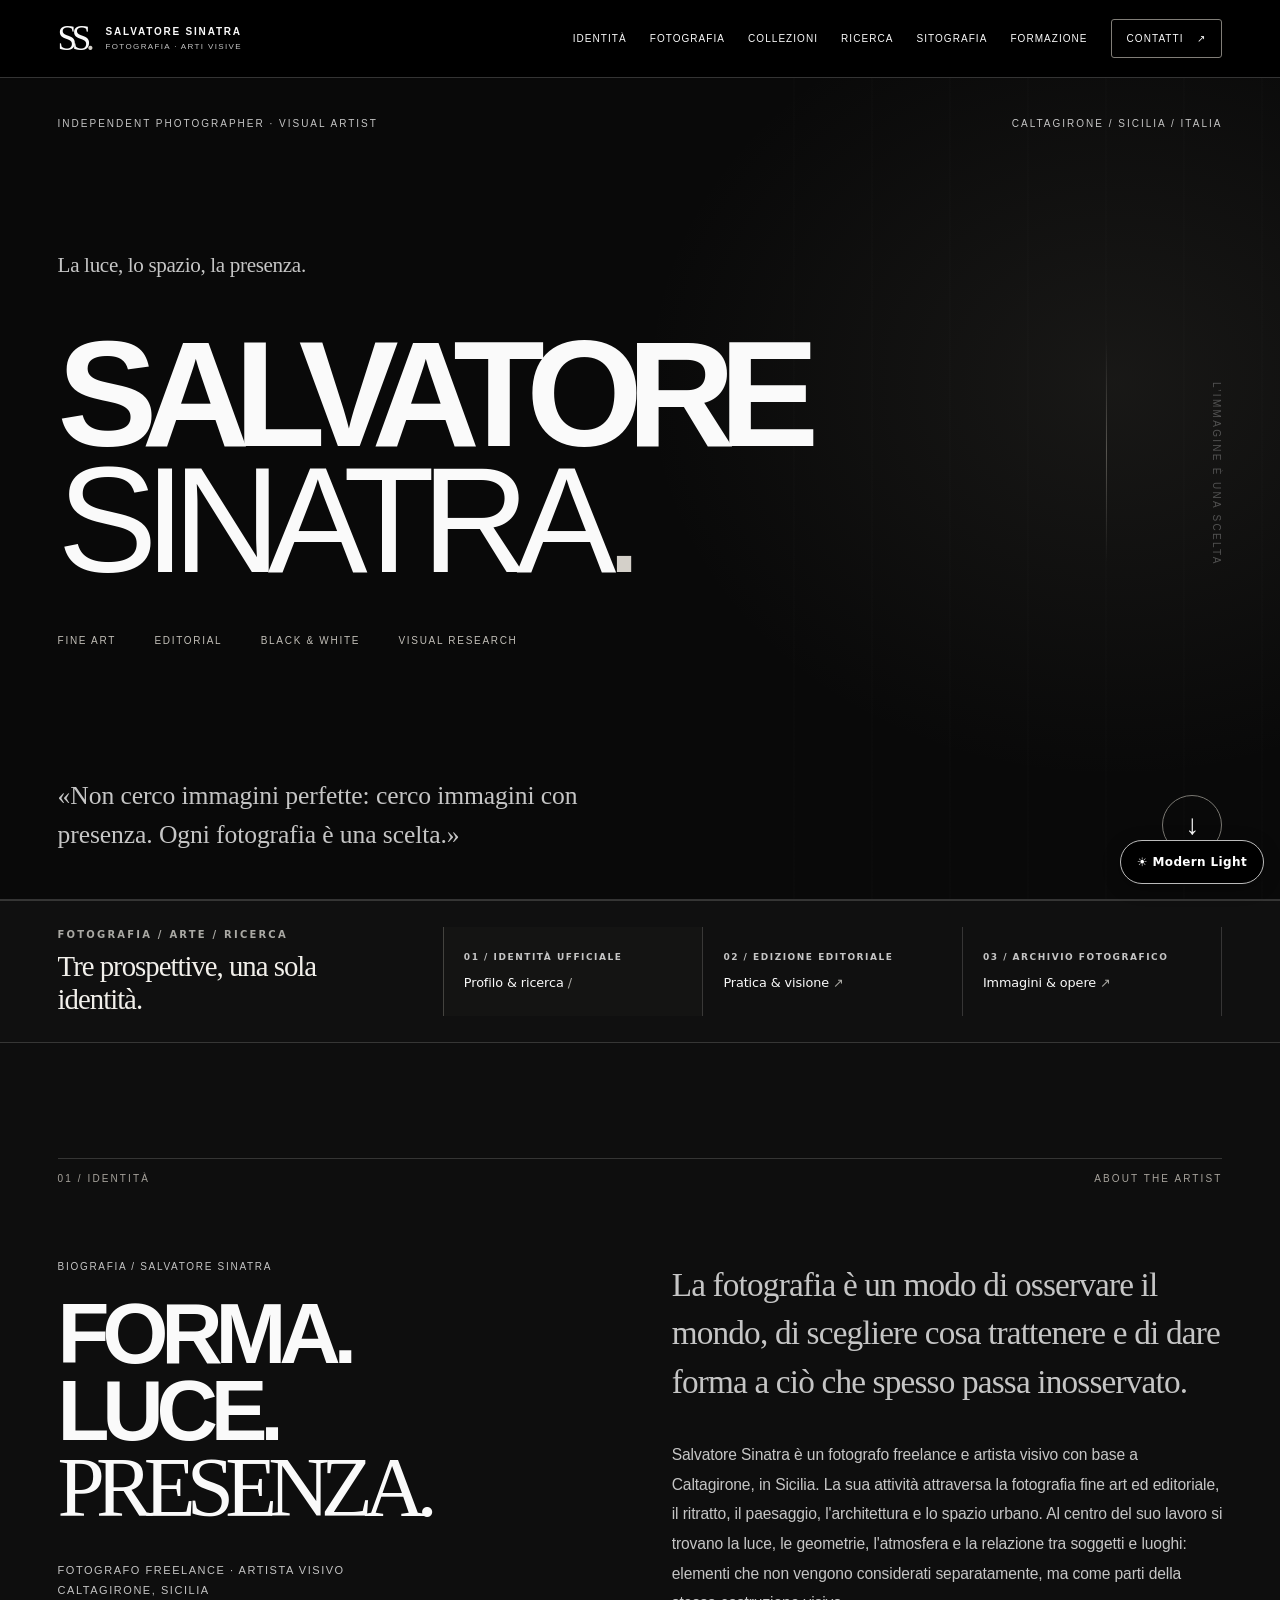
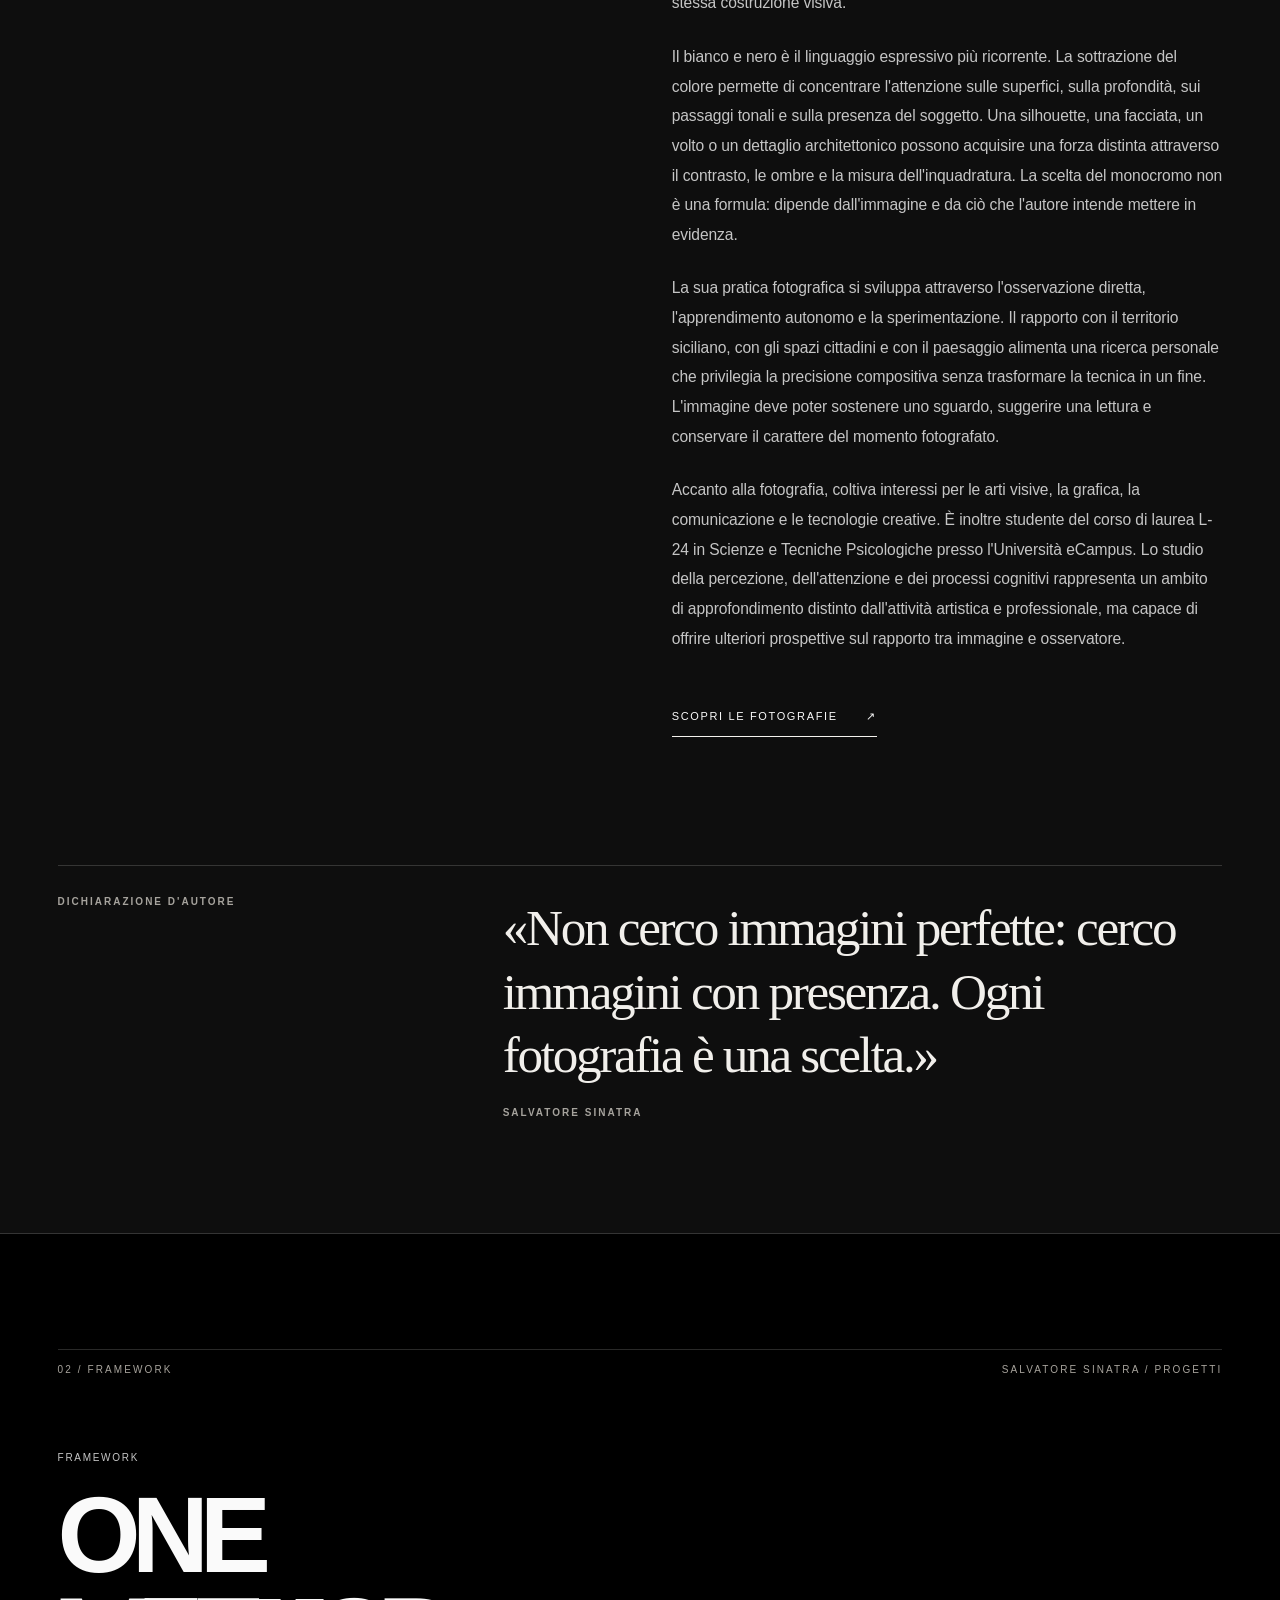
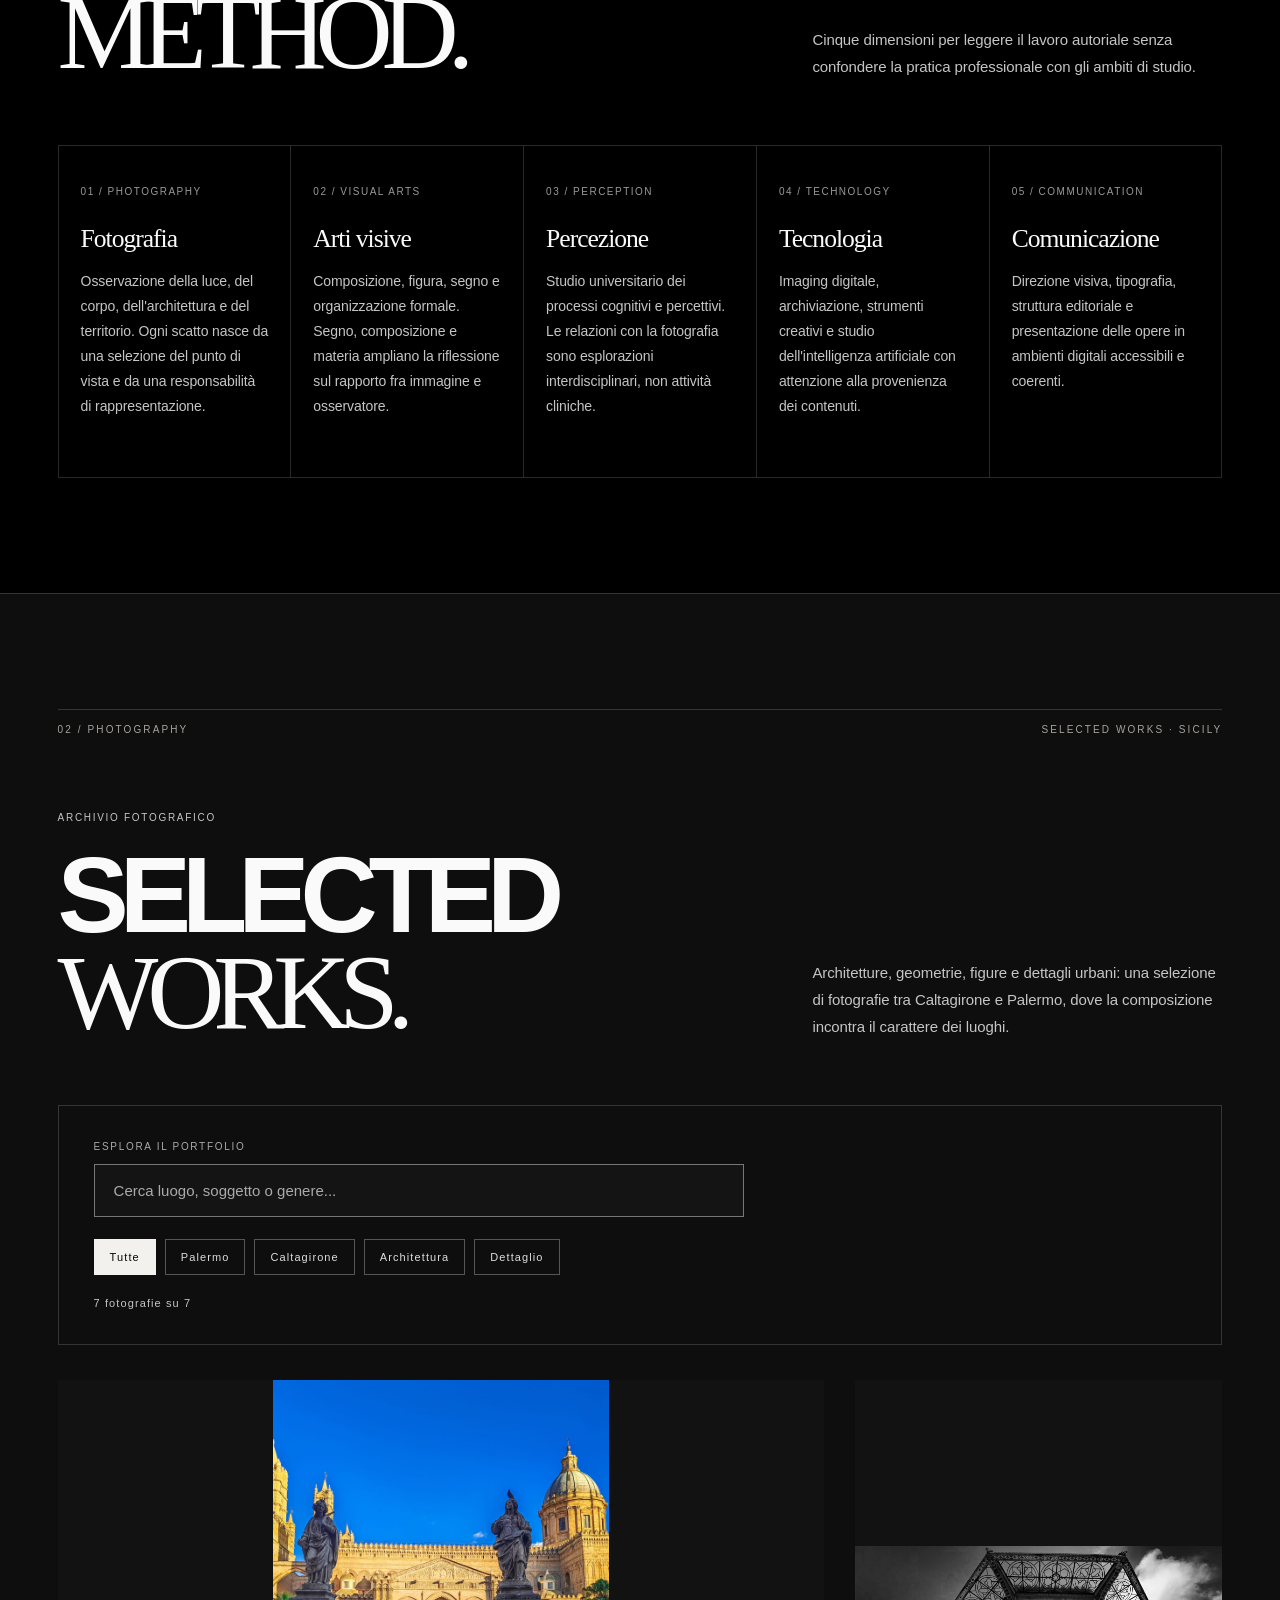
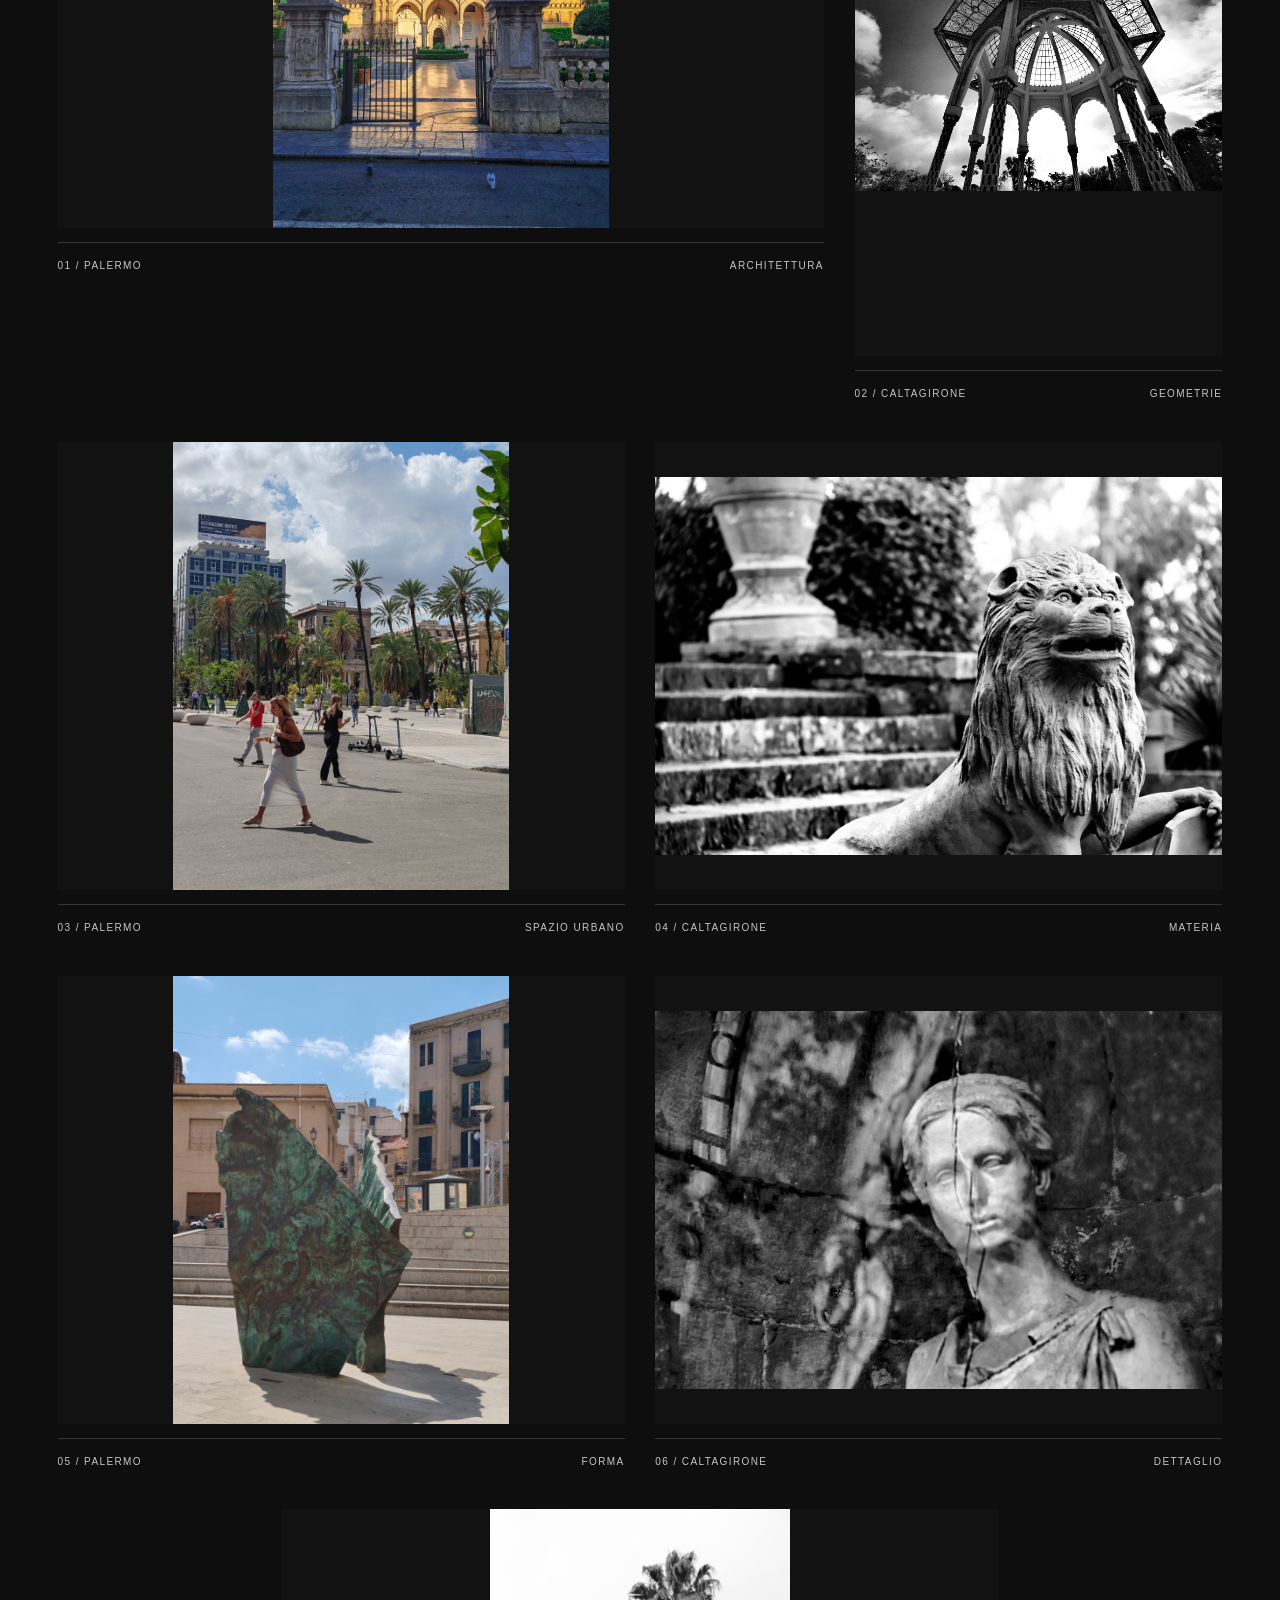
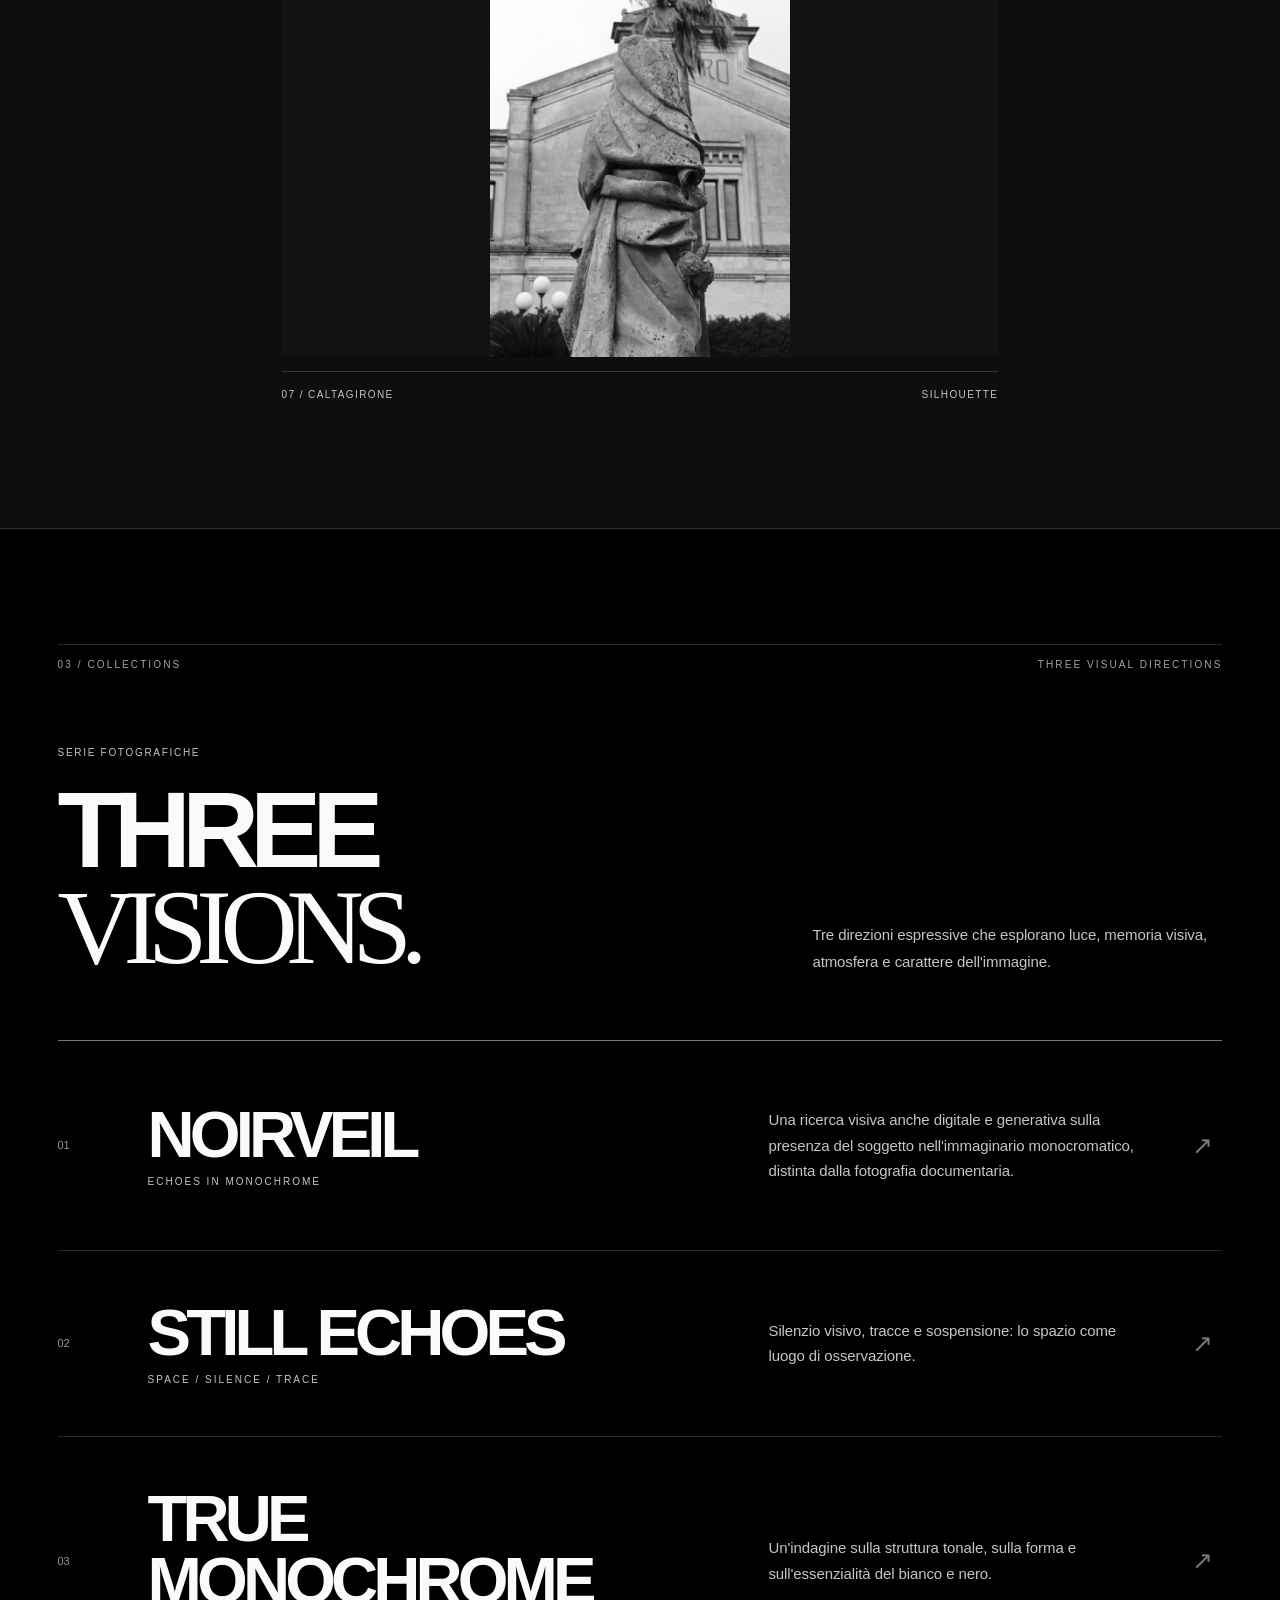
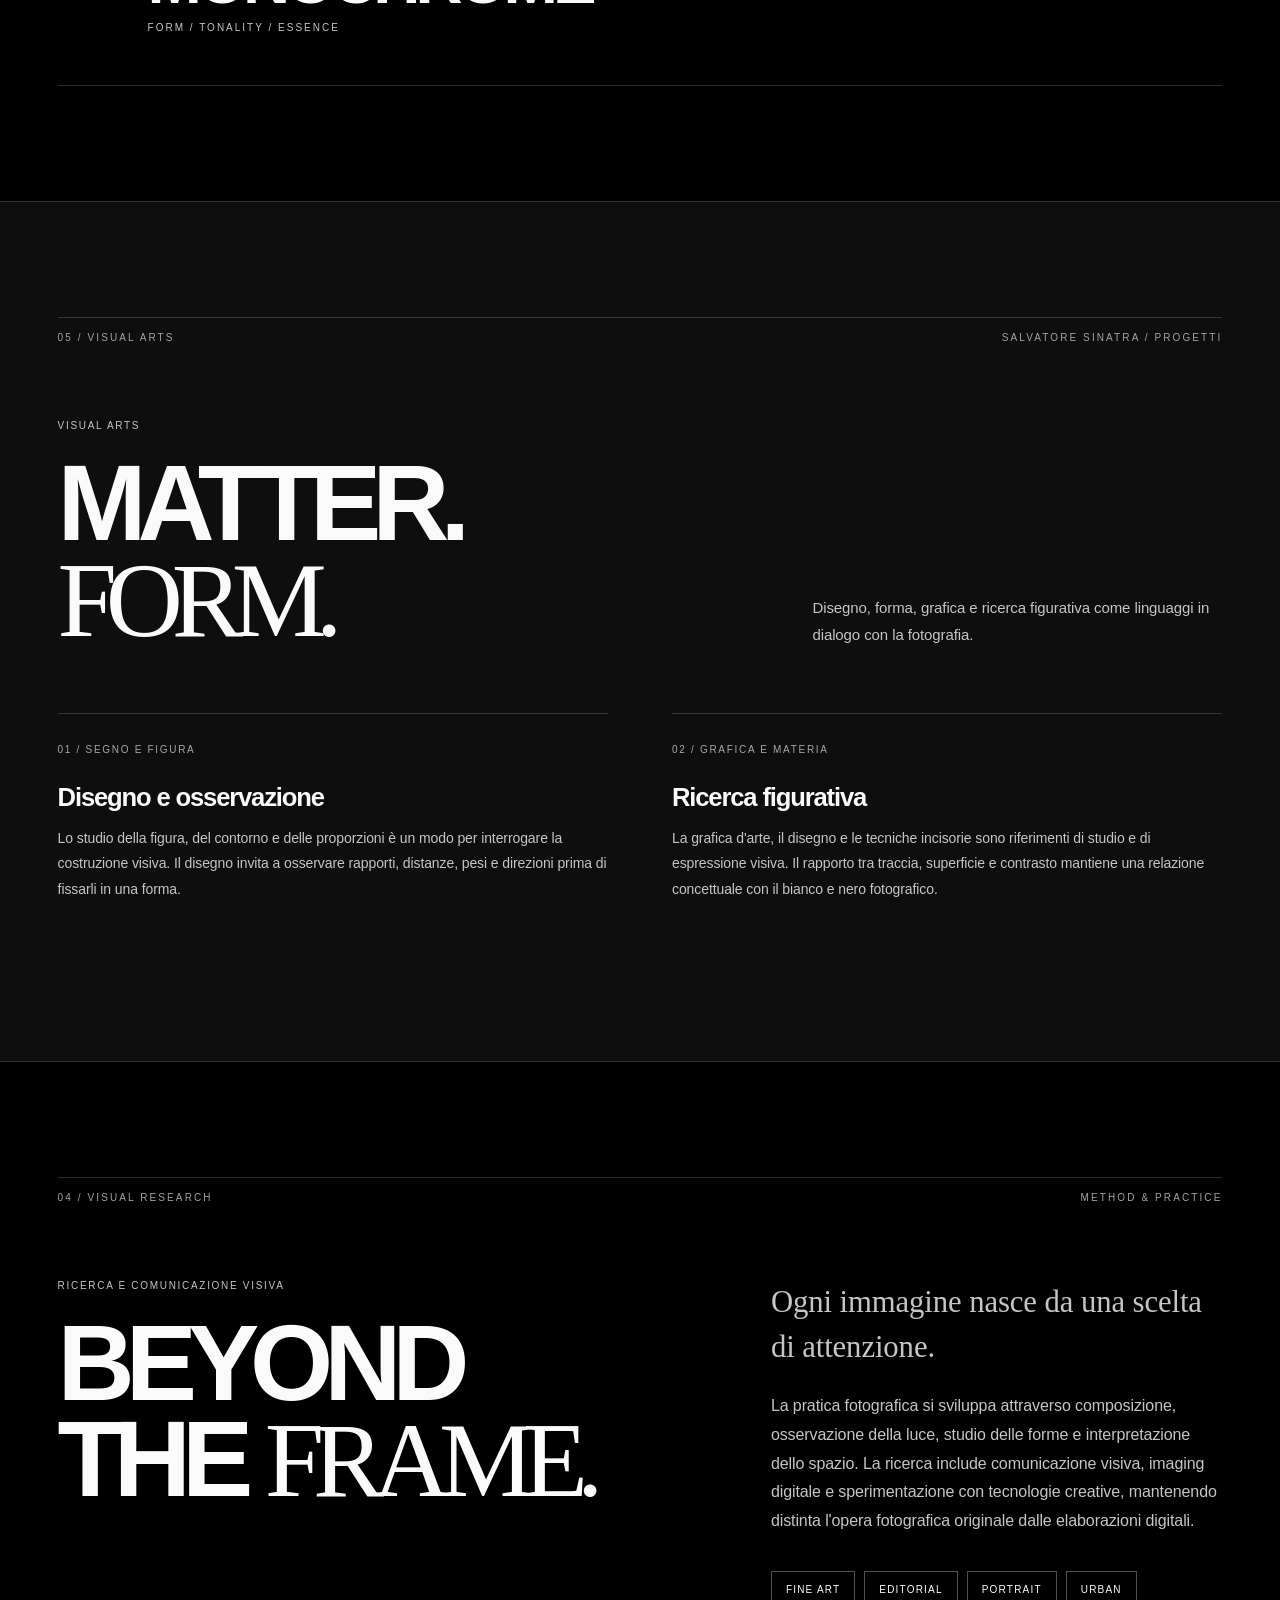
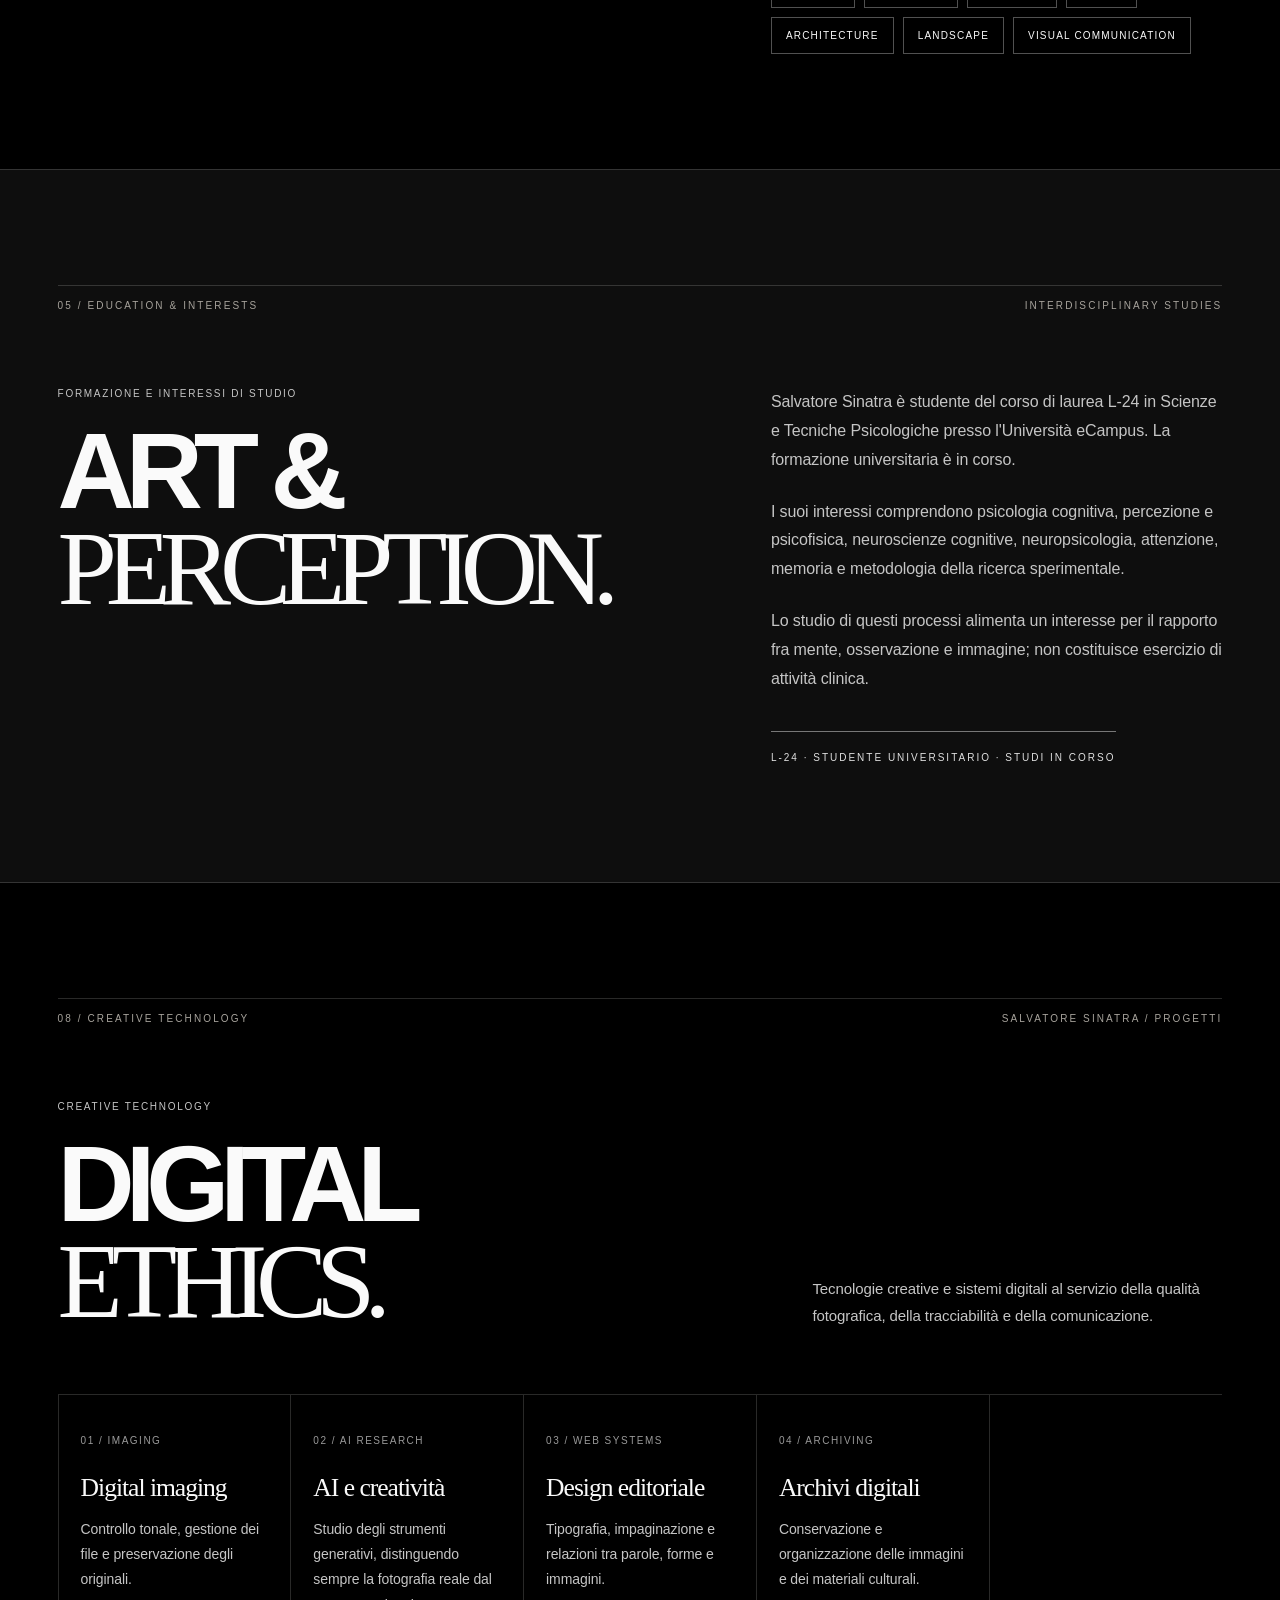
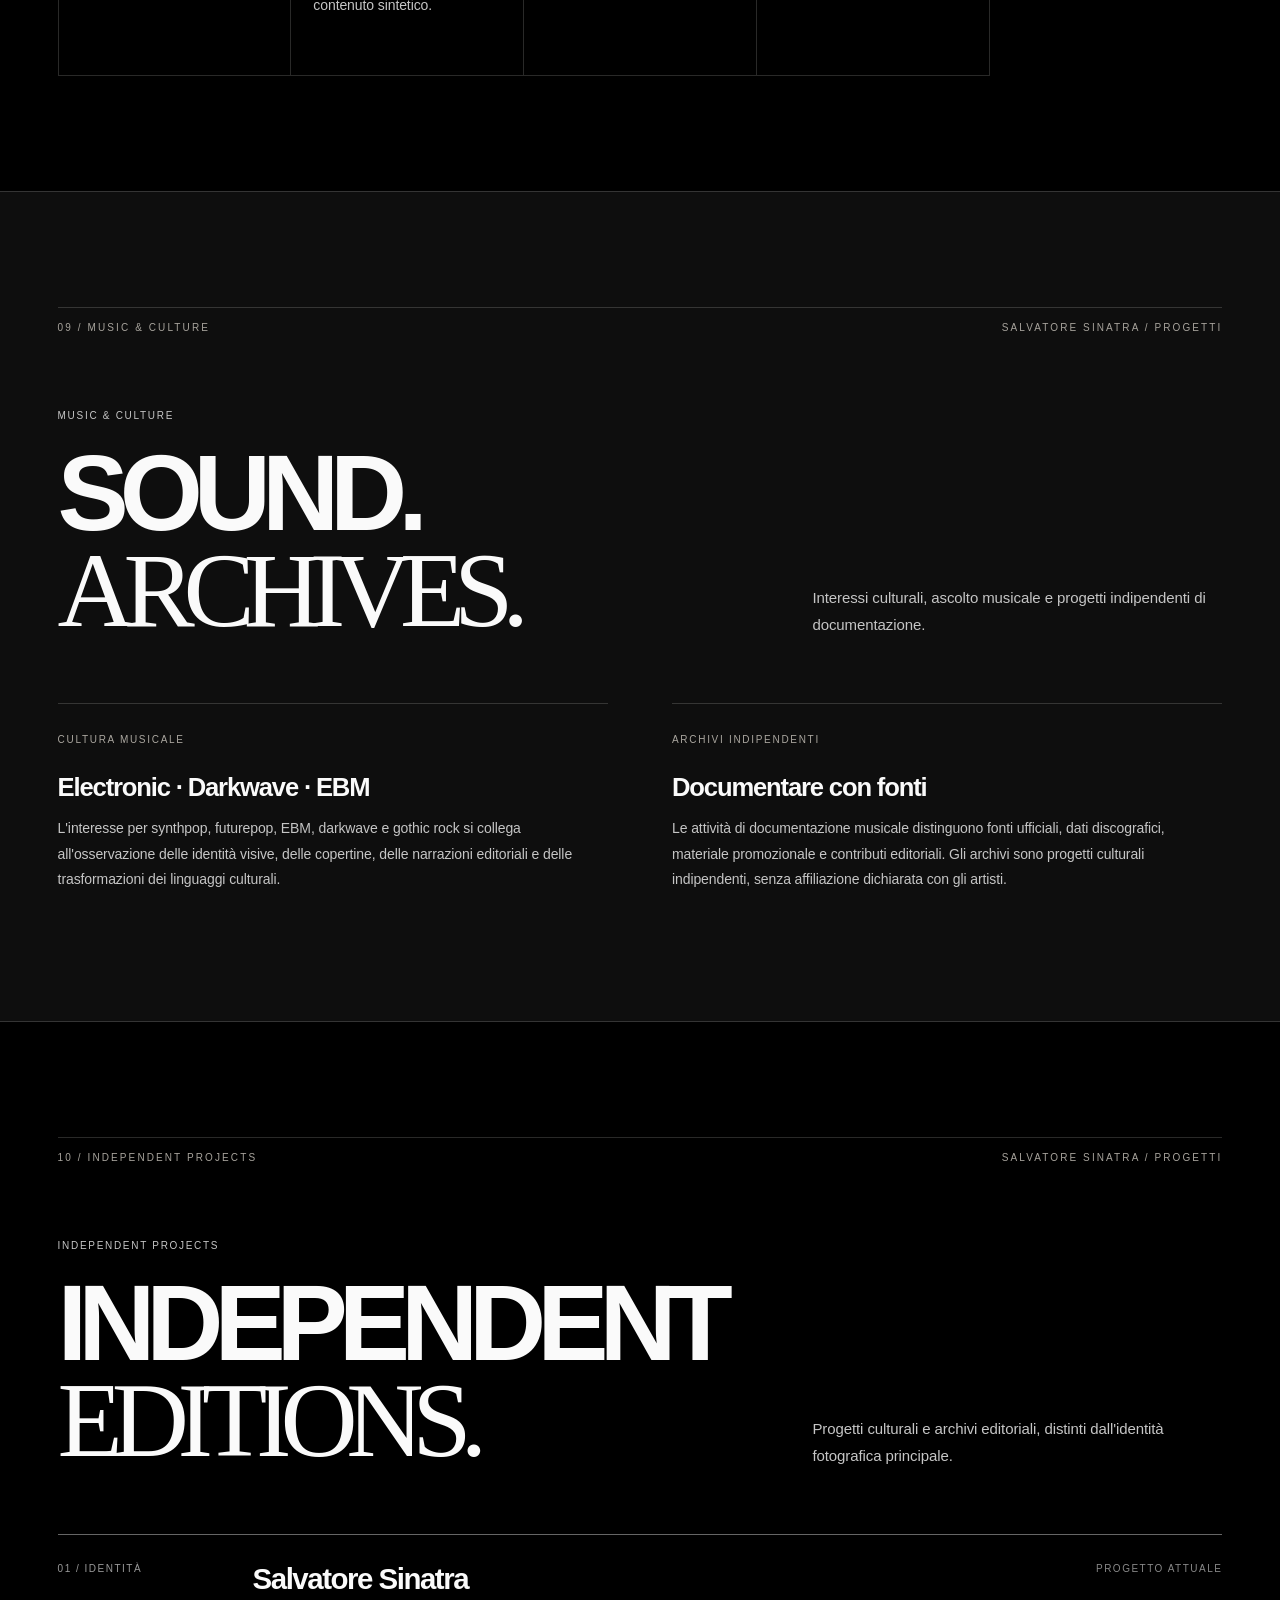
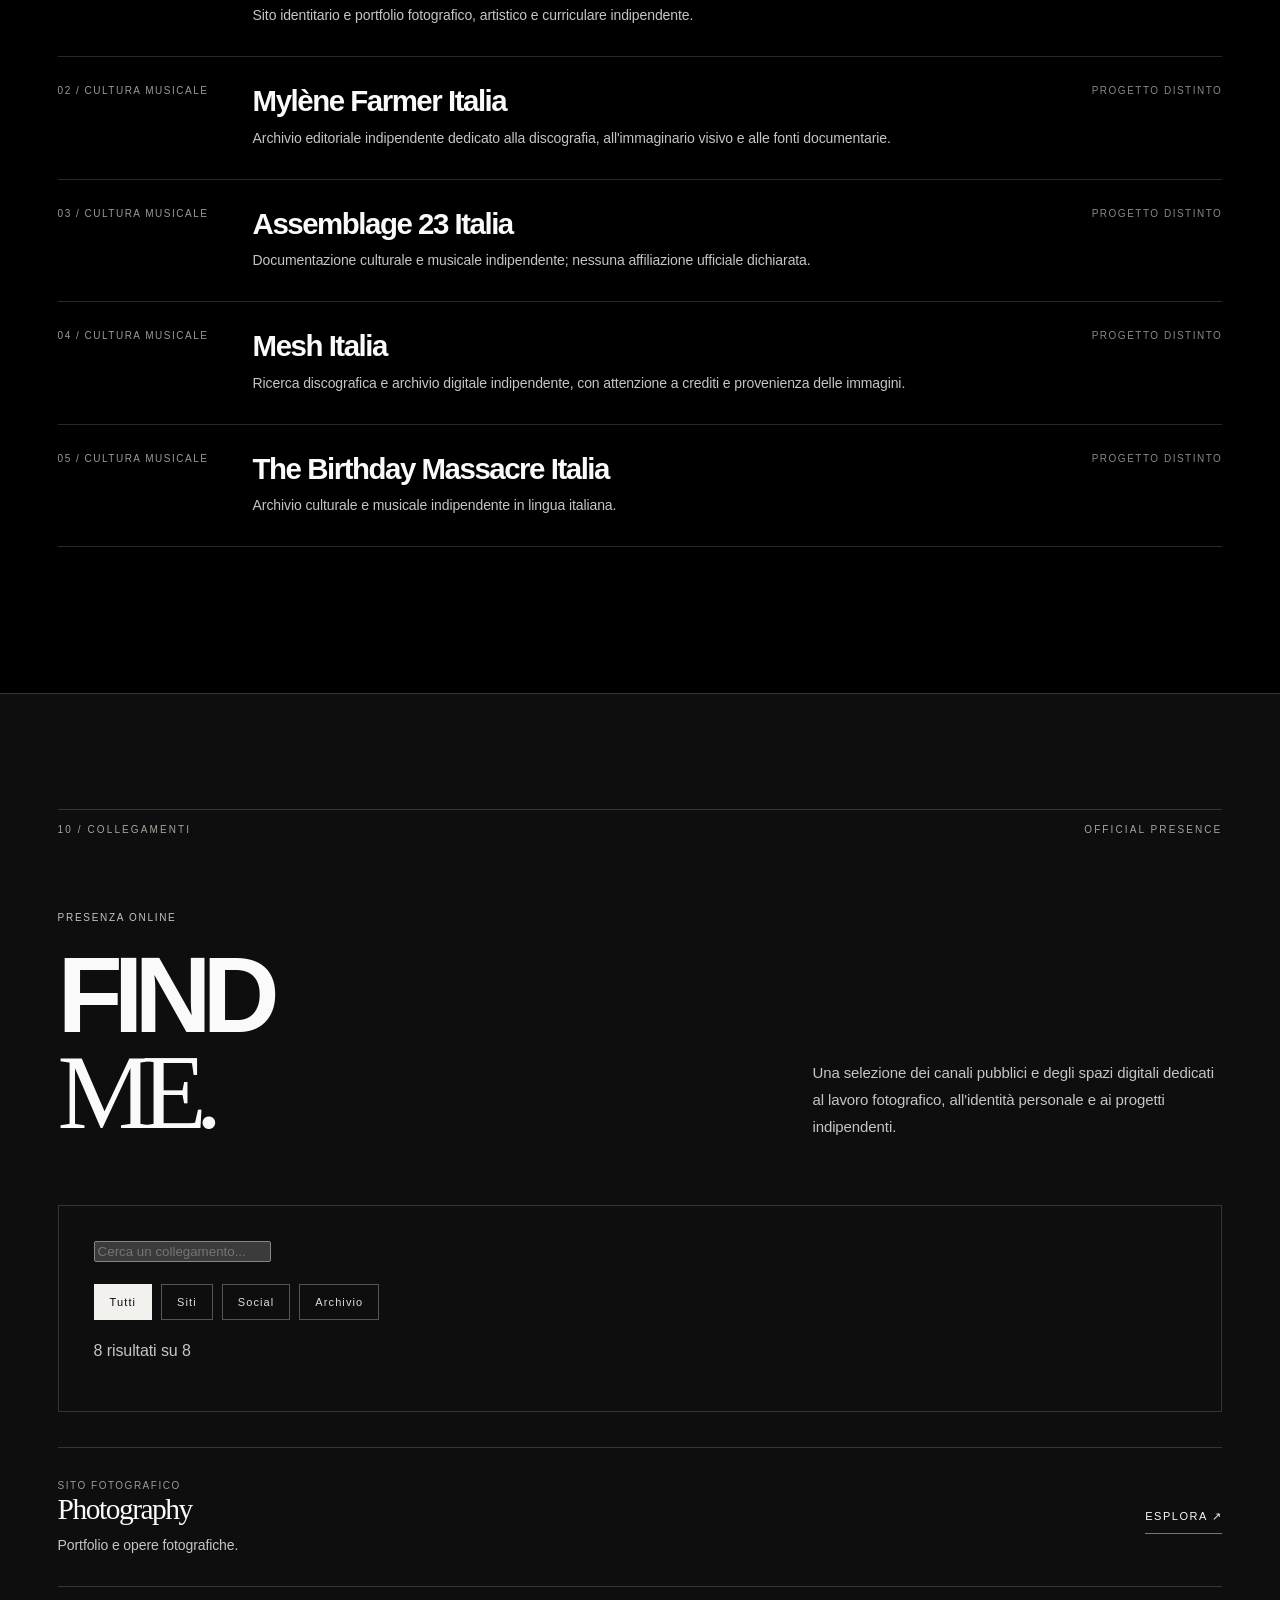
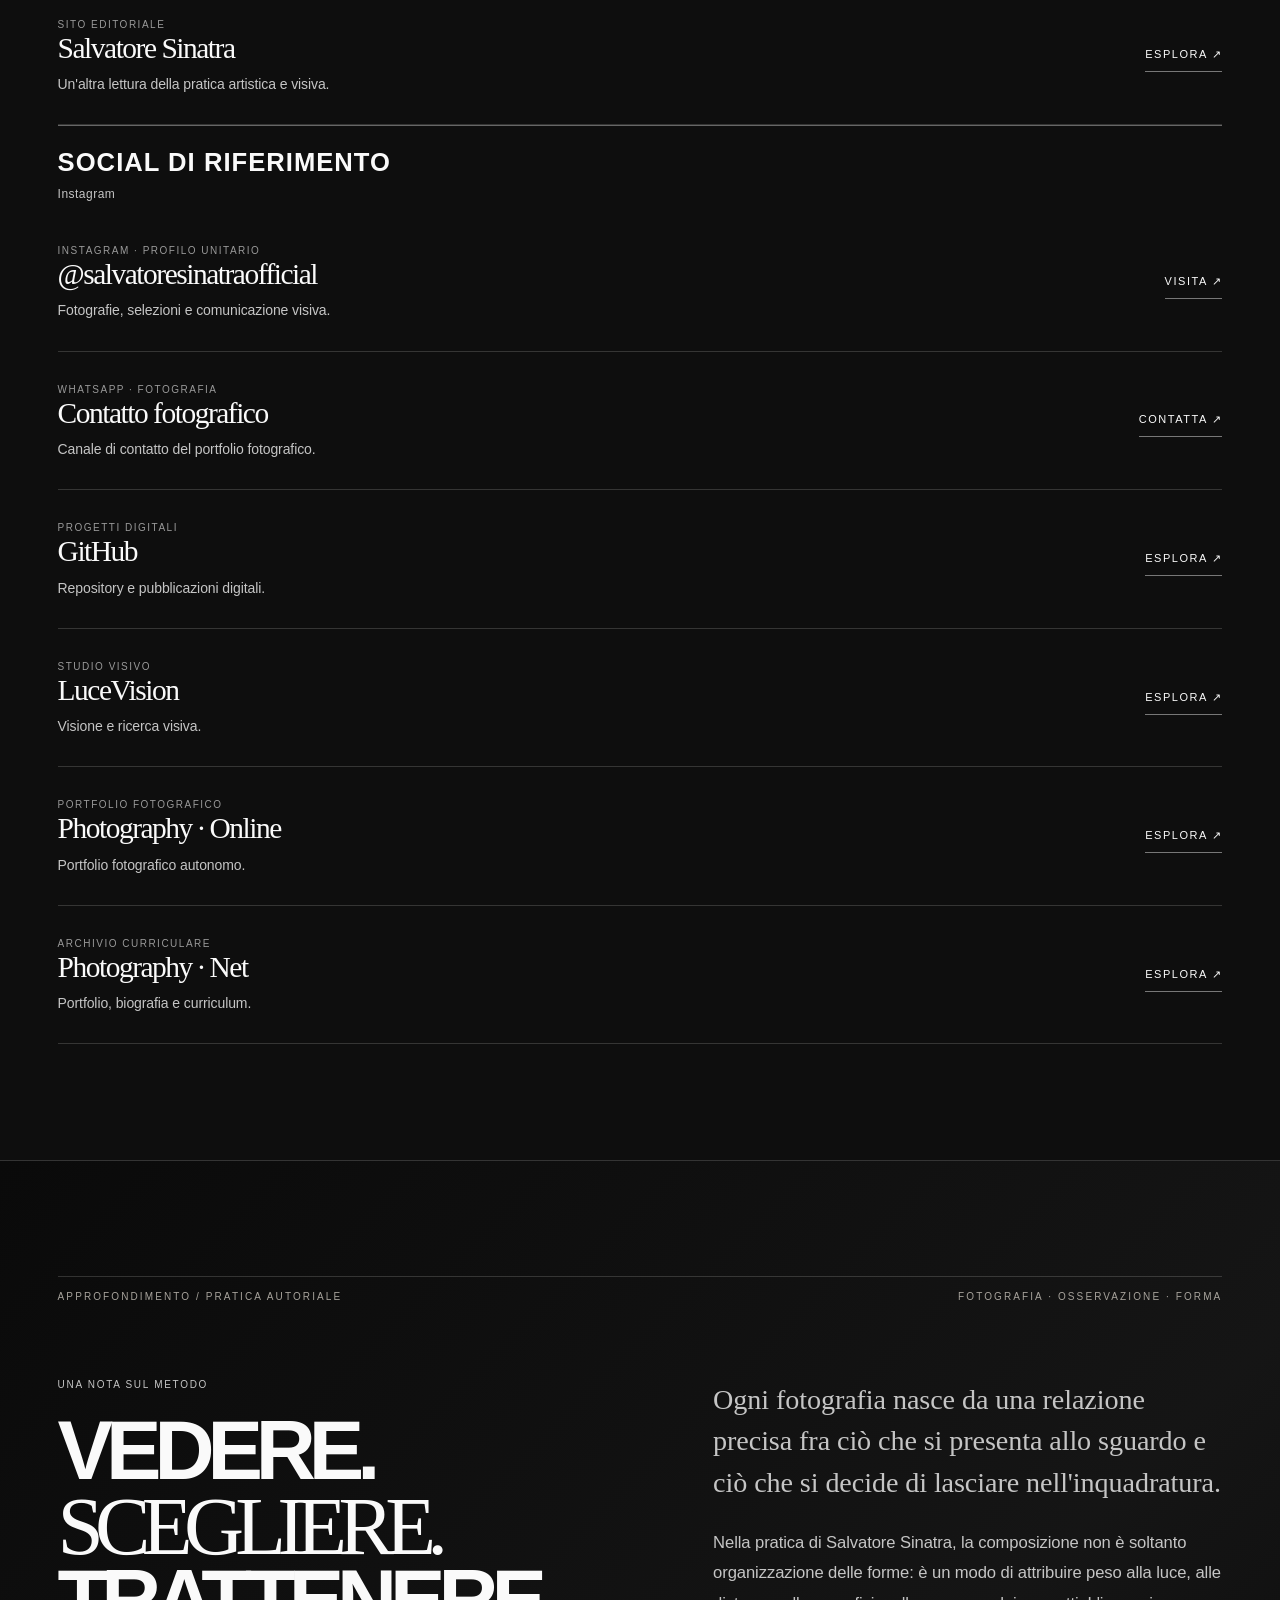
==== commit 2f7cd2b2: "Remove Facebook references from public identity pages" ====
--- a/index.html
+++ b/index.html
@@ -19,8 +19,8 @@
   <link rel="icon" href="favicon.svg" type="image/svg+xml">
   <link rel="stylesheet" href="assets/site.css">
   <title>Salvatore Sinatra | Fotografia fine art, arti visive e ricerca</title>
-  <script type="application/ld+json">{"@context":"https://schema.org","@graph":[{"@context":"https://schema.org","@type":"Person","name":"Salvatore Sinatra","url":"https://salvatoresinatra.it/","jobTitle":["Fotografo freelance","Artista visivo"],"description":"Fotografia fine art, editoriale e ricerca visiva in bianco e nero.","homeLocation":{"@type":"Place","name":"Caltagirone, Sicilia, Italia"},"sameAs":["https://www.facebook.com/salvatore.sinatra.00.01","https://www.instagram.com/salvatoresinatraofficial/"],"@id":"https://salvatoresinatra.it/#person"},{"@type":"WebSite","@id":"https://salvatoresinatra.it/#website","url":"https://salvatoresinatra.it/","name":"Salvatore Sinatra","inLanguage":"it-IT","about":{"@id":"https://salvatoresinatra.it/#person"}}]}</script>
-<link rel="stylesheet" href="assets/ss-visual-theme.css"><link rel="stylesheet" href="assets/ss-editorial-v11.css"><link rel="stylesheet" href="assets/ss-editorial-v12.css"><link rel="stylesheet" href="assets/ss-enhancement-v13.css"></head>
+  <script type="application/ld+json">{"@context":"https://schema.org","@graph":[{"@context":"https://schema.org","@type":"Person","name":"Salvatore Sinatra","url":"https://salvatoresinatra.it/","jobTitle":["Fotografo freelance","Artista visivo"],"description":"Fotografia fine art, editoriale e ricerca visiva in bianco e nero.","homeLocation":{"@type":"Place","name":"Caltagirone, Sicilia, Italia"},"sameAs":["https://www.instagram.com/salvatoresinatraofficial/"],"@id":"https://salvatoresinatra.it/#person"},{"@type":"WebSite","@id":"https://salvatoresinatra.it/#website","url":"https://salvatoresinatra.it/","name":"Salvatore Sinatra","inLanguage":"it-IT","about":{"@id":"https://salvatoresinatra.it/#person"}}]}</script>
+<link rel="stylesheet" href="assets/ss-visual-theme.css"><link rel="stylesheet" href="assets/ss-editorial-v11.css"><link rel="stylesheet" href="assets/ss-editorial-v12.css"><link rel="stylesheet" href="assets/ss-enhancement-v13.css"><link rel="stylesheet" href="assets/ss-contact-footer.css"></head>
 <body id="top">
   <a class="skip-link" href="#main">Vai al contenuto</a>
   <header class="site-header" id="header">
@@ -104,9 +104,9 @@
   <div class="atlas-directory">
     <article data-category="professional" data-search="salvatore sinatra photography portfolio fotografia sito ufficiale"><div><span>SITO FOTOGRAFICO</span><h3>Photography</h3><p>Portfolio e opere fotografiche.</p></div><a href="https://www.salvatoresinatraphotography.it/" target="_blank" rel="noopener noreferrer">ESPLORA ↗</a></article>
     <article data-category="professional" data-search="salvatore sinatra sito editoriale arti visive"><div><span>SITO EDITORIALE</span><h3>Salvatore Sinatra</h3><p>Un'altra lettura della pratica artistica e visiva.</p></div><a href="https://www.salvatore-sinatra.it/" target="_blank" rel="noopener noreferrer">ESPLORA ↗</a></article>
-    <div class="ss13-social-title" role="heading" aria-level="3">SOCIAL DI RIFERIMENTO <small>Facebook · Instagram unitario</small></div>
+    <div class="ss13-social-title" role="heading" aria-level="3">SOCIAL DI RIFERIMENTO <small>Instagram</small></div>
     <article data-category="social" data-search="instagram salvatoresinatraofficial fotografia social ufficiale"><div><span>INSTAGRAM · PROFILO UNITARIO</span><h3>@salvatoresinatraofficial</h3><p>Fotografie, selezioni e comunicazione visiva.</p></div><a href="https://www.instagram.com/salvatoresinatraofficial/" target="_blank" rel="noopener noreferrer">VISITA ↗</a></article>
-    <article data-category="social" data-search="facebook salvatore sinatra profilo personale ufficiale"><div><span>FACEBOOK · PROFILO PRINCIPALE</span><h3>Salvatore Sinatra</h3><p>@salvatore.sinatra.00.01.</p></div><a href="https://www.facebook.com/salvatore.sinatra.00.01" target="_blank" rel="noopener noreferrer">VISITA ↗</a></article>
+    
     
     <article data-category="social" data-search="whatsapp fotografia contatto curriculum portfolio salvatore sinatra"><div><span>WHATSAPP · FOTOGRAFIA</span><h3>Contatto fotografico</h3><p>Canale di contatto del portfolio fotografico.</p></div><a href="https://wa.me/salvatoresinatraphotography_it" target="_blank" rel="noopener noreferrer">CONTATTA ↗</a></article>
     <article data-category="archive" data-search="github salvatore sinatra repository progetti web codice"><div><span>PROGETTI DIGITALI</span><h3>GitHub</h3><p>Repository e pubblicazioni digitali.</p></div><a href="https://github.com/salvatoresinatra0001-ux" target="_blank" rel="noopener noreferrer">ESPLORA ↗</a></article>
@@ -120,15 +120,28 @@
   <p class="section-overline">FOTOGRAFIA · ARTI VISIVE · COMUNICAZIONE</p>
   <h2 id="contact-title">PARLIAMO<br><i>DI IMMAGINI.</i></h2>
   <p>Per proposte fotografiche, collaborazioni editoriali o progetti di comunicazione visiva, puoi contattarmi attraverso i canali professionali pubblici.</p>
-  <div class="contact-actions">
-    <a href="https://www.instagram.com/salvatoresinatraofficial/" target="_blank" rel="noopener noreferrer">INSTAGRAM <span aria-hidden="true">↗</span></a>
-    <a href="https://www.salvatoresinatraphotography.it/" target="_blank" rel="noopener noreferrer">PORTFOLIO FOTOGRAFICO <span aria-hidden="true">↗</span></a>
-    <a href="https://www.facebook.com/salvatore.sinatra.00.01" target="_blank" rel="noopener noreferrer">FACEBOOK PERSONALE <span aria-hidden="true">↗</span></a>
-  </div>
+  <div class="contact-actions"><a href="#contatti-unificati">RECAPITI E COLLABORAZIONI <span aria-hidden="true">↗</span></a></div>
 </section>
   <dialog class="atlas-lightbox" id="photo-dialog" aria-label="Visualizzazione fotografica"><button type="button" class="lightbox-close" aria-label="Chiudi fotografia">CHIUDI ×</button><div class="lightbox-content"><img id="lightbox-image" alt=""><p id="lightbox-caption"></p></div><div class="lightbox-nav"><button type="button" id="lightbox-prev" aria-label="Fotografia precedente">← PRECEDENTE</button><span id="lightbox-index" aria-live="polite"></span><button type="button" id="lightbox-next" aria-label="Fotografia successiva">SUCCESSIVA →</button></div></dialog>
   </main>
-  <footer class="footer"><a href="#top" class="footer-brand">SALVATORE SINATRA<span>.</span></a><div><span>CALTAGIRONE · SICILIA</span><span>© <span id="year">2026</span> SALVATORE SINATRA</span></div><div><a href="privacy.html">PRIVACY</a><a href="#top">TORNA SU ↑</a></div></footer>
+  <footer class="footer">
+
+  <section id="contatti-unificati" class="ss-contact-footer" aria-labelledby="ss-contact-footer-title">
+    <div class="ss-contact-footer__head">
+      <div><span class="ss-contact-footer__kicker">SALVATORE SINATRA / CONTATTI</span><h2 id="ss-contact-footer-title">Contatti e collaborazioni.</h2></div>
+      <p>Fotografia, arti visive, progetti editoriali e comunicazione visiva.</p>
+    </div>
+    <div class="ss-contact-footer__grid">
+      <a class="ss-contact-footer__item" href="mailto:salvatore.sinatra.0001@gmail.com"><span class="ss-contact-footer__label">Email generale</span><span class="ss-contact-footer__value">salvatore.sinatra.0001@gmail.com</span></a>
+      <a class="ss-contact-footer__item" href="mailto:salvatore.sinatra.photography@atomicmail.io"><span class="ss-contact-footer__label">Email fotografia</span><span class="ss-contact-footer__value">salvatore.sinatra.photography@atomicmail.io</span></a>
+      <a class="ss-contact-footer__item" href="https://wa.me/393477776454" target="_blank" rel="noopener noreferrer"><span class="ss-contact-footer__label">WhatsApp · fotografia</span><span class="ss-contact-footer__value">+39 347 777 6454</span></a>
+    </div>
+    <nav class="ss-contact-footer__social" aria-label="Profili social ufficiali">
+      <span class="ss-contact-footer__social-label">Social</span>
+      <a href="https://www.instagram.com/salvatoresinatraofficial/" target="_blank" rel="noopener noreferrer">Instagram</a>
+    </nav>
+  </section>
+<a href="#top" class="footer-brand">SALVATORE SINATRA<span>.</span></a><div><span>CALTAGIRONE · SICILIA</span><span>© <span id="year">2026</span> SALVATORE SINATRA</span></div><div><a href="privacy.html">PRIVACY</a><a href="#top">TORNA SU ↑</a></div></footer>
   <script src="assets/site.js" defer></script>
-<script src="assets/ss-visual-theme.js" defer></script><script src="assets/ss-editorial-v11.js" defer></script><script src="assets/ss-editorial-v12.js" defer></script><script src="assets/ss-enhancement-v13.js" defer></script><aside aria-label="Contatto WhatsApp fotografico" style="text-align:center;padding:1rem"><a href="https://wa.me/393477776454" target="_blank" rel="noopener noreferrer">WhatsApp fotografia · +39 347 777 6454</a></aside><!-- SS-UNIFIED-CONTACTS-START --><style id="ss-contact-system-style">.ss-contact-system{color:#f4f4f4;background:#080808;border:1px solid #353535;border-radius:18px;padding:clamp(22px,4vw,48px);max-width:1160px;margin:42px auto;font-family:system-ui,-apple-system,Segoe UI,sans-serif;line-height:1.55}.ss-contact-system *{box-sizing:border-box}.ss-contact-system .ss-contact-kicker{font-size:11px;letter-spacing:.2em;text-transform:uppercase;color:#aaa}.ss-contact-system h2{font-size:clamp(25px,3vw,38px);line-height:1.2;margin:12px 0 8px;color:#fff}.ss-contact-system .ss-contact-lead{color:#bbb;max-width:780px}.ss-contact-system .ss-contact-group{margin-top:34px;padding-top:22px;border-top:1px solid #333}.ss-contact-system h3{font-size:17px;color:#fff;margin:0 0 18px}.ss-contact-system .ss-contact-grid{display:grid;grid-template-columns:repeat(auto-fit,minmax(min(100%,280px),1fr));gap:12px}.ss-contact-system .ss-contact-item{border:1px solid #303030;background:#111;border-radius:10px;padding:17px;min-width:0;overflow-wrap:anywhere}.ss-contact-system .ss-contact-label{display:block;font-size:11px;letter-spacing:.08em;text-transform:uppercase;color:#aaa;margin-bottom:9px}.ss-contact-system .ss-contact-item a{color:#fff!important;text-decoration:underline;text-underline-offset:4px;font-size:15px;font-weight:600}.ss-contact-system .ss-contact-item small{display:block;color:#aaa;font-size:12px;margin-top:7px}.ss-contact-system a:focus-visible{outline:2px solid #fff;outline-offset:4px}.ss-contact-system .ss-contact-note{font-size:12px;color:#aaa;margin-top:20px}</style><section class="ss-contact-system" id="contatti-unificati" aria-labelledby="ss-contact-heading"><span class="ss-contact-kicker">Salvatore Sinatra · Identità e recapiti</span><h2 id="ss-contact-heading">Contatti ufficiali</h2><p class="ss-contact-lead">Riferimenti personali, professionali e progettuali organizzati per destinazione d’uso. Seleziona un numero per chiamare, un indirizzo email per scrivere o un profilo per aprirlo.</p><section class="ss-contact-group"><h3>01 / Fotografia e attività professionale</h3><div class="ss-contact-grid"><div class="ss-contact-item"><span class="ss-contact-label">Business · principale</span><a href="tel:+393292161313" rel="noopener noreferrer">+39 329 216 1313</a><small>Fotografia, portfolio e collaborazioni</small></div><div class="ss-contact-item"><span class="ss-contact-label">Business · fotografia e WhatsApp</span><a href="tel:+393477776454" rel="noopener noreferrer">+39 347 777 6454</a><small>Richieste fotografiche e comunicazioni WhatsApp</small></div><div class="ss-contact-item"><span class="ss-contact-label">Business · supplementare</span><a href="tel:+393205326033" rel="noopener noreferrer">+39 320 532 6033</a><small>Comunicazioni e collaborazioni professionali</small></div><div class="ss-contact-item"><span class="ss-contact-label">WhatsApp · fotografia</span><a href="https://wa.me/393477776454" rel="noopener noreferrer">+39 347 777 6454</a><small>Collegamento diretto per richieste fotografiche</small></div></div></section><section class="ss-contact-group"><h3>02 / Contatti personali</h3><div class="ss-contact-grid"><div class="ss-contact-item"><span class="ss-contact-label">Personale · principale</span><a href="tel:+393518613017" rel="noopener noreferrer">+39 351 861 3017</a><small>Recapito personale di riferimento</small></div><div class="ss-contact-item"><span class="ss-contact-label">Personale · alternativo I</span><a href="tel:+393757339969" rel="noopener noreferrer">+39 375 733 9969</a><small>Contatto privato alternativo</small></div><div class="ss-contact-item"><span class="ss-contact-label">Personale · alternativo II</span><a href="tel:+393757325767" rel="noopener noreferrer">+39 375 732 5767</a><small>Secondo contatto privato alternativo</small></div></div></section><section class="ss-contact-group"><h3>03 / Luce Vision</h3><div class="ss-contact-grid"><div class="ss-contact-item"><span class="ss-contact-label">Luce Vision · dedicato</span><a href="tel:+393206521049" rel="noopener noreferrer">+39 320 652 1049</a><small>Comunicazioni relative al progetto Luce Vision</small></div><div class="ss-contact-item"><span class="ss-contact-label">Luce Vision · progetto</span><a href="mailto:salvatore.sinatra@lucevision.it" rel="noopener noreferrer">salvatore.sinatra@lucevision.it</a></div></div></section><section class="ss-contact-group"><h3>04 / Posta elettronica · generale e personale</h3><div class="ss-contact-grid"><div class="ss-contact-item"><span class="ss-contact-label">Google Mail · principale</span><a href="mailto:salvatore.sinatra.0001@gmail.com" rel="noopener noreferrer">salvatore.sinatra.0001@gmail.com</a></div><div class="ss-contact-item"><span class="ss-contact-label">Google Mail · secondaria</span><a href="mailto:salvatore.sinatra.contact@gmail.com" rel="noopener noreferrer">salvatore.sinatra.contact@gmail.com</a></div><div class="ss-contact-item"><span class="ss-contact-label">Outlook · principale</span><a href="mailto:salvatore.sinatra903@outlook.com" rel="noopener noreferrer">salvatore.sinatra903@outlook.com</a></div><div class="ss-contact-item"><span class="ss-contact-label">Outlook · alias</span><a href="mailto:salvatoresinatra1@outlook.com" rel="noopener noreferrer">salvatoresinatra1@outlook.com</a></div><div class="ss-contact-item"><span class="ss-contact-label">Atomic Mail · generale</span><a href="mailto:salvatore.sinatra@atomicmail.io" rel="noopener noreferrer">salvatore.sinatra@atomicmail.io</a></div></div></section><section class="ss-contact-group"><h3>05 / Posta elettronica · fotografia e business</h3><div class="ss-contact-grid"><div class="ss-contact-item"><span class="ss-contact-label">Fotografia · informazioni</span><a href="mailto:salvatore.sinatra.photography@atomicmail.io" rel="noopener noreferrer">salvatore.sinatra.photography@atomicmail.io</a></div><div class="ss-contact-item"><span class="ss-contact-label">Business · collaborazioni</span><a href="mailto:salvatore.sinatra.business@atomicmail.io" rel="noopener noreferrer">salvatore.sinatra.business@atomicmail.io</a></div></div></section><section class="ss-contact-group"><h3>06 / Profili social</h3><div class="ss-contact-grid"><div class="ss-contact-item"><span class="ss-contact-label">Facebook · profilo principale</span><a href="https://www.facebook.com/salvatore.sinatra.00.01" rel="noopener noreferrer">Salvatore.Sinatra.00.01</a></div><div class="ss-contact-item"><span class="ss-contact-label">Instagram · unico profilo</span><a href="https://www.instagram.com/salvatoresinatraofficial/" rel="noopener noreferrer">@salvatoresinatraofficial</a></div><div class="ss-contact-item"><span class="ss-contact-label">WhatsApp · fotografia</span><a href="https://wa.me/393477776454" rel="noopener noreferrer">+39 347 777 6454</a></div></div></section><p class="ss-contact-note">Gli indirizzi e i numeri sono pubblicati su indicazione del titolare. È pubblicato un unico profilo Facebook; l’alias Outlook non costituisce una casella separata.</p></section><!-- SS-UNIFIED-CONTACTS-END --></body>
+<script src="assets/ss-visual-theme.js" defer></script><script src="assets/ss-editorial-v11.js" defer></script><script src="assets/ss-editorial-v12.js" defer></script><script src="assets/ss-enhancement-v13.js" defer></script></body>
 </html>
--- a/assets/ss-enhancement-v13.css
+++ b/assets/ss-enhancement-v13.css
@@ -2,3 +2,34 @@
 .ss13-section{position:relative;background:linear-gradient(135deg,#0a0a0a,#151515 58%,#080808)}.ss13-layout{display:grid;grid-template-columns:minmax(0,1fr) minmax(0,.9fr);gap:clamp(36px,7vw,130px)}.ss13-heading{position:sticky;top:120px;align-self:start}.ss13-heading .display-title{font-size:clamp(3rem,6.5vw,8rem);overflow-wrap:anywhere}.ss13-prose p{font-size:clamp(15px,1.3vw,19px);line-height:1.85;color:#c5c5c3;margin:0 0 24px}.ss13-prose .ss13-lead{font-family:Georgia,serif;font-size:clamp(23px,2.2vw,33px);line-height:1.48;color:#f3f1ed}.ss13-details{margin-top:48px;border-top:1px solid #686868}.ss13-details details{border-bottom:1px solid #444}.ss13-details summary{cursor:pointer;list-style:none;padding:25px 4px;display:flex;justify-content:space-between;gap:18px;font-size:clamp(15px,1.4vw,20px);font-weight:600}.ss13-details summary::-webkit-details-marker{display:none}.ss13-details summary span{font-size:24px;font-weight:300;transition:transform .2s}.ss13-details details[open] summary span{transform:rotate(45deg)}.ss13-details details p{padding:0 25px 24px 4px;margin:0}.ss13-details summary:focus-visible{outline:2px solid #fff;outline-offset:3px}.ss13-progress{position:fixed;top:0;left:0;height:2px;width:100%;transform:scaleX(0);transform-origin:left;background:#f0f0ee;z-index:500;pointer-events:none}@media(max-width:900px){.ss13-layout{grid-template-columns:1fr}.ss13-heading{position:static}.ss13-heading .display-title{font-size:clamp(3rem,11vw,6rem)}}@media(prefers-reduced-motion:reduce){.ss13-details summary span{transition:none}}
 
 .ss13-social-title{grid-column:1/-1;border-top:1px solid #666;padding:22px 0 12px;font-size:clamp(18px,2vw,27px);font-weight:700;letter-spacing:.04em}.ss13-social-title small{display:block;margin-top:10px;color:#aaa;font-size:12px;font-weight:400;letter-spacing:.04em}.ss13-social-pending{align-self:center;color:#a9a9a9;font-size:11px;letter-spacing:.1em}
+
+/* Responsive Extended V14 — additive, preserves editorial identity and photo framing. */
+:where(.intro-layout,.research-layout,.academic-layout,.atlas-two-col,.section-head,.ss11-network__links,.portfolio-grid) > *{min-width:0}
+:where(.intro-copy,.research-copy,.academic-copy,.atlas-longform,.ss11-network__link){overflow-wrap:break-word}
+:where(.ss11-network__link,#contatti-unificati a){overflow-wrap:anywhere}
+:where(img,video,iframe){max-width:100%}
+@media (min-width:1800px){
+  :root{--space:clamp(78px,4vw,130px)}
+  :where(.site-header,.hero,.section,.ss11-network){padding-inline:max(var(--space),calc((100vw - 2100px)/2))}
+  .section > *{max-width:1920px;margin-inline:auto}
+  .hero > :where(.hero-top,.hero-core,.hero-bottom){width:100%;max-width:1920px;margin-inline:auto}
+  .hero h1{font-size:clamp(9rem,8.7vw,13.75rem)}
+  .portfolio-grid{gap:clamp(24px,1.8vw,42px)}
+}
+@media (min-width:3000px){
+  .section > *,.hero > :where(.hero-top,.hero-core,.hero-bottom){max-width:2160px}
+}
+@media (max-width:600px){
+  :where(.section,.hero){padding-inline:clamp(18px,5vw,26px)}
+  .hero-baseline{column-gap:16px;row-gap:10px}
+  .section-head{flex-wrap:wrap}
+  .wordmark-name{white-space:normal}
+  #contatti-unificati{box-sizing:border-box;width:calc(100% - 28px)}
+}
+@media (max-width:390px){
+  .hero h1{font-size:clamp(2.45rem,10.9vw,3.65rem)}
+  .display-title{font-size:clamp(2.5rem,10.8vw,3.6rem)}
+}
+@media (prefers-reduced-motion:reduce){
+  :where(.ss11-network__link,.photo-item){scroll-behavior:auto}
+}
--- a/assets/ss-contact-footer.css
+++ b/assets/ss-contact-footer.css
@@ -0,0 +1,20 @@
+/* Salvatore Sinatra | Compact editorial contact footer.
+   Additive layer: original photography and existing content remain unchanged. */
+.ss-contact-footer{box-sizing:border-box;min-width:0;width:100%;grid-column:1/-1;padding:0 0 clamp(28px,3vw,50px);margin:0 0 clamp(22px,2.8vw,40px);border-bottom:1px solid rgba(145,145,145,.45);color:inherit;text-align:left}
+.ss-contact-footer *{box-sizing:border-box}
+.ss-contact-footer__head{display:flex;align-items:end;justify-content:space-between;flex-wrap:wrap;gap:16px 32px;margin-bottom:clamp(22px,3vw,38px)}
+.ss-contact-footer__kicker{display:block;margin-bottom:12px;font:600 11px/1.5 system-ui,sans-serif;letter-spacing:.18em;text-transform:uppercase;opacity:.75}
+.ss-contact-footer__head h2{font:400 clamp(27px,3.4vw,50px)/1.14 Georgia,"Times New Roman",serif;letter-spacing:-.04em;text-transform:none;margin:0;color:inherit;max-width:100%}
+.ss-contact-footer__head p{font:400 14px/1.6 system-ui,sans-serif;margin:0;max-width:440px;color:inherit;opacity:.75}
+.ss-contact-footer__grid{display:grid;grid-template-columns:repeat(3,minmax(0,1fr));gap:clamp(10px,1.25vw,22px)}
+.ss-contact-footer__item{display:flex;flex-direction:column;justify-content:center;align-items:flex-start;gap:9px;min-width:0;min-height:92px;padding:clamp(16px,1.8vw,26px);border:1px solid rgba(145,145,145,.45);background:transparent;color:inherit;text-decoration:none;transition:border-color .2s ease,background-color .2s ease}
+.ss-contact-footer__item:hover,.ss-contact-footer__item:focus-visible{border-color:currentColor;background:rgba(145,145,145,.07);text-decoration:none}
+.ss-contact-footer__label{font:600 10px/1.5 system-ui,sans-serif;letter-spacing:.16em;text-transform:uppercase;opacity:.72}
+.ss-contact-footer__value{font:500 clamp(12px,1.1vw,16px)/1.5 system-ui,sans-serif;overflow-wrap:anywhere;word-break:normal}
+.ss-contact-footer__social{display:flex;align-items:center;gap:12px 24px;flex-wrap:wrap;margin-top:clamp(18px,2vw,30px);font:500 12px/1.6 system-ui,sans-serif}
+.ss-contact-footer__social-label{letter-spacing:.12em;text-transform:uppercase;opacity:.65}
+.ss-contact-footer__social a{color:inherit;text-decoration:underline;text-underline-offset:5px;min-height:36px;display:inline-flex;align-items:center}
+.ss-contact-footer a:focus-visible{outline:2px solid currentColor;outline-offset:4px}
+@media(max-width:850px){.ss-contact-footer__grid{grid-template-columns:1fr}.ss-contact-footer__item{min-height:70px;padding:16px 18px}.ss-contact-footer__head{align-items:start;flex-direction:column}}
+@media(min-width:2400px){.ss-contact-footer__head,.ss-contact-footer__grid,.ss-contact-footer__social{max-width:2000px;margin-left:auto;margin-right:auto}}
+@media(prefers-reduced-motion:reduce){.ss-contact-footer__item{transition:none}}
